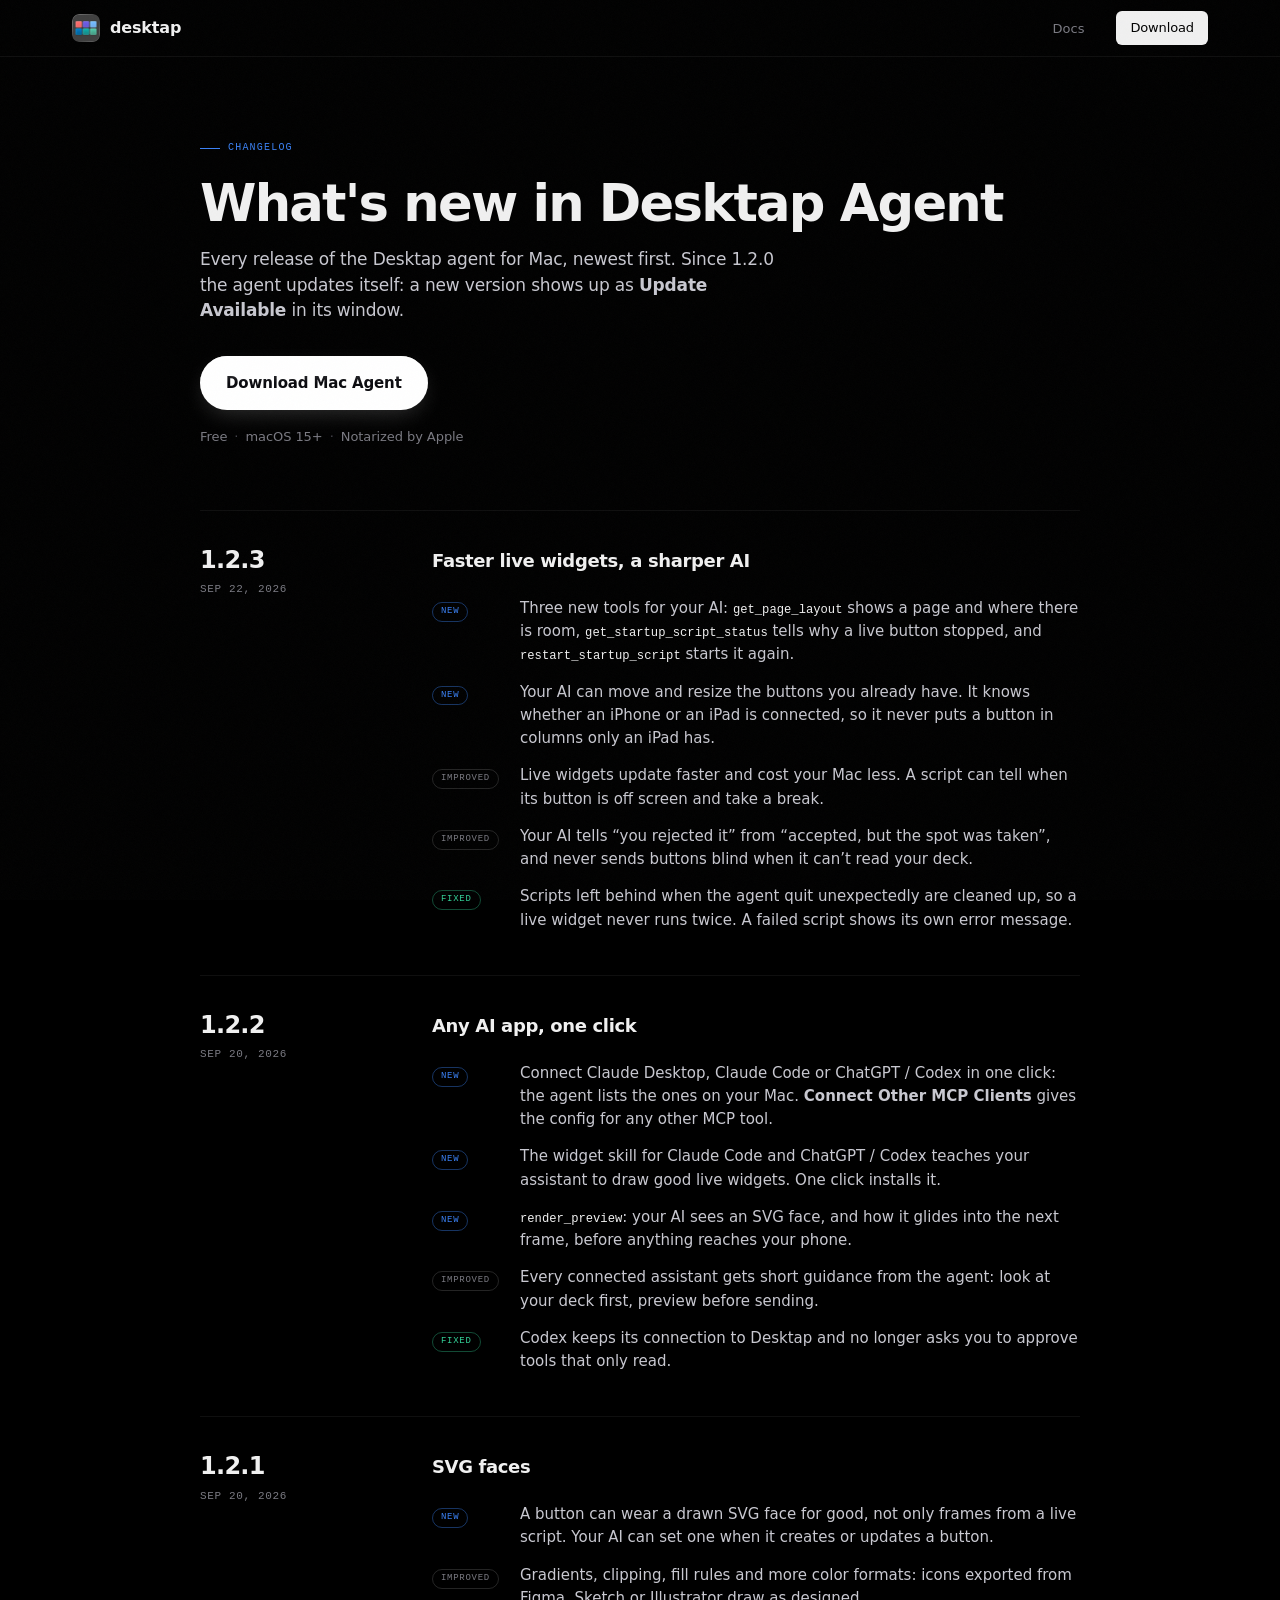
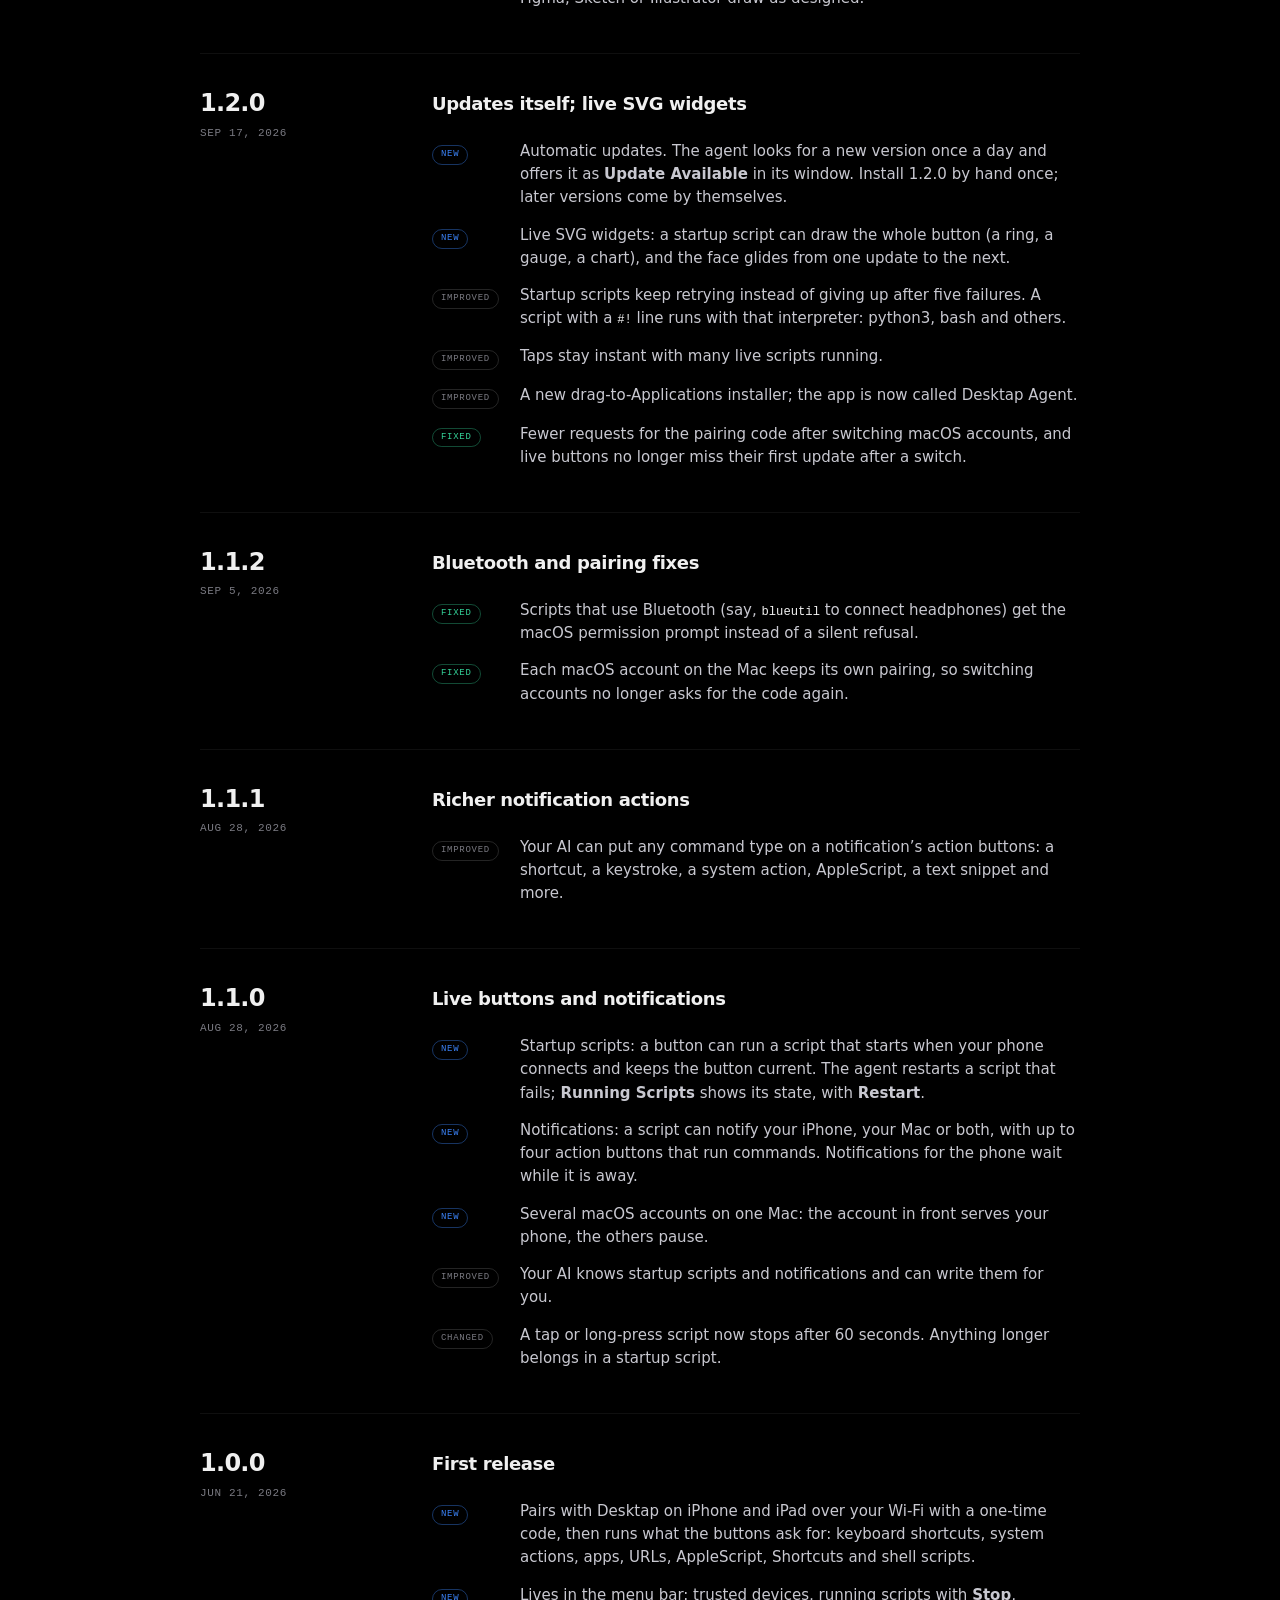
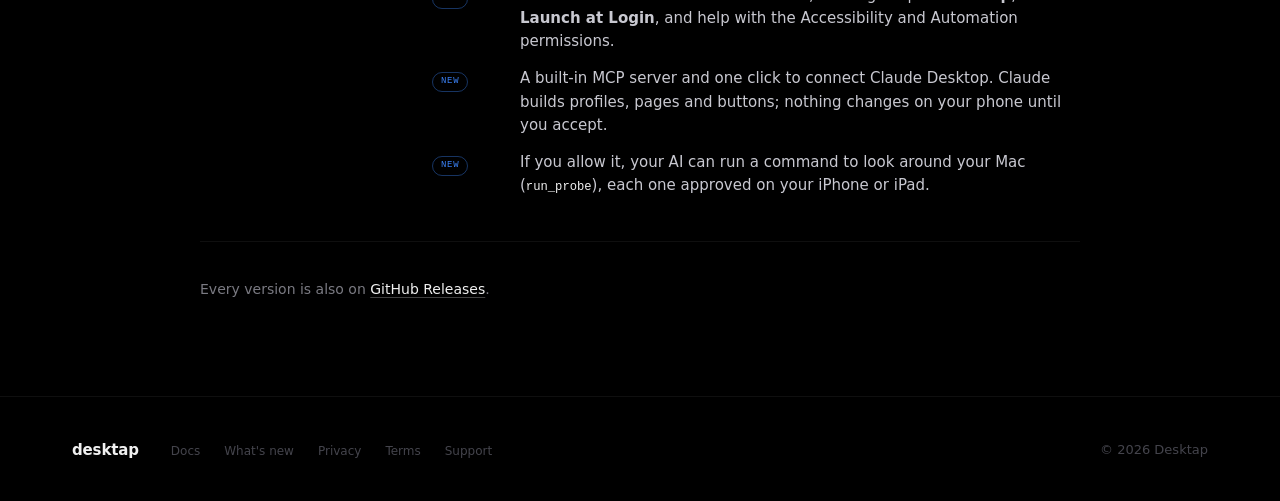
==== changelog/index.html @ 7a57d807 "Next landing: a trust line under the agent's download button (version and size from the latest relea" ====
<!DOCTYPE html>
<html lang="en">
<head>
  <meta charset="UTF-8">
  <meta name="viewport" content="width=device-width, initial-scale=1.0">
  <title>What's New in Desktap Agent for Mac — Desktap</title>
  <meta name="description" content="Every release of the Desktap agent for Mac, newest first: what each version adds, improves and fixes.">
  <meta name="robots" content="noindex">

  <!-- Open Graph -->
  <meta property="og:type" content="website">
  <meta property="og:site_name" content="Desktap">
  <meta property="og:url" content="https://desktap.app/changelog/">
  <meta property="og:title" content="What's New in Desktap Agent for Mac">
  <meta property="og:description" content="Every release of the Desktap agent for Mac, newest first: what each version adds, improves and fixes.">
  <meta property="og:image" content="https://desktap.app/assets/og-image.jpg">

  <!-- Twitter -->
  <meta name="twitter:card" content="summary_large_image">
  <meta name="twitter:title" content="What's New in Desktap Agent for Mac">
  <meta name="twitter:description" content="Every release of the Desktap agent for Mac, newest first: what each version adds, improves and fixes.">
  <meta name="twitter:image" content="https://desktap.app/assets/og-image.jpg">

  <link rel="icon" type="image/png" sizes="32x32" href="/assets/favicon-32.png">
  <link rel="icon" type="image/png" sizes="16x16" href="/assets/favicon-16.png">
  <link rel="apple-touch-icon" sizes="180x180" href="/assets/apple-touch-icon.png">
  <link rel="icon" href="/assets/favicon.ico" sizes="any">
  <meta name="theme-color" content="#000000">
  <link rel="manifest" href="/site.webmanifest">

  <link rel="stylesheet" href="/assets/style.css?v=20261006d">

  <!-- A phone or tablet can't run the Mac agent: before the first paint, so the download buttons show "Send link to Mac" at once -->
  <script>
    if (/iPhone|iPad|iPod|Android/.test(navigator.userAgent) || (navigator.platform === 'MacIntel' && navigator.maxTouchPoints > 1)) {
      document.documentElement.classList.add('handheld');
    }
  </script>
</head>
<body>

  <a class="skip-link" href="#main">Skip to content</a>

  <nav class="nav" role="navigation" aria-label="Main navigation">
    <div class="container">
      <a href="/" class="nav-logo" aria-label="Desktap home">
        <img src="/assets/icon.png" alt="" width="28" height="28">
        desktap
      </a>
      <ul class="nav-links nav-compact">
        <li><a href="/docs">Docs</a></li>
        <li>
          <a href="/download/" class="nav-cta" data-send-to-mac><span class="only-mac">Download</span><span class="only-handheld">Send to Mac</span></a>
        </li>
      </ul>
    </div>
  </nav>

  <main class="changelog container" id="main">
    <header class="changelog-head">
      <div class="label">Changelog</div>
      <h1>What's new in Desktap Agent</h1>
      <p class="changelog-lede">Every release of the Desktap agent for Mac, newest first. Since 1.2.0 the agent updates itself: a new version shows up as <b>Update Available</b> in its window.</p>
      <div class="changelog-actions">
        <a href="/download/" class="btn-primary" data-send-to-mac>
          <span class="only-mac">Download Mac Agent</span><span class="only-handheld">Send link to Mac</span>
        </a>
      </div>
      <!-- Trust line: version and size come from the latest GitHub release (assets/agent-download.js) -->
      <p class="trust-line">
        <span>Free</span>
        <span data-release-item hidden><a href="/changelog/" data-release="version" title="What's new in this version"></a></span>
        <span data-release-item data-release="size" hidden></span>
        <span>macOS 15+</span>
        <span title="Signed with a Developer ID and checked for malware by Apple">Notarized by Apple</span>
      </p>
    </header>

    <!-- One <li class="release"> per release, newest first. id and data-release-entry = the GitHub tag (v1.2.3):
         the trust line links to #<tag>, and the entry of the latest release gets the "Latest" tag.
         Kinds: <span class="change-kind is-new">New</span>, <span class="change-kind">Improved</span>, <span class="change-kind is-fixed">Fixed</span> -->
    <ol class="releases">
      <li class="release" id="v1.2.3" data-release-entry="v1.2.3">
        <div class="release-meta">
          <h2 class="release-version"><a href="#v1.2.3">1.2.3</a></h2>
          <time class="release-date" datetime="2026-09-22">Sep 22, 2026</time>
          <span class="release-latest">Latest</span>
        </div>
        <div class="release-body">
          <p class="release-title">Faster live widgets, a sharper AI</p>
          <ul class="release-changes">
            <li><span class="change-kind is-new">New</span><span>Three new tools for your AI: <code>get_page_layout</code> shows a page and where there is room, <code>get_startup_script_status</code> tells why a live button stopped, and <code>restart_startup_script</code> starts it again.</span></li>
            <li><span class="change-kind is-new">New</span><span>Your AI can move and resize the buttons you already have. It knows whether an iPhone or an iPad is connected, so it never puts a button in columns only an iPad has.</span></li>
            <li><span class="change-kind">Improved</span><span>Live widgets update faster and cost your Mac less. A script can tell when its button is off screen and take a break.</span></li>
            <li><span class="change-kind">Improved</span><span>Your AI tells “you rejected it” from “accepted, but the spot was taken”, and never sends buttons blind when it can’t read your deck.</span></li>
            <li><span class="change-kind is-fixed">Fixed</span><span>Scripts left behind when the agent quit unexpectedly are cleaned up, so a live widget never runs twice. A failed script shows its own error message.</span></li>
          </ul>
        </div>
      </li>
      <li class="release" id="v1.2.2" data-release-entry="v1.2.2">
        <div class="release-meta">
          <h2 class="release-version"><a href="#v1.2.2">1.2.2</a></h2>
          <time class="release-date" datetime="2026-09-20">Sep 20, 2026</time>
          <span class="release-latest">Latest</span>
        </div>
        <div class="release-body">
          <p class="release-title">Any AI app, one click</p>
          <ul class="release-changes">
            <li><span class="change-kind is-new">New</span><span>Connect Claude Desktop, Claude Code or ChatGPT / Codex in one click: the agent lists the ones on your Mac. <b>Connect Other MCP Clients</b> gives the config for any other MCP tool.</span></li>
            <li><span class="change-kind is-new">New</span><span>The widget skill for Claude Code and ChatGPT / Codex teaches your assistant to draw good live widgets. One click installs it.</span></li>
            <li><span class="change-kind is-new">New</span><span><code>render_preview</code>: your AI sees an SVG face, and how it glides into the next frame, before anything reaches your phone.</span></li>
            <li><span class="change-kind">Improved</span><span>Every connected assistant gets short guidance from the agent: look at your deck first, preview before sending.</span></li>
            <li><span class="change-kind is-fixed">Fixed</span><span>Codex keeps its connection to Desktap and no longer asks you to approve tools that only read.</span></li>
          </ul>
        </div>
      </li>
      <li class="release" id="v1.2.1" data-release-entry="v1.2.1">
        <div class="release-meta">
          <h2 class="release-version"><a href="#v1.2.1">1.2.1</a></h2>
          <time class="release-date" datetime="2026-09-20">Sep 20, 2026</time>
          <span class="release-latest">Latest</span>
        </div>
        <div class="release-body">
          <p class="release-title">SVG faces</p>
          <ul class="release-changes">
            <li><span class="change-kind is-new">New</span><span>A button can wear a drawn SVG face for good, not only frames from a live script. Your AI can set one when it creates or updates a button.</span></li>
            <li><span class="change-kind">Improved</span><span>Gradients, clipping, fill rules and more color formats: icons exported from Figma, Sketch or Illustrator draw as designed.</span></li>
          </ul>
        </div>
      </li>
      <li class="release" id="v1.2.0" data-release-entry="v1.2.0">
        <div class="release-meta">
          <h2 class="release-version"><a href="#v1.2.0">1.2.0</a></h2>
          <time class="release-date" datetime="2026-09-17">Sep 17, 2026</time>
          <span class="release-latest">Latest</span>
        </div>
        <div class="release-body">
          <p class="release-title">Updates itself; live SVG widgets</p>
          <ul class="release-changes">
            <li><span class="change-kind is-new">New</span><span>Automatic updates. The agent looks for a new version once a day and offers it as <b>Update Available</b> in its window. Install 1.2.0 by hand once; later versions come by themselves.</span></li>
            <li><span class="change-kind is-new">New</span><span>Live SVG widgets: a startup script can draw the whole button (a ring, a gauge, a chart), and the face glides from one update to the next.</span></li>
            <li><span class="change-kind">Improved</span><span>Startup scripts keep retrying instead of giving up after five failures. A script with a <code>#!</code> line runs with that interpreter: python3, bash and others.</span></li>
            <li><span class="change-kind">Improved</span><span>Taps stay instant with many live scripts running.</span></li>
            <li><span class="change-kind">Improved</span><span>A new drag-to-Applications installer; the app is now called Desktap Agent.</span></li>
            <li><span class="change-kind is-fixed">Fixed</span><span>Fewer requests for the pairing code after switching macOS accounts, and live buttons no longer miss their first update after a switch.</span></li>
          </ul>
        </div>
      </li>
      <li class="release" id="v1.1.2" data-release-entry="v1.1.2">
        <div class="release-meta">
          <h2 class="release-version"><a href="#v1.1.2">1.1.2</a></h2>
          <time class="release-date" datetime="2026-09-05">Sep 5, 2026</time>
          <span class="release-latest">Latest</span>
        </div>
        <div class="release-body">
          <p class="release-title">Bluetooth and pairing fixes</p>
          <ul class="release-changes">
            <li><span class="change-kind is-fixed">Fixed</span><span>Scripts that use Bluetooth (say, <code>blueutil</code> to connect headphones) get the macOS permission prompt instead of a silent refusal.</span></li>
            <li><span class="change-kind is-fixed">Fixed</span><span>Each macOS account on the Mac keeps its own pairing, so switching accounts no longer asks for the code again.</span></li>
          </ul>
        </div>
      </li>
      <li class="release" id="v1.1.1" data-release-entry="v1.1.1">
        <div class="release-meta">
          <h2 class="release-version"><a href="#v1.1.1">1.1.1</a></h2>
          <time class="release-date" datetime="2026-08-28">Aug 28, 2026</time>
          <span class="release-latest">Latest</span>
        </div>
        <div class="release-body">
          <p class="release-title">Richer notification actions</p>
          <ul class="release-changes">
            <li><span class="change-kind">Improved</span><span>Your AI can put any command type on a notification’s action buttons: a shortcut, a keystroke, a system action, AppleScript, a text snippet and more.</span></li>
          </ul>
        </div>
      </li>
      <li class="release" id="v1.1.0" data-release-entry="v1.1.0">
        <div class="release-meta">
          <h2 class="release-version"><a href="#v1.1.0">1.1.0</a></h2>
          <time class="release-date" datetime="2026-08-28">Aug 28, 2026</time>
          <span class="release-latest">Latest</span>
        </div>
        <div class="release-body">
          <p class="release-title">Live buttons and notifications</p>
          <ul class="release-changes">
            <li><span class="change-kind is-new">New</span><span>Startup scripts: a button can run a script that starts when your phone connects and keeps the button current. The agent restarts a script that fails; <b>Running Scripts</b> shows its state, with <b>Restart</b>.</span></li>
            <li><span class="change-kind is-new">New</span><span>Notifications: a script can notify your iPhone, your Mac or both, with up to four action buttons that run commands. Notifications for the phone wait while it is away.</span></li>
            <li><span class="change-kind is-new">New</span><span>Several macOS accounts on one Mac: the account in front serves your phone, the others pause.</span></li>
            <li><span class="change-kind">Improved</span><span>Your AI knows startup scripts and notifications and can write them for you.</span></li>
            <li><span class="change-kind">Changed</span><span>A tap or long-press script now stops after 60 seconds. Anything longer belongs in a startup script.</span></li>
          </ul>
        </div>
      </li>
      <li class="release" id="v1.0.0" data-release-entry="v1.0.0">
        <div class="release-meta">
          <h2 class="release-version"><a href="#v1.0.0">1.0.0</a></h2>
          <time class="release-date" datetime="2026-06-21">Jun 21, 2026</time>
          <span class="release-latest">Latest</span>
        </div>
        <div class="release-body">
          <p class="release-title">First release</p>
          <ul class="release-changes">
            <li><span class="change-kind is-new">New</span><span>Pairs with Desktap on iPhone and iPad over your Wi-Fi with a one-time code, then runs what the buttons ask for: keyboard shortcuts, system actions, apps, URLs, AppleScript, Shortcuts and shell scripts.</span></li>
            <li><span class="change-kind is-new">New</span><span>Lives in the menu bar: trusted devices, running scripts with <b>Stop</b>, <b>Launch at Login</b>, and help with the Accessibility and Automation permissions.</span></li>
            <li><span class="change-kind is-new">New</span><span>A built-in MCP server and one click to connect Claude Desktop. Claude builds profiles, pages and buttons; nothing changes on your phone until you accept.</span></li>
            <li><span class="change-kind is-new">New</span><span>If you allow it, your AI can run a command to look around your Mac (<code>run_probe</code>), each one approved on your iPhone or iPad.</span></li>
          </ul>
        </div>
      </li>
    </ol>

    <p class="changelog-foot">Every version is also on <a href="https://github.com/zhukovland/desktap-website/releases">GitHub Releases</a>.</p>
  </main>

  <footer class="footer">
    <div class="container">
      <div class="footer-left">
        <span class="footer-logo">desktap</span>
        <ul class="footer-links">
          <li><a href="/docs">Docs</a></li>
          <li><a href="/changelog/" aria-current="page">What's new</a></li>
          <li><a href="/privacy">Privacy</a></li>
          <li><a href="/terms">Terms</a></li>
          <li><a href="mailto:support@desktap.app">Support</a></li>
        </ul>
      </div>
      <div class="footer-right">&copy; 2026 Desktap</div>
    </div>
  </footer>

  <script src="/assets/agent-download.js?v=20261006" defer></script>
</body>
</html>
---- assets/style.css ----
/* ========================================
   Desktap — style.css
   Dark premium, asymmetric, code aesthetic
   ======================================== */

*, *::before, *::after {
  margin: 0;
  padding: 0;
  box-sizing: border-box;
}

:root {
  --bg: #000000;
  --bg-elevated: #0A0A10;
  --bg-card: #0E0E16;
  --border: rgba(255, 255, 255, 0.06);
  --border-hover: rgba(255, 255, 255, 0.12);
  --text-primary: #F0F0F0;
  --text-secondary: #7A7A82;
  --text-tertiary: #44444C;
  --accent: #3B82F6;
  --accent-dim: #2563EB;
  --accent-glow: rgba(59, 130, 246, 0.25);
  --accent-subtle: rgba(59, 130, 246, 0.07);
  --green: #34D399;
  --warn: #FBBF24;
  --phone-screen: #0D0D0D;
  --mono: 'SF Mono', ui-monospace, 'Menlo', 'Consolas', monospace;
  --sans: -apple-system, BlinkMacSystemFont, 'SF Pro Text', 'Helvetica Neue', 'Segoe UI', system-ui, sans-serif;
  --display: -apple-system, BlinkMacSystemFont, 'SF Pro Display', 'Helvetica Neue', 'Segoe UI', system-ui, sans-serif;
}

html {
  scroll-behavior: smooth;
  -webkit-font-smoothing: antialiased;
  overflow-x: hidden;
}

body {
  font-family: var(--sans);
  background: var(--bg);
  color: var(--text-primary);
  line-height: 1.6;
  /* `clip`, not `hidden`: with `hidden` (and html also non-visible) body becomes
     its own scroll container, which breaks position: sticky (docs TOC). */
  overflow-x: clip;
}

/* Grain overlay */
body::before {
  content: '';
  position: fixed;
  inset: 0;
  z-index: 9999;
  pointer-events: none;
  opacity: 0.025;
  background-image: url("data:image/svg+xml,%3Csvg viewBox='0 0 512 512' xmlns='http://www.w3.org/2000/svg'%3E%3Cfilter id='n'%3E%3CfeTurbulence type='fractalNoise' baseFrequency='0.8' numOctaves='4' stitchTiles='stitch'/%3E%3C/filter%3E%3Crect width='100%25' height='100%25' filter='url(%23n)'/%3E%3C/svg%3E");
  background-size: 256px;
}

a { color: inherit; text-decoration: none; }
img { display: block; max-width: 100%; }

.container {
  max-width: 1200px;
  margin: 0 auto;
  padding: 0 32px;
  position: relative;
  z-index: 1;
}

/* ---------- Utility ---------- */
.label {
  font-family: var(--mono);
  font-size: 0.625rem;
  letter-spacing: 0.12em;
  text-transform: uppercase;
  color: var(--accent);
  display: flex;
  align-items: center;
  gap: 8px;
  margin-bottom: 20px;
}

.label::before {
  content: '';
  width: 20px;
  height: 1px;
  background: var(--accent);
}

/* ---------- Nav ---------- */
.nav {
  position: fixed;
  top: 0;
  left: 0;
  right: 0;
  z-index: 100;
  padding: 0 0;
  background: rgba(0, 0, 0, 0.6);
  backdrop-filter: blur(24px);
  -webkit-backdrop-filter: blur(24px);
  border-bottom: 1px solid var(--border);
}

.nav .container {
  display: flex;
  align-items: center;
  justify-content: space-between;
  height: 56px;
}

.nav-logo {
  display: flex;
  align-items: center;
  gap: 10px;
  font-family: var(--display);
  font-weight: 600;
  font-size: 1rem;
  letter-spacing: -0.01em;
}

.nav-logo img {
  width: 28px;
  height: 28px;
  border-radius: 7px;
}

.nav-links {
  display: flex;
  align-items: center;
  gap: 32px;
  list-style: none;
}

.nav-links a {
  font-size: 0.8125rem;
  color: var(--text-secondary);
  transition: color 0.2s;
}

.nav-links a:hover { color: var(--text-primary); }

.nav-cta {
  display: inline-flex;
  align-items: center;
  gap: 6px;
  padding: 7px 14px;
  font-family: var(--sans);
  font-size: 0.8125rem;
  font-weight: 500;
  letter-spacing: -0.01em;
  background: var(--text-primary);
  color: var(--bg);
  border-radius: 6px;
  transition: opacity 0.2s;
}

.nav-cta:hover { opacity: 0.85; }
.nav-links .nav-cta,
.nav-links .nav-cta:hover { color: var(--bg); }

/* Download buttons: one label on a Mac, another on a phone or tablet (html.handheld, set before the first paint) */
html:not(.handheld) .only-handheld,
html.handheld .only-mac { display: none; }

/* ---------- Hero ---------- */
.hero {
  padding: 160px 0 60px;
  position: relative;
  min-height: 100vh;
  display: flex;
  align-items: center;
}

/* Animated background canvas — matches iOS Cosmos theme */
#cosmos-bg {
  position: fixed;
  inset: 0;
  z-index: 0;
  pointer-events: none;
  filter: blur(80px) saturate(1.15);
  will-change: filter;
}

.hero .container {
  display: grid;
  grid-template-columns: 1fr 1fr;
  gap: 64px;
  align-items: center;
  position: relative;
  z-index: 1;
}

.hero-content {
  max-width: 560px;
}

.hero h1 {
  font-family: var(--display);
  font-weight: 700;
  font-size: clamp(3rem, 6.4vw, 5.6rem);
  line-height: 1.02;
  letter-spacing: -0.045em;
  margin-bottom: 28px;
  background: linear-gradient(180deg, #ffffff 0%, #a8a8b4 100%);
  -webkit-background-clip: text;
  background-clip: text;
  -webkit-text-fill-color: transparent;
}

.hero h1 .accent {
  background: linear-gradient(135deg, #bf5af2 0%, #64d2ff 50%, #30d158 100%);
  -webkit-background-clip: text;
  background-clip: text;
  -webkit-text-fill-color: transparent;
  font-style: italic;
  font-weight: 700;
  padding-right: 0.04em;
}

/* A headline that says what the product is and what sets it apart (/next/): longer than a slogan, so smaller type */
.hero h1.hero-pitch {
  font-size: clamp(2rem, 4.6vw, 4.25rem);
  line-height: 1.04;
  letter-spacing: -0.04em;
  text-wrap: balance;
}

.hero-subtitle {
  font-family: var(--display);
  font-size: clamp(1.125rem, 1.5vw, 1.3125rem);
  color: #c8c8d0;
  max-width: 540px;
  line-height: 1.45;
  letter-spacing: -0.015em;
  font-weight: 400;
  margin-bottom: 44px;
}

.hero-actions {
  display: flex;
  gap: 12px;
  flex-wrap: wrap;
  align-items: center;
}

.btn-primary {
  display: inline-flex;
  align-items: center;
  gap: 10px;
  padding: 15px 26px;
  background: #ffffff;
  color: #0a0a0e;
  font-family: var(--display);
  font-weight: 600;
  font-size: 0.9375rem;
  letter-spacing: -0.01em;
  border-radius: 999px;
  border: none;
  cursor: pointer;
  transition: transform 0.25s, box-shadow 0.25s;
  position: relative;
  overflow: hidden;
  box-shadow:
    0 1px 0 rgba(255, 255, 255, 0.6) inset,
    0 8px 24px -6px rgba(255, 255, 255, 0.2);
}

.btn-primary::before {
  content: '';
  position: absolute;
  inset: 0;
  background: linear-gradient(180deg, rgba(255,255,255,0.4) 0%, transparent 50%);
  pointer-events: none;
}

.btn-primary:hover {
  transform: translateY(-2px);
  box-shadow:
    0 1px 0 rgba(255, 255, 255, 0.6) inset,
    0 16px 32px -8px rgba(255, 255, 255, 0.25);
}

.btn-primary svg { width: 18px; height: 18px; }

.btn-secondary {
  display: inline-flex;
  align-items: center;
  gap: 10px;
  padding: 14px 26px;
  background: rgba(255, 255, 255, 0.06);
  color: var(--text-primary);
  font-family: var(--display);
  font-weight: 500;
  font-size: 0.9375rem;
  letter-spacing: -0.01em;
  border-radius: 999px;
  border: 1px solid rgba(255, 255, 255, 0.12);
  cursor: pointer;
  transition: all 0.25s;
  backdrop-filter: blur(10px);
  -webkit-backdrop-filter: blur(10px);
}

.btn-secondary:hover {
  background: rgba(255, 255, 255, 0.1);
  border-color: rgba(255, 255, 255, 0.22);
  transform: translateY(-2px);
}

/* An app that is not out yet: a quiet note next to the buttons, not a button (no link, no badge look) */
.soon-note {
  display: inline-flex;
  align-items: center;
  justify-content: center;
  gap: 10px;
  padding: 14px 8px;
  color: var(--text-secondary);
  font-family: var(--display);
  font-weight: 500;
  font-size: 0.9375rem;
  letter-spacing: -0.01em;
}

.soon-tag {
  padding: 4px 10px;
  border: 1px solid rgba(255, 255, 255, 0.14);
  border-radius: 999px;
  color: var(--text-primary);
  font-family: var(--mono);
  font-size: 0.6875rem;
  font-weight: 500;
  letter-spacing: 0.06em;
  text-transform: uppercase;
}

/* Trust line under the agent's download button: Free · version · size · macOS · notarization.
   Version and size are hidden until assets/agent-download.js reads them from the latest release. */
.trust-line {
  display: flex;
  flex-wrap: wrap;
  align-items: center;
  row-gap: 4px;
  margin-top: 18px;
  color: var(--text-secondary);
  font-family: var(--sans);
  font-size: 0.8125rem;
  letter-spacing: -0.005em;
  line-height: 1.4;
}

.trust-line > span { white-space: nowrap; }

.trust-line > span + span::before {
  content: '·';
  margin: 0 7px;
  color: var(--text-tertiary);
}

.trust-line a {
  color: var(--text-primary);
  text-decoration: underline;
  text-decoration-color: rgba(255, 255, 255, 0.25);
  text-underline-offset: 3px;
  transition: text-decoration-color 0.2s;
}

.trust-line a:hover { text-decoration-color: currentColor; }

/* Inside .hero-actions / .cta-actions: a row of its own under the buttons; on a narrow screen, right under the button */
.hero-actions .trust-line,
.cta-actions .trust-line {
  width: 100%;
  margin-top: 2px;
}

.cta-section .trust-line {
  justify-content: center;
  margin-bottom: 0;
  font-size: 0.8125rem;
}

/* Hero phone visual */
.hero-visual {
  display: flex;
  justify-content: center;
  position: relative;
}

.phone-frame {
  position: relative;
  width: min(380px, 80vw);
  padding: 14px 14px;
  border-radius: 64px;
  background: linear-gradient(145deg, #2a2a30 0%, #0a0a0e 50%, #1c1c22 100%);
  box-shadow:
    inset 0 0 0 1.5px rgba(255,255,255,0.08),
    inset 0 1px 0 rgba(255,255,255,0.12),
    inset 0 -1px 0 rgba(0,0,0,0.6),
    0 0 0 1px rgba(0,0,0,0.8),
    0 32px 80px rgba(0,0,0,0.6),
    0 0 120px rgba(120, 50, 180, 0.2);
  transition: transform 0.4s cubic-bezier(0.16, 1, 0.3, 1);
}

.phone-frame::before {
  content: '';
  position: absolute;
  top: 22px;
  left: 50%;
  transform: translateX(-50%);
  width: 96px;
  height: 28px;
  background: #000;
  border-radius: 20px;
  z-index: 2;
  box-shadow: inset 0 0 0 1px rgba(255,255,255,0.04);
}

.phone-frame::after {
  content: '';
  position: absolute;
  left: -2px;
  top: 110px;
  width: 3px;
  height: 32px;
  background: linear-gradient(90deg, #1a1a1e, #3a3a40);
  border-radius: 2px 0 0 2px;
  box-shadow:
    0 50px 0 #1a1a1e,
    0 50px 0 0 #3a3a40,
    0 96px 0 #1a1a1e;
}

.phone-frame img {
  width: 100%;
  height: auto;
  display: block;
  border-radius: 50px;
  background: #000;
  image-rendering: -webkit-optimize-contrast;
  image-rendering: high-quality;
  filter: contrast(1.05) saturate(1.08) brightness(1.02);
  transform: translateZ(0);
  -webkit-transform: translateZ(0);
  backface-visibility: hidden;
  -webkit-backface-visibility: hidden;
}

.phone-frame:hover {
  transform: translateY(-8px) rotateX(2deg);
}

/* Floating capability badges around phone */
.float-tag {
  --tag-tint: 100, 210, 255;
  position: absolute;
  font-family: var(--display);
  font-size: 0.75rem;
  font-weight: 600;
  letter-spacing: -0.005em;
  padding: 7px 13px;
  border-radius: 999px;
  border: 1px solid rgba(var(--tag-tint), 0.45);
  background:
    linear-gradient(145deg, rgba(var(--tag-tint), 0.22) 0%, rgba(var(--tag-tint), 0.08) 100%),
    rgba(10, 10, 18, 0.72);
  color: rgb(var(--tag-tint));
  backdrop-filter: blur(14px);
  -webkit-backdrop-filter: blur(14px);
  white-space: nowrap;
  box-shadow:
    inset 0 1px 0 rgba(255, 255, 255, 0.12),
    0 8px 22px -6px rgba(var(--tag-tint), 0.5),
    0 0 0 1px rgba(0, 0, 0, 0.4);
  animation: floatTag 6s ease-in-out infinite;
  z-index: 3;
}

/* LEFT side — odd positions */
.float-tag:nth-child(2) {  /* ⌘ Hotkey */
  --tag-tint: 191, 90, 242;
  top: 6%; left: -54px; animation-delay: 0s;
}
.float-tag:nth-child(4) {  /* ⚙ System */
  --tag-tint: 88, 86, 214;
  top: 30%; left: -78px; animation-delay: 1.4s;
}
.float-tag:nth-child(6) {  /* ✦ AppleScript */
  --tag-tint: 255, 214, 10;
  top: 56%; left: -68px; animation-delay: 2.8s;
}
.float-tag:nth-child(8) {  /* → URL */
  --tag-tint: 48, 209, 88;
  bottom: 8%; left: -52px; animation-delay: 4.2s;
}

/* RIGHT side — even positions */
.float-tag:nth-child(3) {  /* ▶ Launch App */
  --tag-tint: 100, 210, 255;
  top: 12%; right: -56px; animation-delay: 0.7s;
}
.float-tag:nth-child(5) {  /* $ Shell */
  --tag-tint: 255, 159, 10;
  top: 38%; right: -64px; animation-delay: 2.1s;
}
.float-tag:nth-child(7) {  /* ◐ Shortcut */
  --tag-tint: 255, 55, 95;
  top: 64%; right: -68px; animation-delay: 3.5s;
}
.float-tag:nth-child(9) {  /* ¶ Snippet */
  --tag-tint: 255, 105, 97;
  bottom: 4%; right: -52px; animation-delay: 4.9s;
}

@keyframes floatTag {
  0%, 100% { transform: translateY(0); }
  50% { transform: translateY(-6px); }
}

/* ---------- Marquee ---------- */
.marquee {
  border-top: 1px solid var(--border);
  border-bottom: 1px solid var(--border);
  padding: 14px 0;
  overflow: hidden;
  position: relative;
}

.marquee-track {
  display: flex;
  gap: 48px;
  animation: scroll 30s linear infinite;
  width: max-content;
}

.marquee-item {
  font-family: var(--mono);
  font-size: 0.6875rem;
  letter-spacing: 0.05em;
  text-transform: uppercase;
  color: var(--text-tertiary);
  white-space: nowrap;
  display: flex;
  align-items: center;
  gap: 12px;
}

.marquee-item::before {
  content: '◆';
  font-size: 0.4rem;
  color: var(--accent);
  opacity: 0.5;
}

@keyframes scroll {
  from { transform: translateX(0); }
  to { transform: translateX(-50%); }
}

/* ---------- Features — Bento Grid ---------- */
.features {
  padding: 140px 0;
}

.features-header {
  display: grid;
  grid-template-columns: 1fr 1fr;
  gap: 40px;
  margin-bottom: 72px;
  align-items: end;
}

.features-header h2 {
  font-family: var(--display);
  font-weight: 700;
  font-size: clamp(2.4rem, 5vw, 4.4rem);
  line-height: 1.04;
  letter-spacing: -0.04em;
  background: linear-gradient(180deg, #ffffff 0%, #b8b8c2 100%);
  -webkit-background-clip: text;
  background-clip: text;
  -webkit-text-fill-color: transparent;
}

.features-header p {
  color: var(--text-secondary);
  font-size: 1rem;
  line-height: 1.7;
  max-width: 420px;
  justify-self: end;
}

.bento {
  display: grid;
  grid-template-columns: repeat(12, 1fr);
  grid-template-rows: auto;
  gap: 14px;
}

.bento-card {
  --card-tint: 59, 130, 246;
  background:
    radial-gradient(120% 80% at 0% 0%, rgba(var(--card-tint), 0.10) 0%, transparent 55%),
    linear-gradient(180deg, rgba(20, 20, 30, 0.85) 0%, rgba(10, 10, 18, 0.85) 100%);
  backdrop-filter: blur(16px);
  -webkit-backdrop-filter: blur(16px);
  border: 1px solid rgba(255, 255, 255, 0.07);
  border-radius: 22px;
  padding: 36px 32px;
  position: relative;
  overflow: hidden;
  transition: border-color 0.4s, transform 0.4s, box-shadow 0.4s;
}

.bento-card::before {
  content: '';
  position: absolute;
  inset: 0;
  border-radius: inherit;
  padding: 1px;
  background: linear-gradient(180deg, rgba(var(--card-tint), 0.35), rgba(255, 255, 255, 0.02) 60%);
  -webkit-mask: linear-gradient(#000 0 0) content-box, linear-gradient(#000 0 0);
  -webkit-mask-composite: xor;
          mask-composite: exclude;
  pointer-events: none;
  opacity: 0.6;
  transition: opacity 0.4s;
}

.bento-card:hover {
  transform: translateY(-3px);
  box-shadow: 0 24px 60px -20px rgba(var(--card-tint), 0.35);
}

.bento-card:hover::before {
  opacity: 1;
}

/* Card glow on hover */
.bento-card::after {
  content: '';
  position: absolute;
  inset: 0;
  opacity: 0;
  transition: opacity 0.5s;
  background: radial-gradient(500px circle at var(--mouse-x, 50%) var(--mouse-y, 50%), rgba(var(--card-tint), 0.18), transparent 45%);
  pointer-events: none;
}

.bento-card:hover::after {
  opacity: 1;
}

/* Per-card vibrant accents */
.bento-card:nth-child(1) { --card-tint: 88, 86, 214; }   /* indigo — 8 commands */
.bento-card:nth-child(2) { --card-tint: 48, 209, 88; }   /* green — Live widgets */
.bento-card:nth-child(3) { --card-tint: 255, 159, 10; }  /* orange — Pages */
.bento-card:nth-child(4) { --card-tint: 255, 55, 95; }   /* pink — Profiles */
.bento-card:nth-child(5) { --card-tint: 100, 210, 255; } /* cyan — Grid */
.bento-card:nth-child(6) { --card-tint: 191, 90, 242; }  /* purple — AI/MCP */
.bento-card:nth-child(7) { --card-tint: 255, 214, 10; }  /* yellow — Sync/Privacy */

.bento-card.span-8 { grid-column: span 8; }
.bento-card.span-4 { grid-column: span 4; }

.bento-icon {
  width: 52px;
  height: 52px;
  border-radius: 14px;
  background:
    linear-gradient(145deg, rgba(var(--card-tint), 0.35) 0%, rgba(var(--card-tint), 0.12) 100%);
  border: 1px solid rgba(var(--card-tint), 0.4);
  box-shadow:
    inset 0 1px 0 rgba(255, 255, 255, 0.15),
    0 8px 24px -8px rgba(var(--card-tint), 0.5);
  display: flex;
  align-items: center;
  justify-content: center;
  margin-bottom: 24px;
  color: rgb(var(--card-tint));
  position: relative;
  z-index: 1;
}

.bento-icon svg { width: 24px; height: 24px; }

.bento-card h3 {
  font-family: var(--display);
  font-size: 1.375rem;
  font-weight: 600;
  margin-bottom: 12px;
  letter-spacing: -0.025em;
  position: relative;
  z-index: 1;
  background: linear-gradient(180deg, #ffffff 0%, #d8d8e0 100%);
  -webkit-background-clip: text;
  background-clip: text;
  -webkit-text-fill-color: transparent;
}

.bento-card p {
  color: var(--text-secondary);
  font-size: 0.9375rem;
  line-height: 1.6;
  position: relative;
  z-index: 1;
}

.bento-card .card-number {
  position: absolute;
  top: 24px;
  right: 24px;
  font-family: var(--mono);
  font-size: 0.625rem;
  color: rgba(var(--card-tint), 0.7);
  letter-spacing: 0.05em;
  z-index: 1;
}

/* Big feature card — command types visual */
.bento-card.card-commands {
  padding-bottom: 24px;
}

.cmd-tags {
  display: flex;
  flex-wrap: wrap;
  gap: 6px;
  margin-top: 16px;
}

.cmd-tag {
  font-family: var(--mono);
  font-size: 0.6875rem;
  letter-spacing: 0.03em;
  padding: 6px 12px;
  border-radius: 999px;
  border: 1px solid rgba(255, 255, 255, 0.08);
  color: var(--text-secondary);
  background: rgba(255,255,255,0.03);
  transition: all 0.3s;
}

.cmd-tag.active {
  border-color: rgba(var(--card-tint), 0.5);
  color: rgb(var(--card-tint));
  background: rgba(var(--card-tint), 0.12);
  box-shadow: 0 0 20px -5px rgba(var(--card-tint), 0.5);
}

/* Profile chips visual */
.profile-chips {
  display: flex;
  gap: 6px;
  margin-top: 18px;
  flex-wrap: wrap;
}

.profile-chip {
  font-family: var(--display);
  font-size: 0.75rem;
  font-weight: 500;
  letter-spacing: -0.005em;
  padding: 6px 14px;
  border-radius: 999px;
  border: 1px solid rgba(255, 255, 255, 0.08);
  color: var(--text-secondary);
  background: rgba(255, 255, 255, 0.03);
  transition: all 0.3s;
}

.profile-chip.active {
  border-color: rgba(var(--card-tint), 0.5);
  color: rgb(var(--card-tint));
  background: rgba(var(--card-tint), 0.14);
  box-shadow: 0 0 20px -5px rgba(var(--card-tint), 0.5);
}

/* Mini grid visual */
.grid-mini {
  display: grid;
  grid-template-columns: repeat(4, 1fr);
  grid-auto-rows: 22px;
  gap: 5px;
  margin-top: 18px;
}

.g-cell {
  background: rgba(255, 255, 255, 0.05);
  border: 1px solid rgba(255, 255, 255, 0.04);
  border-radius: 5px;
  transition: all 0.3s;
}

.g-cell.active {
  background: linear-gradient(145deg, rgba(var(--card-tint), 0.4) 0%, rgba(var(--card-tint), 0.18) 100%);
  border-color: rgba(var(--card-tint), 0.5);
  box-shadow: 0 0 14px rgba(var(--card-tint), 0.4);
}

.g-cell.g-2x1 { grid-column: span 2; }

/* Live dashboard mini visual */
.live-bars {
  display: flex;
  align-items: flex-end;
  gap: 3px;
  height: 40px;
  margin-top: 16px;
}

.live-bar {
  width: 6px;
  border-radius: 3px;
  background: linear-gradient(180deg, rgb(var(--card-tint)) 0%, rgba(var(--card-tint), 0.4) 100%);
  opacity: 0.8;
  animation: barPulse 1.5s ease-in-out infinite;
  box-shadow: 0 0 12px rgba(var(--card-tint), 0.5);
}

.live-bar:nth-child(1) { height: 60%; animation-delay: 0s; }
.live-bar:nth-child(2) { height: 85%; animation-delay: 0.15s; }
.live-bar:nth-child(3) { height: 45%; animation-delay: 0.3s; }
.live-bar:nth-child(4) { height: 95%; animation-delay: 0.45s; }
.live-bar:nth-child(5) { height: 55%; animation-delay: 0.6s; }
.live-bar:nth-child(6) { height: 75%; animation-delay: 0.75s; }
.live-bar:nth-child(7) { height: 40%; animation-delay: 0.9s; }
.live-bar:nth-child(8) { height: 70%; animation-delay: 1.05s; }

@keyframes barPulse {
  0%, 100% { opacity: 0.4; transform: scaleY(1); }
  50% { opacity: 0.8; transform: scaleY(1.15); }
}

/* ---------- MCP / Terminal ---------- */
.mcp {
  padding: 120px 0;
}

.mcp-layout {
  display: grid;
  grid-template-columns: 1fr 1.2fr;
  gap: 64px;
  align-items: center;
}

.mcp-content h2 {
  font-family: var(--display);
  font-weight: 700;
  font-size: clamp(2.4rem, 5vw, 4.4rem);
  line-height: 1.04;
  letter-spacing: -0.04em;
  margin-bottom: 24px;
  background: linear-gradient(180deg, #ffffff 0%, #b8b8c2 100%);
  -webkit-background-clip: text;
  background-clip: text;
  -webkit-text-fill-color: transparent;
}

.mcp-content h2 .serif-accent {
  background: linear-gradient(135deg, #bf5af2 0%, #64d2ff 100%);
  -webkit-background-clip: text;
  background-clip: text;
  -webkit-text-fill-color: transparent;
}

.mcp-content p {
  color: var(--text-secondary);
  font-size: 0.9375rem;
  line-height: 1.7;
  margin-bottom: 16px;
  max-width: 400px;
}

.mcp-content .compat-list {
  display: flex;
  gap: 12px;
  margin-top: 24px;
}

.compat-item {
  font-family: var(--mono);
  font-size: 0.5625rem;
  letter-spacing: 0.04em;
  text-transform: uppercase;
  padding: 5px 12px;
  border-radius: 4px;
  border: 1px solid var(--border);
  color: var(--text-secondary);
}

/* MCP flow visual */
.mcp-flow {
  display: flex;
  flex-direction: column;
  gap: 8px;
  position: relative;
}

.flow-card {
  background:
    radial-gradient(120% 80% at 0% 0%, rgba(var(--flow-tint, 191, 90, 242), 0.10) 0%, transparent 55%),
    linear-gradient(180deg, rgba(20, 20, 30, 0.85) 0%, rgba(10, 10, 18, 0.85) 100%);
  backdrop-filter: blur(20px);
  -webkit-backdrop-filter: blur(20px);
  border: 1px solid rgba(var(--flow-tint, 191, 90, 242), 0.18);
  border-radius: 22px;
  padding: 22px;
  position: relative;
  overflow: hidden;
  box-shadow: 0 16px 48px -16px rgba(var(--flow-tint, 191, 90, 242), 0.35);
}

.flow-client { --flow-tint: 191, 90, 242; }
.flow-result { --flow-tint: 100, 210, 255; }

.flow-card-header {
  display: flex;
  align-items: center;
  gap: 12px;
  margin-bottom: 16px;
}

.flow-avatar {
  width: 38px;
  height: 38px;
  border-radius: 50%;
  display: flex;
  align-items: center;
  justify-content: center;
  color: white;
  flex-shrink: 0;
}

.flow-avatar-claude {
  background: #f0eee5;
  box-shadow: 0 4px 16px -4px rgba(217, 119, 87, 0.5);
  overflow: hidden;
}

.flow-avatar-claude img {
  width: 100%;
  height: 100%;
  object-fit: cover;
  border-radius: 50%;
}

.flow-avatar-app {
  background: linear-gradient(145deg, rgba(100, 210, 255, 0.3), rgba(100, 210, 255, 0.1));
  border: 1px solid rgba(100, 210, 255, 0.4);
  box-shadow: 0 4px 16px -4px rgba(100, 210, 255, 0.5);
}

.flow-avatar-app img { border-radius: 6px; }

.flow-card-title {
  font-family: var(--display);
  font-size: 0.9375rem;
  font-weight: 600;
  color: var(--text-primary);
  letter-spacing: -0.01em;
}

.flow-card-meta {
  font-family: var(--mono);
  font-size: 0.625rem;
  color: var(--text-tertiary);
  letter-spacing: 0.06em;
  text-transform: uppercase;
  margin-top: 2px;
}

.flow-bubble {
  background: linear-gradient(145deg, rgba(191, 90, 242, 0.18), rgba(191, 90, 242, 0.06));
  border: 1px solid rgba(191, 90, 242, 0.3);
  color: var(--text-primary);
  padding: 14px 18px;
  border-radius: 16px 16px 16px 4px;
  font-size: 0.9375rem;
  line-height: 1.45;
  font-weight: 400;
}

.flow-pipe {
  display: flex;
  align-items: center;
  justify-content: center;
  height: 44px;
  position: relative;
}

.flow-pipe::before {
  content: '';
  position: absolute;
  left: 50%;
  top: 0;
  bottom: 0;
  width: 2px;
  background: linear-gradient(180deg,
    rgba(191, 90, 242, 0.6) 0%,
    rgba(100, 210, 255, 0.6) 100%);
  transform: translateX(-50%);
  border-radius: 2px;
  box-shadow: 0 0 12px rgba(191, 90, 242, 0.4);
}

.flow-pipe::after {
  content: '';
  position: absolute;
  left: 50%;
  top: 0;
  width: 6px;
  height: 6px;
  background: rgba(100, 210, 255, 0.95);
  border-radius: 50%;
  transform: translateX(-50%);
  box-shadow: 0 0 12px rgba(100, 210, 255, 0.8);
  animation: flowDrop 2.4s ease-in-out infinite;
}

@keyframes flowDrop {
  0%   { top: 0;    opacity: 0; }
  20%  { opacity: 1; }
  80%  { opacity: 1; }
  100% { top: 100%; opacity: 0; }
}

.flow-pipe-label {
  position: relative;
  z-index: 1;
  font-family: var(--mono);
  font-size: 0.625rem;
  letter-spacing: 0.14em;
  text-transform: uppercase;
  color: var(--text-secondary);
  background: rgba(10, 10, 18, 0.95);
  padding: 5px 14px;
  border: 1px solid rgba(255, 255, 255, 0.1);
  border-radius: 999px;
  backdrop-filter: blur(10px);
}

.flow-buttons {
  display: grid;
  grid-template-columns: 1fr 1fr;
  gap: 10px;
}

.flow-btn {
  display: flex;
  align-items: center;
  gap: 12px;
  padding: 14px 16px;
  background: linear-gradient(180deg, rgba(255,255,255,0.06), rgba(255,255,255,0.02));
  border: 1px solid rgba(255,255,255,0.08);
  border-radius: 14px;
  color: var(--text-primary);
  font-size: 0.875rem;
  font-weight: 500;
  letter-spacing: -0.01em;
  opacity: 0;
  animation: flowBtnReveal 0.5s cubic-bezier(0.16, 1, 0.3, 1) forwards;
  transition: transform 0.25s, border-color 0.25s;
}

.flow-btn:hover {
  transform: translateY(-1px);
  border-color: rgba(100, 210, 255, 0.3);
}

.flow-btn:nth-child(1) { animation-delay: 0.5s; }
.flow-btn:nth-child(2) { animation-delay: 0.7s; }
.flow-btn:nth-child(3) { animation-delay: 0.9s; }
.flow-btn:nth-child(4) { animation-delay: 1.1s; }

.flow-btn-icon {
  font-size: 1.125rem;
  line-height: 1;
}

@keyframes flowBtnReveal {
  from { opacity: 0; transform: translateY(10px) scale(0.96); }
  to   { opacity: 1; transform: translateY(0) scale(1); }
}

/* ---------- How It Works — horizontal ---------- */
.how-it-works {
  padding: 140px 0;
  border-top: 1px solid var(--border);
  position: relative;
}

.how-header {
  text-align: center;
  margin-bottom: 80px;
}

.how-header h2 {
  font-family: var(--display);
  font-weight: 700;
  font-size: clamp(2.4rem, 5vw, 4.4rem);
  line-height: 1.04;
  letter-spacing: -0.04em;
  margin-bottom: 20px;
  background: linear-gradient(180deg, #ffffff 0%, #b8b8c2 100%);
  -webkit-background-clip: text;
  background-clip: text;
  -webkit-text-fill-color: transparent;
}

.how-header h2 span {
  background: linear-gradient(135deg, #bf5af2 0%, #64d2ff 100%);
  -webkit-background-clip: text;
  background-clip: text;
  -webkit-text-fill-color: transparent;
}

.how-subtitle {
  color: var(--text-secondary);
  font-size: 1rem;
  line-height: 1.6;
  max-width: 480px;
  margin: 0 auto;
}

.steps {
  display: grid;
  grid-template-columns: repeat(3, 1fr);
  gap: 14px;
  position: relative;
}

.step {
  --step-tint: 88, 86, 214;
  background:
    radial-gradient(120% 80% at 0% 0%, rgba(var(--step-tint), 0.10) 0%, transparent 55%),
    linear-gradient(180deg, rgba(20, 20, 30, 0.85) 0%, rgba(10, 10, 18, 0.85) 100%);
  backdrop-filter: blur(16px);
  -webkit-backdrop-filter: blur(16px);
  border: 1px solid rgba(255, 255, 255, 0.07);
  border-radius: 24px;
  padding: 44px 36px;
  position: relative;
  overflow: hidden;
  transition: transform 0.4s, box-shadow 0.4s;
}

.step::before {
  content: '';
  position: absolute;
  inset: 0;
  border-radius: inherit;
  padding: 1px;
  background: linear-gradient(180deg, rgba(var(--step-tint), 0.4), rgba(255, 255, 255, 0.02) 60%);
  -webkit-mask: linear-gradient(#000 0 0) content-box, linear-gradient(#000 0 0);
  -webkit-mask-composite: xor;
          mask-composite: exclude;
  pointer-events: none;
  opacity: 0.65;
  transition: opacity 0.4s;
}

.step:hover {
  transform: translateY(-3px);
  box-shadow: 0 24px 60px -20px rgba(var(--step-tint), 0.4);
}

.step:hover::before { opacity: 1; }

.step:nth-child(1) { --step-tint: 191, 90, 242; }   /* purple */
.step:nth-child(2) { --step-tint: 100, 210, 255; }  /* cyan */
.step:nth-child(3) { --step-tint: 48, 209, 88; }    /* green */

.step-icon {
  width: 64px;
  height: 64px;
  border-radius: 18px;
  background: linear-gradient(145deg, rgba(var(--step-tint), 0.35) 0%, rgba(var(--step-tint), 0.12) 100%);
  border: 1px solid rgba(var(--step-tint), 0.4);
  box-shadow:
    inset 0 1px 0 rgba(255, 255, 255, 0.15),
    0 12px 32px -8px rgba(var(--step-tint), 0.5);
  display: flex;
  align-items: center;
  justify-content: center;
  margin-bottom: 28px;
  color: rgb(var(--step-tint));
  position: relative;
  z-index: 1;
}

.step-icon svg { width: 30px; height: 30px; }

.step-number {
  position: absolute;
  top: 28px;
  right: 32px;
  font-family: var(--mono);
  font-size: 0.6875rem;
  letter-spacing: 0.08em;
  color: rgba(var(--step-tint), 0.7);
  z-index: 1;
}

.step h3 {
  font-family: var(--display);
  font-size: 1.375rem;
  font-weight: 600;
  margin-bottom: 12px;
  letter-spacing: -0.025em;
  position: relative;
  z-index: 1;
  background: linear-gradient(180deg, #ffffff 0%, #d8d8e0 100%);
  -webkit-background-clip: text;
  background-clip: text;
  -webkit-text-fill-color: transparent;
}

.step p {
  color: var(--text-secondary);
  font-size: 0.9375rem;
  line-height: 1.6;
  position: relative;
  z-index: 1;
}

/* ---------- CTA ---------- */
.cta-section {
  padding: 120px 0;
  text-align: center;
  position: relative;
}

.cta-section::before {
  content: '';
  position: absolute;
  top: 50%;
  left: 50%;
  transform: translate(-50%, -50%);
  width: 600px;
  height: 600px;
  background: radial-gradient(circle, rgba(120, 50, 180, 0.15), rgba(40, 100, 220, 0.08), transparent 70%);
  filter: blur(80px);
  pointer-events: none;
}

.cta-section h2 {
  font-family: var(--display);
  font-weight: 700;
  font-size: clamp(2.2rem, 4.5vw, 3.5rem);
  line-height: 1.08;
  letter-spacing: -0.035em;
  margin-bottom: 16px;
  position: relative;
}

.cta-section p {
  color: var(--text-secondary);
  font-size: 1rem;
  margin-bottom: 36px;
  position: relative;
}

.cta-actions {
  display: flex;
  justify-content: center;
  gap: 12px;
  flex-wrap: wrap;
  position: relative;
}

/* ---------- Footer ---------- */
.footer {
  border-top: 1px solid var(--border);
  padding: 40px 0;
}

.footer .container {
  display: flex;
  align-items: center;
  justify-content: space-between;
  flex-wrap: wrap;
  gap: 16px;
}

.footer-left {
  display: flex;
  align-items: center;
  gap: 32px;
}

.footer-logo {
  font-family: var(--display);
  font-weight: 600;
  font-size: 0.9375rem;
  letter-spacing: -0.01em;
}

.footer-links {
  display: flex;
  gap: 24px;
  list-style: none;
}

.footer-links a {
  font-size: 0.75rem;
  color: var(--text-tertiary);
  transition: color 0.2s;
}

.footer-links a:hover { color: var(--text-secondary); }

.footer-right {
  font-size: 0.8125rem;
  color: var(--text-tertiary);
}

/* ---------- Animations ---------- */
.reveal {
  opacity: 0;
  transform: translateY(20px);
  transition: opacity 0.8s cubic-bezier(0.16, 1, 0.3, 1),
              transform 0.8s cubic-bezier(0.16, 1, 0.3, 1);
}

/* Screenshot mode — force every reveal to its final state instantly */
.ss-mode .reveal {
  opacity: 1 !important;
  transform: none !important;
  transition: none !important;
}

.reveal.visible {
  opacity: 1;
  transform: translateY(0);
}

.stagger > .reveal:nth-child(1) { transition-delay: 0ms; }
.stagger > .reveal:nth-child(2) { transition-delay: 100ms; }
.stagger > .reveal:nth-child(3) { transition-delay: 200ms; }
.stagger > .reveal:nth-child(4) { transition-delay: 300ms; }
.stagger > .reveal:nth-child(5) { transition-delay: 400ms; }
.stagger > .reveal:nth-child(6) { transition-delay: 500ms; }

/* Hero stagger */
.hero h1      { animation: fadeUp 0.7s cubic-bezier(0.16,1,0.3,1) 0.25s both; }
.hero-subtitle{ animation: fadeUp 0.7s cubic-bezier(0.16,1,0.3,1) 0.4s both; }
.hero-actions { animation: fadeUp 0.7s cubic-bezier(0.16,1,0.3,1) 0.5s both; }
.hero-visual  { animation: fadeUp 1s cubic-bezier(0.16,1,0.3,1) 0.6s both; }

@keyframes fadeUp {
  from { opacity: 0; transform: translateY(32px); }
  to   { opacity: 1; transform: translateY(0); }
}

/* ---------- Legal ---------- */
.legal {
  padding: 140px 0 80px;
  max-width: 680px;
  margin: 0 auto;
}

.legal h1 {
  font-family: var(--display);
  font-weight: 700;
  font-size: 2.5rem;
  letter-spacing: -0.035em;
  margin-bottom: 8px;
}

.legal .legal-updated {
  font-family: var(--mono);
  font-size: 0.625rem;
  letter-spacing: 0.06em;
  text-transform: uppercase;
  color: var(--text-tertiary);
  margin-bottom: 48px;
  display: block;
}

.legal h2 {
  font-family: var(--display);
  font-size: 1.125rem;
  font-weight: 600;
  margin-top: 40px;
  margin-bottom: 12px;
}

.legal p, .legal li {
  color: var(--text-secondary);
  font-size: 0.875rem;
  line-height: 1.75;
  margin-bottom: 12px;
}

.legal ul { padding-left: 20px; margin-bottom: 16px; }

.legal a {
  color: var(--accent);
  text-decoration: underline;
  text-underline-offset: 2px;
}

/* ---------- Changelog (/changelog/) ---------- */
/* .changelog.container: beats the later `.container { padding }` of the narrow layouts */
.changelog.container {
  padding: 140px 32px 96px;
  max-width: 944px;
  margin: 0 auto;
}

.changelog-head { margin-bottom: 64px; }

.changelog-head h1 {
  font-family: var(--display);
  font-weight: 700;
  font-size: clamp(2.2rem, 4.5vw, 3.2rem);
  line-height: 1.08;
  letter-spacing: -0.035em;
  margin-bottom: 16px;
}

.changelog-lede {
  max-width: 580px;
  color: #c8c8d0;
  font-family: var(--display);
  font-size: 1.0625rem;
  line-height: 1.5;
  letter-spacing: -0.01em;
  margin-bottom: 32px;
}

.releases { list-style: none; }

/* One release: version and date on the left, what changed on the right */
.release {
  display: grid;
  grid-template-columns: 200px 1fr;
  gap: 32px;
  padding: 36px 0;
  border-top: 1px solid var(--border);
  scroll-margin-top: 80px;
}

.release-meta {
  display: flex;
  flex-direction: column;
  align-items: flex-start;
  gap: 8px;
}

.release-version {
  font-family: var(--display);
  font-weight: 700;
  font-size: 1.5rem;
  line-height: 1.1;
  letter-spacing: -0.03em;
}

.release-version a:hover { color: var(--accent); }

.release-date {
  color: var(--text-secondary);
  font-family: var(--mono);
  font-size: 0.6875rem;
  letter-spacing: 0.06em;
  text-transform: uppercase;
}

/* "Latest" appears on the entry of the newest GitHub release (assets/agent-download.js adds .is-latest) */
.release-latest {
  display: none;
  padding: 3px 9px;
  border: 1px solid rgba(52, 211, 153, 0.35);
  border-radius: 999px;
  color: var(--green);
  font-family: var(--mono);
  font-size: 0.625rem;
  font-weight: 500;
  letter-spacing: 0.08em;
  text-transform: uppercase;
}

.release.is-latest .release-latest { display: inline-block; }

.release-title {
  font-family: var(--display);
  font-weight: 600;
  font-size: 1.125rem;
  letter-spacing: -0.02em;
  margin-bottom: 14px;
}

.release-changes { list-style: none; }

.release-changes li {
  display: grid;
  grid-template-columns: 76px 1fr;
  gap: 12px;
  align-items: baseline;
  padding: 7px 0;
  color: #c8c8d0;
  font-size: 0.9375rem;
  line-height: 1.55;
}

.release-changes code {
  font-family: var(--mono);
  font-size: 0.8125em;
  color: var(--text-primary);
}

/* What kind of change: New (accent), Improved (neutral), Fixed (green) */
.change-kind {
  justify-self: start;
  padding: 2px 8px;
  border: 1px solid rgba(255, 255, 255, 0.14);
  border-radius: 999px;
  color: var(--text-secondary);
  font-family: var(--mono);
  font-size: 0.5625rem;
  font-weight: 500;
  letter-spacing: 0.08em;
  text-transform: uppercase;
  white-space: nowrap;
}

.change-kind.is-new { color: var(--accent); border-color: rgba(59, 130, 246, 0.4); }
.change-kind.is-fixed { color: var(--green); border-color: rgba(52, 211, 153, 0.35); }

.changelog-foot {
  padding-top: 36px;
  border-top: 1px solid var(--border);
  color: var(--text-secondary);
  font-size: 0.875rem;
}

.changelog-foot a {
  color: var(--text-primary);
  text-decoration: underline;
  text-decoration-color: rgba(255, 255, 255, 0.25);
  text-underline-offset: 3px;
}

@media (max-width: 768px) {
  .changelog.container { padding: 120px 20px 72px; }
  .changelog-head { margin-bottom: 40px; }
  .release { grid-template-columns: 1fr; gap: 16px; padding: 28px 0; }
  .release-meta { flex-direction: row; flex-wrap: wrap; align-items: baseline; gap: 6px 12px; }
}

@media (max-width: 480px) {
  .release-changes li { grid-template-columns: 1fr; gap: 6px; }
}

/* ---------- Docs ----------
   docs.html + assets/docs/docs.js. Markdown conventions: DESIGN.md › Docs.
   Columns: page list | content (≤ 760 px) | "On this page" rail (≥ 1200 px). */
.docs-body {
  padding-top: 56px;
}

.docs-body [hidden] { display: none !important; }

.sr-only {
  position: absolute;
  width: 1px;
  height: 1px;
  overflow: hidden;
  clip: rect(0 0 0 0);
  white-space: nowrap;
}

.docs-shell {
  display: grid;
  grid-template-columns: 232px minmax(0, 760px) 200px;
  justify-content: center;
  gap: 48px;
  max-width: 1400px;
  margin: 0 auto;
  padding: 48px 32px 96px;
  position: relative;
  z-index: 1;
}

.docs-main {
  min-width: 0;
  outline: none;
  transition: opacity 0.2s;
}

.docs-main.is-loading { opacity: 0.55; }

/* Page list (left) */
.docs-nav { min-width: 0; }

.docs-nav-inner {
  position: sticky;
  top: 88px;
  max-height: calc(100vh - 108px);
  overflow-y: auto;
  overscroll-behavior: contain;
  padding: 0 10px 24px 0;
}

.docs-nav-inner::-webkit-scrollbar,
.docs-rail-inner::-webkit-scrollbar { width: 6px; }
.docs-nav-inner::-webkit-scrollbar-thumb,
.docs-rail-inner::-webkit-scrollbar-thumb {
  background: rgba(255, 255, 255, 0.08);
  border-radius: 3px;
}

.docs-nav-head { display: none; }

.docs-nav-group + .docs-nav-group { margin-top: 24px; }

.docs-nav-group-label {
  font-family: var(--mono);
  font-size: 0.625rem;
  letter-spacing: 0.14em;
  text-transform: uppercase;
  color: #6A6A72;
  margin: 0 0 8px 10px;
}

.docs-nav-group ul { list-style: none; }

.docs-nav-page {
  display: block;
  padding: 6px 10px;
  border-radius: 6px;
  font-size: 0.875rem;
  line-height: 1.4;
  color: var(--text-secondary);
  transition: color 0.15s, background 0.15s;
}

.docs-nav-page:hover {
  color: var(--text-primary);
  background: rgba(255, 255, 255, 0.035);
}

.docs-nav-page[aria-current="page"] {
  color: var(--text-primary);
  font-weight: 500;
  background: var(--accent-subtle);
  box-shadow: inset 2px 0 0 var(--accent);
}

.docs-nav-group .docs-toc-list { margin: 6px 0 10px 10px; }
.docs-nav-group .docs-toc-list ul { display: none; }

.docs-nav-close {
  display: inline-flex;
  align-items: center;
  justify-content: center;
  width: 36px;
  height: 36px;
  border-radius: 8px;
  border: 1px solid var(--border);
  background: rgba(255, 255, 255, 0.04);
  color: var(--text-primary);
  cursor: pointer;
}

/* "On this page" (rail, dropdown and the mobile panel share these) */
.docs-toc-label {
  font-family: var(--mono);
  font-size: 0.625rem;
  letter-spacing: 0.12em;
  text-transform: uppercase;
  color: var(--accent);
  margin-bottom: 16px;
  display: flex;
  align-items: center;
  gap: 8px;
}

.docs-toc-label::before {
  content: '';
  width: 20px;
  height: 1px;
  background: var(--accent);
}

.docs-toc-list,
.docs-toc-list ul {
  list-style: none;
  padding: 0;
  margin: 0;
}

.docs-toc-list > li { margin-bottom: 2px; }

.docs-toc-list a {
  display: block;
  padding: 5px 0 5px 14px;
  font-size: 0.8125rem;
  line-height: 1.4;
  color: var(--text-secondary);
  border-left: 1px solid var(--border);
  transition: color 0.15s, border-color 0.15s, background 0.15s;
}

.docs-toc-list a:hover {
  color: var(--text-primary);
  border-left-color: var(--border-hover);
}

.docs-toc-list a.active {
  color: var(--text-primary);
  border-left-color: var(--accent);
  background: linear-gradient(90deg, var(--accent-subtle), transparent 60%);
}

.docs-toc-list ul { margin: 2px 0 6px; }

.docs-toc-list ul a {
  padding-left: 26px;
  font-size: 0.75rem;
  color: #6A6A72;
}

.docs-toc-list ul a:hover { color: var(--text-secondary); }
.docs-toc-list ul a.active { color: var(--text-primary); }

.docs-rail { min-width: 0; }

.docs-rail-inner {
  position: sticky;
  top: 88px;
  max-height: calc(100vh - 108px);
  overflow-y: auto;
  overscroll-behavior: contain;
  padding-right: 4px;
}

.docs-otp-dropdown {
  display: none;
  margin: 0 0 32px;
  border: 1px solid var(--border);
  border-radius: 10px;
  background: rgba(14, 14, 22, 0.6);
}

.docs-otp-dropdown summary {
  display: flex;
  align-items: center;
  justify-content: space-between;
  padding: 11px 14px;
  font-family: var(--mono);
  font-size: 0.6875rem;
  letter-spacing: 0.1em;
  text-transform: uppercase;
  color: var(--text-secondary);
  cursor: pointer;
  list-style: none;
}

.docs-otp-dropdown summary::-webkit-details-marker { display: none; }
.docs-otp-dropdown summary::after { content: '▾'; transition: transform 0.2s; }
.docs-otp-dropdown[open] summary::after { transform: rotate(180deg); }
.docs-otp-dropdown[open] summary { color: var(--text-primary); }

.docs-otp-dropdown .docs-toc-list {
  max-height: 50vh;
  overflow-y: auto;
  padding: 0 14px 12px;
}

/* Page header */
.docs-page-head { margin-bottom: 32px; }

.docs-eyebrow {
  font-family: var(--mono);
  font-size: 0.625rem;
  letter-spacing: 0.14em;
  text-transform: uppercase;
  color: var(--accent);
  margin-bottom: 16px;
  display: flex;
  align-items: center;
  gap: 8px;
}

.docs-eyebrow::before {
  content: '';
  width: 24px;
  height: 1px;
  background: var(--accent);
}

.docs-page-head h1 {
  color: var(--text-primary);
  font-family: var(--display);
  font-weight: 700;
  font-size: clamp(2rem, 4vw, 2.75rem);
  letter-spacing: -0.035em;
  line-height: 1.08;
  margin: 0 0 18px;
  scroll-margin-top: 88px;
  outline: none;
}

.docs-meta {
  display: flex;
  flex-wrap: wrap;
  align-items: center;
  gap: 10px;
}

.docs-meta-info {
  display: inline-flex;
  align-items: center;
  gap: 8px;
  padding: 5px 10px;
  font-family: var(--mono);
  font-size: 0.6875rem;
  letter-spacing: 0.05em;
  color: #6A6A72;
  background: rgba(255, 255, 255, 0.03);
  border: 1px solid var(--border);
  border-radius: 4px;
}

/* Content typography */
.docs-content {
  max-width: 760px;
  font-size: 0.9375rem;
  line-height: 1.72;
  color: var(--text-secondary);
  overflow-wrap: break-word;
}

.docs-content h2,
.docs-content h3,
.docs-content h4 {
  color: var(--text-primary);
  font-family: var(--display);
  scroll-margin-top: 88px;
}

.docs-content h2 {
  font-weight: 700;
  font-size: 1.625rem;
  letter-spacing: -0.025em;
  line-height: 1.25;
  margin: 64px 0 16px;
  padding-bottom: 12px;
  border-bottom: 1px solid var(--border);
}

.docs-content > h2:first-child { margin-top: 0; }

.docs-content h3 {
  font-weight: 600;
  font-size: 1.125rem;
  letter-spacing: -0.015em;
  line-height: 1.35;
  margin: 36px 0 12px;
}

.docs-content h4 {
  font-weight: 600;
  font-size: 1rem;
  margin: 24px 0 10px;
}

.docs-content .docs-anchor {
  margin-left: 0.35em;
  color: var(--text-tertiary);
  font-weight: 500;
  text-decoration: none;
  opacity: 0;
  transition: opacity 0.15s, color 0.15s;
}

.docs-content h2:hover .docs-anchor,
.docs-content h3:hover .docs-anchor,
.docs-content .docs-anchor:focus-visible { opacity: 1; }
.docs-content .docs-anchor:hover { color: var(--accent); }

@media (hover: none) {
  .docs-content .docs-anchor { display: none; }
}

.docs-content p { margin: 0 0 16px; }

.docs-content strong {
  color: var(--text-primary);
  font-weight: 600;
}

.docs-content em { font-style: italic; }

.docs-content a {
  color: var(--accent);
  text-decoration: underline;
  text-underline-offset: 3px;
  text-decoration-thickness: 1px;
  text-decoration-color: rgba(59, 130, 246, 0.35);
  transition: text-decoration-color 0.15s, color 0.15s;
}

.docs-content a:hover {
  text-decoration-color: var(--accent);
  color: #60A5FA;
}

.docs-content ul,
.docs-content ol {
  margin: 0 0 18px;
  padding-left: 22px;
}

.docs-content li { margin-bottom: 8px; }
.docs-content li > ul,
.docs-content li > ol { margin: 8px 0 0; }

.docs-content code {
  font-family: var(--mono);
  font-size: 0.8125em;
  background: rgba(255, 255, 255, 0.06);
  border: 1px solid var(--border);
  border-radius: 4px;
  padding: 1px 5px;
  color: #C9D1D9;
  overflow-wrap: anywhere;
  -webkit-box-decoration-break: clone;
          box-decoration-break: clone;
}

.docs-content code.is-short { white-space: nowrap; }

.docs-content pre {
  margin: 18px 0 26px;
  padding: 14px 18px 16px;
  overflow-x: auto;
  font-size: 0.8125rem;
  line-height: 1.6;
  background: rgba(14, 14, 22, 0.85);
  border: 1px solid var(--border);
  border-radius: 10px;
}

.docs-content pre code {
  background: transparent;
  border: none;
  padding: 0;
  font-size: 1em;
  color: #D1D5DB;
  white-space: pre;
  overflow-wrap: normal;
  display: block;
}

.docs-content pre::-webkit-scrollbar { height: 8px; }
.docs-content pre::-webkit-scrollbar-thumb {
  background: rgba(255, 255, 255, 0.08);
  border-radius: 4px;
}

.docs-content img {
  height: auto;
  border-radius: 10px;
}

.docs-content p > img { display: inline-block; vertical-align: middle; margin: 4px 12px 4px 0; }

/* A picture on its own line (an HTML block, not inside a paragraph) */
.docs-content > img { margin: 6px 0 20px; }

/* Two screens side by side; they wrap under each other when the column is narrow */
.shot-pair {
  display: flex;
  flex-wrap: wrap;
  align-items: flex-start;
  gap: 16px 20px;
  margin: 6px 0 20px;
}
.shot-pair img { margin: 0; }

/* A ring drawn over one spot of a screenshot: <picture class="shot-ring" style="--x:..;--y:..;--d:..">.
   --x, --y: the center, --d: the diameter. --x and --d are shares of the picture's width, --y is a share of its height. */
.shot-ring { position: relative; display: block; width: fit-content; max-width: 100%; }
.shot-ring::after {
  content: '';
  position: absolute;
  left: var(--x);
  top: var(--y);
  width: var(--d);
  aspect-ratio: 1;
  transform: translate(-50%, -50%);
  border: 2px solid var(--accent);
  border-radius: 50%;
  box-shadow: 0 0 0 4px var(--accent-glow);
  pointer-events: none;
}

.docs-content blockquote {
  margin: 20px 0 24px;
  padding: 14px 18px;
  border-left: 3px solid var(--border-hover);
  background: rgba(255, 255, 255, 0.025);
  border-radius: 0 8px 8px 0;
  color: var(--text-secondary);
  font-size: 0.9rem;
}

.docs-content blockquote p:last-child { margin-bottom: 0; }

.docs-content hr {
  border: none;
  border-top: 1px solid var(--border);
  margin: 40px 0;
}

/* <details>: collapsed scripts and "Why?" boxes */
.docs-content details {
  margin: 18px 0 24px;
  padding: 0 16px;
  border: 1px solid var(--border);
  border-radius: 10px;
  background: rgba(14, 14, 22, 0.5);
}

.docs-content details > summary {
  display: flex;
  align-items: center;
  gap: 8px;
  padding: 12px 0;
  color: var(--text-primary);
  font-size: 0.875rem;
  font-weight: 500;
  cursor: pointer;
  list-style: none;
}

.docs-content details > summary::-webkit-details-marker { display: none; }

.docs-content details > summary::before {
  content: '▸';
  display: inline-block;
  color: var(--accent);
  transition: transform 0.2s;
}

.docs-content details[open] > summary::before { transform: rotate(90deg); }
.docs-content details[open] { padding-bottom: 6px; }
.docs-content details .code-block:last-child { margin-bottom: 12px; }

/* Tables: scroll sideways inside their frame, with a fade while more is hidden */
.table-wrap {
  margin: 18px 0 26px;
  overflow-x: auto;
  border: 1px solid var(--border);
  border-radius: 10px;
}

.docs-content table {
  width: 100%;
  border-collapse: collapse;
  font-size: 0.875rem;
}

.docs-content thead { background: rgba(255, 255, 255, 0.03); }

.docs-content th {
  text-align: left;
  font-family: var(--mono);
  font-size: 0.6875rem;
  font-weight: 600;
  letter-spacing: 0.05em;
  text-transform: uppercase;
  color: var(--text-primary);
  padding: 11px 14px;
  border-bottom: 1px solid var(--border);
  white-space: nowrap;
}

.docs-content td {
  padding: 12px 14px;
  border-bottom: 1px solid var(--border);
  vertical-align: top;
  color: var(--text-secondary);
}

.docs-content tr:last-child td { border-bottom: none; }

.table-wrap.is-scrollable:not(.is-end),
.code-block pre.is-scrollable:not(.is-end) {
  -webkit-mask-image: linear-gradient(to right, #000 calc(100% - 48px), transparent);
          mask-image: linear-gradient(to right, #000 calc(100% - 48px), transparent);
}

/* Callouts: > [!NOTE] / [!TIP] / [!WARNING] / [!SEE] / [!STEP] */
.callout {
  --c-ink: var(--text-secondary);
  --c-rule: rgba(255, 255, 255, 0.2);
  --c-bg: rgba(255, 255, 255, 0.025);
  margin: 22px 0 26px;
  padding: 14px 18px 14px 16px;
  border: 1px solid var(--border);
  border-left: 3px solid var(--c-rule);
  border-radius: 4px 10px 10px 4px;
  background: var(--c-bg);
  font-size: 0.9rem;
  line-height: 1.65;
}

.callout-tip { --c-ink: var(--accent); --c-rule: var(--accent); --c-bg: rgba(59, 130, 246, 0.06); }
.callout-warning { --c-ink: var(--warn); --c-rule: var(--warn); --c-bg: rgba(251, 191, 36, 0.06); }
.callout-see { --c-ink: var(--green); --c-rule: var(--green); --c-bg: rgba(52, 211, 153, 0.05); }

.callout-body { min-width: 0; }
.callout-body p { margin: 0 0 10px; }
.callout-body > :last-child { margin-bottom: 0; }
.callout-body .code-block,
.callout-body .table-wrap { margin: 12px 0; }

.callout-label {
  display: flex;
  align-items: center;
  gap: 7px;
  margin-bottom: 6px;
  font-family: var(--mono);
  font-size: 0.625rem;
  font-weight: 600;
  letter-spacing: 0.14em;
  text-transform: uppercase;
  color: var(--c-ink);
}

.callout-title {
  margin-bottom: 4px;
  color: var(--text-primary);
  font-weight: 600;
}

.callout.has-media {
  display: grid;
  grid-template-columns: minmax(0, 1fr) auto;
  gap: 20px;
  align-items: start;
}

.callout-media {
  display: flex;
  flex-direction: column;
  align-items: center;
  gap: 10px;
}

.callout-media img {
  max-width: 240px;
  border-radius: 12px;
}

.callout-see.has-media { grid-template-columns: auto minmax(0, 1fr); align-items: center; }
.callout-see .callout-media { order: -1; }

.callout-see .callout-media img {
  max-width: 220px;
  background: var(--phone-screen);
  border-radius: 14px;
}

.callout.media-inline .callout-body img { margin: 6px 0; }
.callout-see.media-inline .callout-body img { background: var(--phone-screen); border-radius: 14px; }

.callout-body .see-help {
  font-size: 0.8125rem;
  color: #8A8A94;
}

/* Step cards */
.callout-step {
  position: relative;
  display: grid;
  grid-template-columns: 40px minmax(0, 1fr);
  gap: 16px;
  padding: 18px 20px;
  border: 1px solid rgba(255, 255, 255, 0.07);
  border-radius: 14px;
  background:
    radial-gradient(120% 80% at 0% 0%, rgba(59, 130, 246, 0.07), transparent 55%),
    linear-gradient(180deg, rgba(20, 20, 30, 0.8), rgba(10, 10, 18, 0.8));
}

.callout-step.has-media { grid-template-columns: 40px minmax(0, 1fr) auto; }
.callout-step + .callout-step { margin-top: 14px; }

.callout-step:has(+ .callout-step)::after {
  content: '';
  position: absolute;
  left: 39px;
  top: 58px;
  bottom: -32px;
  width: 1px;
  background: linear-gradient(rgba(59, 130, 246, 0.5), rgba(59, 130, 246, 0.1));
}

.step-num {
  position: relative;
  z-index: 1;
  display: flex;
  align-items: center;
  justify-content: center;
  width: 40px;
  height: 40px;
  border-radius: 50%;
  border: 1px solid rgba(59, 130, 246, 0.45);
  background: #0B1220;
  color: #93C5FD;
  font-family: var(--display);
  font-weight: 700;
  font-size: 1.0625rem;
}

.step-title {
  margin: 8px 0 8px;
  color: var(--text-primary);
  font-family: var(--display);
  font-weight: 600;
  font-size: 1.0625rem;
  letter-spacing: -0.01em;
  line-height: 1.35;
}

.callout-body .step-done {
  position: relative;
  padding-left: 1.5em;
  color: var(--text-primary);
  font-size: 0.875rem;
}

.callout-body .step-done::before {
  content: '✓';
  position: absolute;
  left: 0;
  color: var(--green);
  font-weight: 700;
}

/* Code blocks: a header tab from the fence's title="…", Copy, folding */
.code-block {
  position: relative;
  margin: 18px 0 26px;
  border: 1px solid var(--border);
  border-radius: 10px;
  background: rgba(14, 14, 22, 0.85);
  overflow: hidden;
}

.code-block.is-primary {
  border-color: rgba(59, 130, 246, 0.3);
  background:
    radial-gradient(120% 60% at 0% 0%, rgba(59, 130, 246, 0.12), transparent 60%),
    rgba(14, 14, 22, 0.92);
  box-shadow: 0 18px 56px rgba(59, 130, 246, 0.12);
}

.code-head {
  display: flex;
  align-items: center;
  gap: 10px;
  min-height: 38px;
  padding: 4px 6px 4px 14px;
  border-bottom: 1px solid var(--border);
  background: rgba(255, 255, 255, 0.025);
}

.code-tab {
  display: inline-flex;
  align-items: center;
  gap: 7px;
  font-family: var(--mono);
  font-size: 0.625rem;
  font-weight: 600;
  letter-spacing: 0.12em;
  text-transform: uppercase;
  color: var(--text-primary);
  white-space: nowrap;
}

.code-tab svg { flex: none; color: var(--accent); }

.code-hint {
  min-width: 0;
  overflow: hidden;
  text-overflow: ellipsis;
  white-space: nowrap;
  font-size: 0.75rem;
  color: #6A6A72;
}

.code-lang {
  font-family: var(--mono);
  font-size: 0.625rem;
  letter-spacing: 0.12em;
  text-transform: uppercase;
  color: #6A6A72;
}

/* A block with no title and no language (text output): Copy floats over its top right corner */
.code-block.no-head .code-head {
  position: absolute;
  top: 6px;
  right: 6px;
  z-index: 1;
  min-height: 0;
  padding: 0;
  border: 0;
  background: none;
}

.code-block.no-head pre { padding-right: 84px; }
.code-block.no-head .code-copy { opacity: 0; transition: opacity 0.2s, color 0.2s, background 0.2s, border-color 0.2s; }
.code-block.no-head:hover .code-copy,
.code-block.no-head .code-copy:focus-visible,
.code-block.no-head .code-copy.is-copied { opacity: 1; }

@media (hover: none) {
  .code-block.no-head .code-copy { opacity: 1; }
}

.code-copy {
  flex: none;
  margin-left: auto;
  display: inline-flex;
  align-items: center;
  gap: 6px;
  padding: 5px 9px;
  font-family: var(--mono);
  font-size: 0.625rem;
  letter-spacing: 0.1em;
  text-transform: uppercase;
  color: var(--text-secondary);
  background: rgba(20, 20, 28, 0.92);
  border: 1px solid var(--border);
  border-radius: 4px;
  cursor: pointer;
  white-space: nowrap;
  transition: color 0.2s, background 0.2s, border-color 0.2s;
}

.code-copy:hover {
  color: var(--text-primary);
  background: rgba(40, 40, 56, 0.95);
  border-color: var(--border-hover);
}

.code-copy:active { transform: scale(0.97); }

.code-copy.is-copied,
.code-copy.is-copied:hover {
  color: var(--green);
  background: rgba(52, 211, 153, 0.1);
  border-color: rgba(52, 211, 153, 0.4);
}

.code-copy-icon { display: inline-flex; line-height: 1; }
.code-copy-icon svg { display: block; }

.code-block pre {
  margin: 0;
  border: 0;
  border-radius: 0;
  background: transparent;
}

.code-block.is-folded pre {
  max-height: calc(1.6em * 20 + 14px);
  overflow-y: hidden;
}

.code-more {
  position: relative;
  display: block;
  width: 100%;
  padding: 10px 14px;
  border: 0;
  border-top: 1px solid var(--border);
  background: rgba(255, 255, 255, 0.025);
  color: var(--accent);
  font-family: var(--mono);
  font-size: 0.6875rem;
  letter-spacing: 0.08em;
  text-transform: uppercase;
  cursor: pointer;
}

.code-more:hover { color: #fff; background: var(--accent-subtle); }

.code-block.is-folded .code-more::before {
  content: '';
  position: absolute;
  left: 0;
  right: 0;
  bottom: 100%;
  height: 72px;
  background: linear-gradient(rgba(12, 12, 19, 0), rgba(12, 12, 19, 0.96));
  pointer-events: none;
}

/* The helpers block folds to its first marker line */
.code-fold {
  display: inline;
  margin: 0;
  padding: 0;
  border: 0;
  border-radius: 3px;
  background: none;
  color: inherit;
  font: inherit;
  white-space: pre;
  text-align: left;
  cursor: pointer;
}

.code-fold:hover .t-com { color: var(--text-primary); }

.code-fold-note {
  margin-left: 10px;
  padding: 1px 8px;
  border: 1px solid rgba(59, 130, 246, 0.35);
  border-radius: 999px;
  background: var(--accent-subtle);
  color: #93C5FD;
  font-size: 0.6875rem;
  -webkit-user-select: none;
          user-select: none;
}

.code-fold-note::after { content: attr(data-more); }
.code-fold[aria-expanded="true"] .code-fold-note::after { content: 'hide'; }
.code-fold-body { display: none; }
.code-fold[aria-expanded="true"] + .code-fold-body { display: inline; }

/* Light highlighting */
.t-com { color: #7C7C86; }
.t-str { color: #A7D9BC; }
.t-var,
.t-num,
.t-tag { color: #93C5FD; }
.t-kw { color: #F0F0F0; font-weight: 600; }
.t-key { color: #E4E4E7; }
.t-attr { color: #A0A0A8; }

/* Chips: {{CELL_ID}}, {{DESKTAP_TOKEN}}, $DESKTAP_TOKEN, $DESKTAP_STORAGE */
.docs-content .chip {
  cursor: help;
  border-radius: 3px;
  background: rgba(59, 130, 246, 0.14);
  box-shadow: inset 0 -1px 0 rgba(147, 197, 253, 0.6);
  color: #BFDBFE;
}

.docs-content code.chip { border-color: rgba(59, 130, 246, 0.35); }
.docs-content .chip:focus-visible { outline: 2px solid var(--accent); outline-offset: 1px; }

.docs-tip {
  position: fixed;
  z-index: 300;
  max-width: min(300px, calc(100vw - 32px));
  padding: 8px 11px;
  font-family: var(--sans);
  font-size: 0.75rem;
  line-height: 1.5;
  color: var(--text-primary);
  background: #15151E;
  border: 1px solid var(--border-hover);
  border-radius: 8px;
  box-shadow: 0 12px 32px rgba(0, 0, 0, 0.5);
  pointer-events: none;
}

/* Recipe cards (from pages.json "recipes") and link cards (<div class="link-cards"> around a list) */
.recipe-cards {
  display: grid;
  grid-template-columns: repeat(auto-fill, minmax(min(100%, 300px), 1fr));
  gap: 14px;
  margin: 22px 0 32px;
}

.recipe-cards:empty { display: none; }

.docs-content .recipe-card {
  display: flex;
  flex-direction: column;
  overflow: hidden;
  border: 1px solid var(--border);
  border-radius: 14px;
  background: rgba(14, 14, 22, 0.75);
  color: inherit;
  text-decoration: none;
  transition: border-color 0.2s, transform 0.2s;
}

.docs-content .recipe-card:hover {
  color: inherit;
  border-color: var(--border-hover);
  transform: translateY(-2px);
}

.recipe-thumb {
  display: flex;
  align-items: center;
  justify-content: center;
  height: 132px;
  background: var(--phone-screen);
  border-bottom: 1px solid var(--border);
}

.docs-content .recipe-thumb img {
  width: auto;
  height: auto;
  max-width: 90%;
  max-height: 100px;
  border-radius: 18px;
}

.recipe-thumb.is-text span {
  padding: 10px 14px;
  font-family: var(--mono);
  font-size: 0.8125rem;
  color: var(--text-primary);
  white-space: nowrap;
  border: 1px solid var(--border-hover);
  border-radius: 8px;
  background: rgba(255, 255, 255, 0.03);
}

.recipe-body {
  display: flex;
  flex: 1;
  flex-direction: column;
  gap: 6px;
  padding: 14px 16px 16px;
}

.recipe-title {
  font-family: var(--display);
  font-weight: 600;
  font-size: 0.9375rem;
  letter-spacing: -0.01em;
  color: var(--text-primary);
}

.recipe-summary {
  font-size: 0.8125rem;
  line-height: 1.55;
  color: var(--text-secondary);
}

.recipe-tags {
  display: flex;
  flex-wrap: wrap;
  gap: 6px;
  margin-top: auto;
  padding-top: 6px;
}

.recipe-tags span {
  padding: 3px 7px;
  font-family: var(--mono);
  font-size: 0.5625rem;
  letter-spacing: 0.08em;
  text-transform: uppercase;
  color: var(--text-secondary);
  border: 1px solid var(--border-hover);
  border-radius: 4px;
}

.recipe-where { font-size: 0.75rem; color: var(--accent); }

.docs-content .link-cards ul {
  display: grid;
  grid-template-columns: repeat(auto-fill, minmax(min(100%, 230px), 1fr));
  gap: 12px;
  margin: 18px 0 28px;
  padding: 0;
  list-style: none;
}

.docs-content .link-cards li {
  position: relative;
  margin: 0;
  padding: 14px 16px;
  border: 1px solid var(--border);
  border-radius: 12px;
  background: rgba(14, 14, 22, 0.6);
  font-size: 0.8125rem;
  line-height: 1.55;
  transition: border-color 0.2s;
}

.docs-content .link-cards li:hover { border-color: var(--border-hover); }

.docs-content .link-cards li > a:first-child {
  display: block;
  margin-bottom: 4px;
  font-family: var(--display);
  font-weight: 600;
  font-size: 0.9375rem;
  color: var(--text-primary);
  text-decoration: none;
}

.docs-content .link-cards li > a:first-child::after {
  content: '';
  position: absolute;
  inset: 0;
  border-radius: inherit;
}

.docs-content .link-cards li > a:first-child:focus-visible { outline: none; }
.docs-content .link-cards li:has(> a:first-child:focus-visible) { outline: 2px solid var(--accent); outline-offset: 2px; }

/* Diagram mounts: the sentence shows until the module draws its figure.dt-diagram */
.dt-mount { margin: 28px 0 32px; }

.dt-mount:not(.is-mounted) {
  display: flex;
  align-items: center;
  justify-content: center;
  min-height: 320px;
  padding: 24px;
  border: 1px dashed var(--border-hover);
  border-radius: 14px;
  background: rgba(14, 14, 22, 0.5);
  color: var(--text-secondary);
  font-size: 0.875rem;
  text-align: center;
}

.dt-mount.is-failed { min-height: 0; }

/* Previous / next */
.docs-pager {
  display: grid;
  grid-template-columns: 1fr 1fr;
  gap: 14px;
  max-width: 760px;
  margin-top: 64px;
  padding-top: 28px;
  border-top: 1px solid var(--border);
}

.docs-pager:empty { display: none; }

.docs-pager-link {
  display: flex;
  flex-direction: column;
  gap: 4px;
  padding: 16px 18px;
  border: 1px solid var(--border);
  border-radius: 12px;
  background: rgba(14, 14, 22, 0.6);
  transition: border-color 0.2s, background 0.2s;
}

.docs-pager-link:hover {
  border-color: var(--border-hover);
  background: rgba(255, 255, 255, 0.03);
}

.docs-pager-link.is-next { grid-column: 2; text-align: right; }

.docs-pager-dir {
  font-family: var(--mono);
  font-size: 0.625rem;
  letter-spacing: 0.12em;
  text-transform: uppercase;
  color: var(--accent);
}

.docs-pager-title {
  font-family: var(--display);
  font-weight: 600;
  font-size: 1rem;
  color: var(--text-primary);
}

.docs-loading,
.docs-error {
  color: #6A6A72;
  font-family: var(--mono);
  font-size: 0.75rem;
  text-transform: uppercase;
  letter-spacing: 0.08em;
  padding: 60px 0;
}

.docs-content .docs-error { color: #FF6B6B; text-transform: none; letter-spacing: 0; }

/* Sub-bar and slide-in panel (phones and narrow windows) */
.docs-subbar { display: none; }

.docs-subbar-toggle {
  display: flex;
  flex: 1;
  align-items: center;
  gap: 8px;
  min-width: 0;
  height: 44px;
  padding: 0;
  border: 0;
  background: none;
  color: var(--text-primary);
  font: inherit;
  font-size: 0.875rem;
  text-align: left;
  cursor: pointer;
}

.docs-subbar-label {
  font-family: var(--mono);
  font-size: 0.6875rem;
  letter-spacing: 0.08em;
  text-transform: uppercase;
  color: var(--text-secondary);
}

.docs-subbar-sep { color: #6A6A72; }

.docs-subbar-title {
  min-width: 0;
  overflow: hidden;
  text-overflow: ellipsis;
  white-space: nowrap;
  font-weight: 500;
}

.docs-subbar-step {
  display: inline-flex;
  flex: none;
  align-items: center;
  justify-content: center;
  width: 40px;
  height: 40px;
  border-radius: 8px;
  color: var(--text-secondary);
}

.docs-subbar-step:hover { color: var(--text-primary); background: rgba(255, 255, 255, 0.05); }

.docs-backdrop {
  position: fixed;
  inset: 0;
  z-index: 205;
  background: rgba(0, 0, 0, 0.55);
}

html.docs-panel-open,
html.docs-panel-open body { overflow: hidden; }

@media (max-width: 1199px) {
  .docs-shell { grid-template-columns: 232px minmax(0, 760px); }
  .docs-rail { display: none; }
  .docs-otp-dropdown { display: block; }
}

@media (max-width: 899px) {
  .docs-shell {
    grid-template-columns: minmax(0, 1fr);
    gap: 0;
    padding: 32px 24px 80px;
    z-index: auto;            /* lets the fixed page panel rise above the site nav and the backdrop */
  }

  .docs-otp-dropdown { display: none; }

  .docs-subbar {
    position: sticky;
    top: 56px;
    z-index: 90;
    display: flex;
    align-items: center;
    gap: 2px;
    height: 44px;
    padding: 0 6px 0 16px;
    background: rgba(0, 0, 0, 0.72);
    backdrop-filter: blur(20px);
    -webkit-backdrop-filter: blur(20px);
    border-bottom: 1px solid var(--border);
  }

  .docs-nav {
    position: fixed;
    top: 0;
    left: 0;
    bottom: 0;
    z-index: 210;
    width: min(340px, 88vw);
    background: rgba(8, 8, 12, 0.97);
    backdrop-filter: blur(24px);
    -webkit-backdrop-filter: blur(24px);
    border-right: 1px solid var(--border);
    box-shadow: 16px 0 48px rgba(0, 0, 0, 0.5);
    transform: translateX(-100%);
    visibility: hidden;
    transition: transform 0.3s cubic-bezier(0.16, 1, 0.3, 1), visibility 0s linear 0.3s;
  }

  .docs-nav.open {
    transform: none;
    visibility: visible;
    transition: transform 0.3s cubic-bezier(0.16, 1, 0.3, 1);
  }

  .docs-nav-inner {
    position: static;
    height: 100%;
    max-height: none;
    padding: 0 20px 40px;
  }

  .docs-nav-head {
    position: sticky;
    top: 0;
    z-index: 1;
    display: flex;
    align-items: center;
    justify-content: space-between;
    margin: 0 -20px 18px;
    padding: 14px 20px 10px;
    background: #08080C;
  }

  .docs-nav-head .docs-toc-label { margin: 0; }

  .docs-nav-group .docs-toc-list ul { display: block; }

  .docs-page-head h1,
  .docs-content h2,
  .docs-content h3,
  .docs-content h4 { scroll-margin-top: 112px; }

  .docs-content h2 { font-size: 1.375rem; margin-top: 48px; }
}

@media (max-width: 640px) {
  .docs-shell { padding: 24px 16px 64px; }
  .docs-page-head h1 { font-size: 1.875rem; }
  .docs-content pre { padding: 12px 14px 14px; font-size: 0.75rem; }
  /* the hint stays (it says where the block goes) and shortens with an ellipsis */
  .code-head { gap: 8px; }
  /* the helpers' "show N lines" chip wraps under its marker line instead of past the screen's edge */
  .code-fold { display: inline-flex; flex-wrap: wrap; align-items: baseline; row-gap: 4px; max-width: 100%; }
  .code-fold-note { margin-left: 0; }
  .docs-content td { min-width: 6.5rem; }

  .callout.has-media,
  .callout-see.has-media { grid-template-columns: minmax(0, 1fr); gap: 12px; }
  .callout-see .callout-media { align-items: flex-start; }
  .callout-step,
  .callout-step.has-media { grid-template-columns: 32px minmax(0, 1fr); gap: 12px; padding: 16px; }
  .callout-step .callout-media { grid-column: 2; align-items: flex-start; }
  .callout-step:has(+ .callout-step)::after { left: 31px; top: 48px; }
  .step-num { width: 32px; height: 32px; font-size: 0.9375rem; }
  .step-title { margin-top: 4px; }
}

@media (max-width: 480px) {
  .docs-pager { grid-template-columns: 1fr; }
  .docs-pager-link.is-next { grid-column: 1; }
  .docs-pager > span { display: none; }

  /* <div class="stack-table"> around a table: each row becomes a card */
  .stack-table .table-wrap { overflow: visible; border: 0; }
  .stack-table table,
  .stack-table tbody,
  .stack-table tr,
  .stack-table td { display: block; width: 100%; min-width: 0; }
  .stack-table thead { position: absolute; width: 1px; height: 1px; overflow: hidden; clip: rect(0 0 0 0); }
  .stack-table tr {
    margin-bottom: 10px;
    padding: 8px 12px;
    border: 1px solid var(--border);
    border-radius: 10px;
    background: rgba(14, 14, 22, 0.6);
  }
  .docs-content .stack-table td,
  .docs-content .stack-table tr:last-child td { padding: 4px 0; border: 0; }
  .stack-table td::before {
    content: attr(data-label);
    display: block;
    margin-bottom: 2px;
    font-family: var(--mono);
    font-size: 0.625rem;
    letter-spacing: 0.08em;
    text-transform: uppercase;
    color: #6A6A72;
  }
  .stack-table td:first-child { color: var(--text-primary); font-weight: 600; }

  /* Recipe cards: the face on the left, so a set of nine stays short on a phone */
  .docs-content .recipe-card { flex-direction: row; }
  .recipe-thumb {
    flex: none;
    width: 104px;
    height: auto;
    min-height: 104px;
    border-bottom: 0;
    border-right: 1px solid var(--border);
  }
  .docs-content .recipe-thumb img { max-width: 84px; max-height: 84px; border-radius: 14px; }
  .recipe-thumb.is-text span { max-width: 84px; padding: 6px; font-size: 0.5625rem; white-space: normal; text-align: center; }
  .recipe-body { padding: 12px 14px 14px; }
}

/* ---------- Responsive ---------- */
@media (max-width: 1024px) {
  .hero .container {
    grid-template-columns: 1fr;
    text-align: center;
    gap: 56px;
  }
  .hero-content { max-width: 100%; }
  .hero-subtitle { margin: 0 auto 40px; }
  .hero-actions { justify-content: center; }
  .hero .trust-line { justify-content: center; }
  .mcp-layout { grid-template-columns: 1fr; gap: 48px; }
  .mcp-content p { max-width: 100%; }
  .features-header { grid-template-columns: 1fr; }
  .features-header p { justify-self: start; }
}

@media (max-width: 768px) {
  .container { padding: 0 20px; }

  .bento {
    grid-template-columns: 1fr;
  }

  .bento-card.span-8,
  .bento-card.span-4 {
    grid-column: span 1;
  }

  .steps {
    grid-template-columns: 1fr;
  }

  .nav-links { display: none; }
  .nav-links.nav-compact { display: flex; gap: 20px; }
  .nav-compact .nav-section { display: none; }

  .float-tag { display: none; }

  .footer .container {
    flex-direction: column;
    text-align: center;
  }

  .footer-left {
    flex-direction: column;
    gap: 16px;
  }

  .hero { min-height: auto; padding: 130px 0 60px; }

  .mcp-content .compat-list {
    flex-wrap: wrap;
  }

  .cta-actions {
    flex-direction: column;
    align-items: center;
  }
  .cta-actions .trust-line { order: 1; margin-top: 0; }
  .cta-actions .soon-note { order: 2; }
}

@media (max-width: 480px) {
  .hero h1 { font-size: 2rem; }
  .hero-actions { flex-direction: column; align-items: stretch; }
  .hero-actions .trust-line { order: 1; margin-top: 0; }
  .hero-actions .soon-note { order: 2; }
  .trust-line { font-size: 0.75rem; }
  .cta-section .trust-line { font-size: 0.75rem; }
  .trust-line > span + span::before { margin: 0 5px; }
  .btn-primary, .btn-secondary { justify-content: center; }
  .legal { padding: 120px 20px 60px; }
}

/* ---------- For whom — three typographic glass cards ---------- */
.for-whom {
  padding: 130px 0 50px;
  position: relative;
}

.for-whom .container {
  max-width: 1240px;
}

.for-grid {
  display: grid;
  grid-template-columns: repeat(3, 1fr);
  gap: 16px;
}

.for-card {
  --card-tint: 59, 130, 246;
  padding: 44px 38px 40px;
  background:
    radial-gradient(120% 70% at 50% 0%, rgba(var(--card-tint), 0.12) 0%, transparent 60%),
    linear-gradient(180deg, rgba(20, 20, 30, 0.82) 0%, rgba(10, 10, 18, 0.9) 100%);
  backdrop-filter: blur(16px);
  -webkit-backdrop-filter: blur(16px);
  border: 1px solid var(--border);
  border-radius: 18px;
  position: relative;
  overflow: hidden;
  display: flex;
  flex-direction: column;
  transition: border-color 0.4s, transform 0.4s;
}

.for-card::before {
  content: '';
  position: absolute;
  top: 0;
  left: 0;
  width: 72px;
  height: 1px;
  background: rgb(var(--card-tint));
  opacity: 0.9;
}

.for-card::after {
  content: '';
  position: absolute;
  top: -1px;
  right: -1px;
  width: 220px;
  height: 220px;
  background: radial-gradient(circle at top right, rgba(var(--card-tint), 0.18) 0%, transparent 60%);
  pointer-events: none;
}

.for-card:hover {
  border-color: var(--border-hover);
  transform: translateY(-3px);
}

.for-engineers { --card-tint: 48, 209, 88; }
.for-designers { --card-tint: 255, 55, 95; }
.for-power     { --card-tint: 100, 210, 255; }

.for-meta {
  display: flex;
  align-items: baseline;
  gap: 18px;
  margin-bottom: 28px;
}

.for-num {
  font-family: var(--display);
  font-size: 3.6rem;
  font-weight: 600;
  line-height: 0.9;
  letter-spacing: -0.04em;
  color: rgb(var(--card-tint));
  text-shadow: 0 0 32px rgba(var(--card-tint), 0.35);
}

.for-label {
  font-family: var(--mono);
  font-size: 0.6875rem;
  letter-spacing: 0.22em;
  text-transform: uppercase;
  color: var(--text-secondary);
}

.for-headline {
  font-family: var(--display);
  font-weight: 600;
  font-size: 1.5rem;
  line-height: 1.2;
  letter-spacing: -0.03em;
  color: var(--text-tertiary);
  margin: 0 0 22px;
  text-wrap: balance;
}

.for-headline em {
  font-family: 'New York', 'Iowan Old Style', 'Hoefler Text', Georgia, serif;
  font-style: italic;
  font-weight: 500;
  color: rgb(var(--card-tint));
}

.for-rule {
  display: block;
  width: 32px;
  height: 1px;
  background: rgba(var(--card-tint), 0.55);
  margin-bottom: 22px;
}

.for-list {
  list-style: none;
  padding: 0;
  margin: 0;
  display: flex;
  flex-direction: column;
  gap: 14px;
}

.for-list li {
  display: flex;
  align-items: baseline;
  gap: 14px;
  font-family: var(--display);
  font-size: 0.9375rem;
  line-height: 1.45;
  color: var(--text-secondary);
}

.for-list li::before {
  content: '→';
  font-family: var(--mono);
  font-size: 0.75rem;
  color: rgb(var(--card-tint));
  flex-shrink: 0;
  position: relative;
  top: 1px;
}

/* Tighten the visual link to "Built different" */
.for-whom + .features {
  padding-top: 80px;
}

@media (max-width: 1024px) {
  .for-grid {
    grid-template-columns: 1fr;
    max-width: 520px;
    margin: 0 auto;
    gap: 14px;
  }
  .for-whom { padding: 90px 0 30px; }
  .for-whom + .features { padding-top: 50px; }
}

@media (max-width: 540px) {
  .for-card { padding: 34px 28px 32px; }
  .for-num { font-size: 2.8rem; }
  .for-headline { font-size: 1.3rem; }
  .for-list li { font-size: 0.875rem; }
}

/* ---------- Live widgets — what info can sit on a button ---------- */
.widgets {
  padding: 120px 0 100px;
  position: relative;
}

.widgets .container {
  max-width: 1100px;
}

.ww-head {
  text-align: center;
  margin-bottom: 56px;
  max-width: 640px;
  margin-left: auto;
  margin-right: auto;
}

.ww-head .label {
  justify-content: center;
}

.ww-head h2 {
  font-family: var(--display);
  font-weight: 700;
  font-size: clamp(2rem, 4vw, 3.2rem);
  line-height: 1.06;
  letter-spacing: -0.04em;
  margin: 0 0 18px;
  background: linear-gradient(180deg, #ffffff 0%, #b8b8c2 100%);
  -webkit-background-clip: text;
  background-clip: text;
  -webkit-text-fill-color: transparent;
}

.ww-head h2 em {
  font-family: 'New York', 'Iowan Old Style', 'Hoefler Text', Georgia, serif;
  font-style: italic;
  font-weight: 500;
  background: linear-gradient(135deg, #bf5af2 0%, #64d2ff 100%);
  -webkit-background-clip: text;
  background-clip: text;
  -webkit-text-fill-color: transparent;
}

.ww-sub {
  color: var(--text-secondary);
  font-size: 1rem;
  line-height: 1.6;
  margin: 0;
}

.ww-wall {
  display: flex;
  flex-wrap: wrap;
  justify-content: center;
  gap: 10px;
  max-width: 980px;
  margin: 0 auto;
}

.ww-pill {
  display: inline-flex;
  align-items: center;
  gap: 10px;
  padding: 11px 16px;
  background:
    linear-gradient(180deg, rgba(255, 255, 255, 0.055), rgba(255, 255, 255, 0.015)),
    rgba(14, 14, 22, 0.55);
  backdrop-filter: blur(14px);
  -webkit-backdrop-filter: blur(14px);
  border: 1px solid var(--border);
  border-radius: 999px;
  transition: border-color 0.3s, transform 0.3s, background 0.3s;
}

.ww-pill:hover {
  border-color: var(--border-hover);
  transform: translateY(-1px);
}

.ww-icon {
  font-family: var(--mono);
  font-size: 0.9375rem;
  color: var(--accent);
  font-weight: 600;
  line-height: 1;
  min-width: 12px;
  text-align: center;
}

.ww-key {
  font-family: var(--display);
  font-size: 0.8125rem;
  font-weight: 500;
  color: var(--text-secondary);
  letter-spacing: -0.005em;
}

.ww-val {
  font-family: var(--mono);
  font-size: 0.75rem;
  letter-spacing: 0.02em;
  color: var(--text-primary);
  font-weight: 600;
  white-space: nowrap;
}

.ww-up   { color: #34d399; }
.ww-down { color: #ff5f57; }
.ww-warn { color: #fbbf24; }
.ww-ok   { color: #34d399; }

.ww-dot {
  width: 8px;
  height: 8px;
  border-radius: 50%;
  background: var(--accent);
  box-shadow: 0 0 10px rgba(59, 130, 246, 0.7);
  animation: wwPulse 1.7s ease-in-out infinite;
  flex-shrink: 0;
}

.ww-dot-ok {
  background: #34d399;
  box-shadow: 0 0 10px rgba(52, 211, 153, 0.7);
}

@keyframes wwPulse {
  0%, 100% { opacity: 1; transform: scale(1); }
  50%      { opacity: 0.45; transform: scale(0.85); }
}

.ww-foot {
  text-align: center;
  margin: 56px auto 0;
  font-family: var(--display);
  font-size: 0.9375rem;
  color: var(--text-tertiary);
  font-style: italic;
  max-width: 620px;
  line-height: 1.5;
}

@media (max-width: 640px) {
  .widgets { padding: 80px 0 60px; }
  .ww-wall { gap: 8px; }
  .ww-pill { padding: 9px 13px; gap: 8px; }
  .ww-key { font-size: 0.75rem; }
  .ww-val { font-size: 0.6875rem; }
}

/* Respect users who ask the system to reduce motion */
@media (prefers-reduced-motion: reduce) {
  *, *::before, *::after {
    animation-duration: 0.001ms !important;
    animation-iteration-count: 1 !important;
    transition-duration: 0.001ms !important;
    scroll-behavior: auto !important;
  }
  #cosmos-bg { display: none; }
  .marquee-track { animation: none !important; }
  .reveal { opacity: 1 !important; transform: none !important; }
}

/* Keyboard skip link + visible focus */
.skip-link {
  position: absolute;
  left: 12px;
  top: -64px;
  z-index: 1000;
  padding: 10px 16px;
  border-radius: 10px;
  background: var(--accent);
  color: #fff;
  font-family: var(--sans);
  font-size: 0.9rem;
  text-decoration: none;
  transition: top 0.18s ease;
}
.skip-link:focus {
  top: 12px;
  outline: 2px solid #fff;
  outline-offset: 2px;
}
:focus-visible {
  outline: 2px solid var(--accent);
  outline-offset: 3px;
}
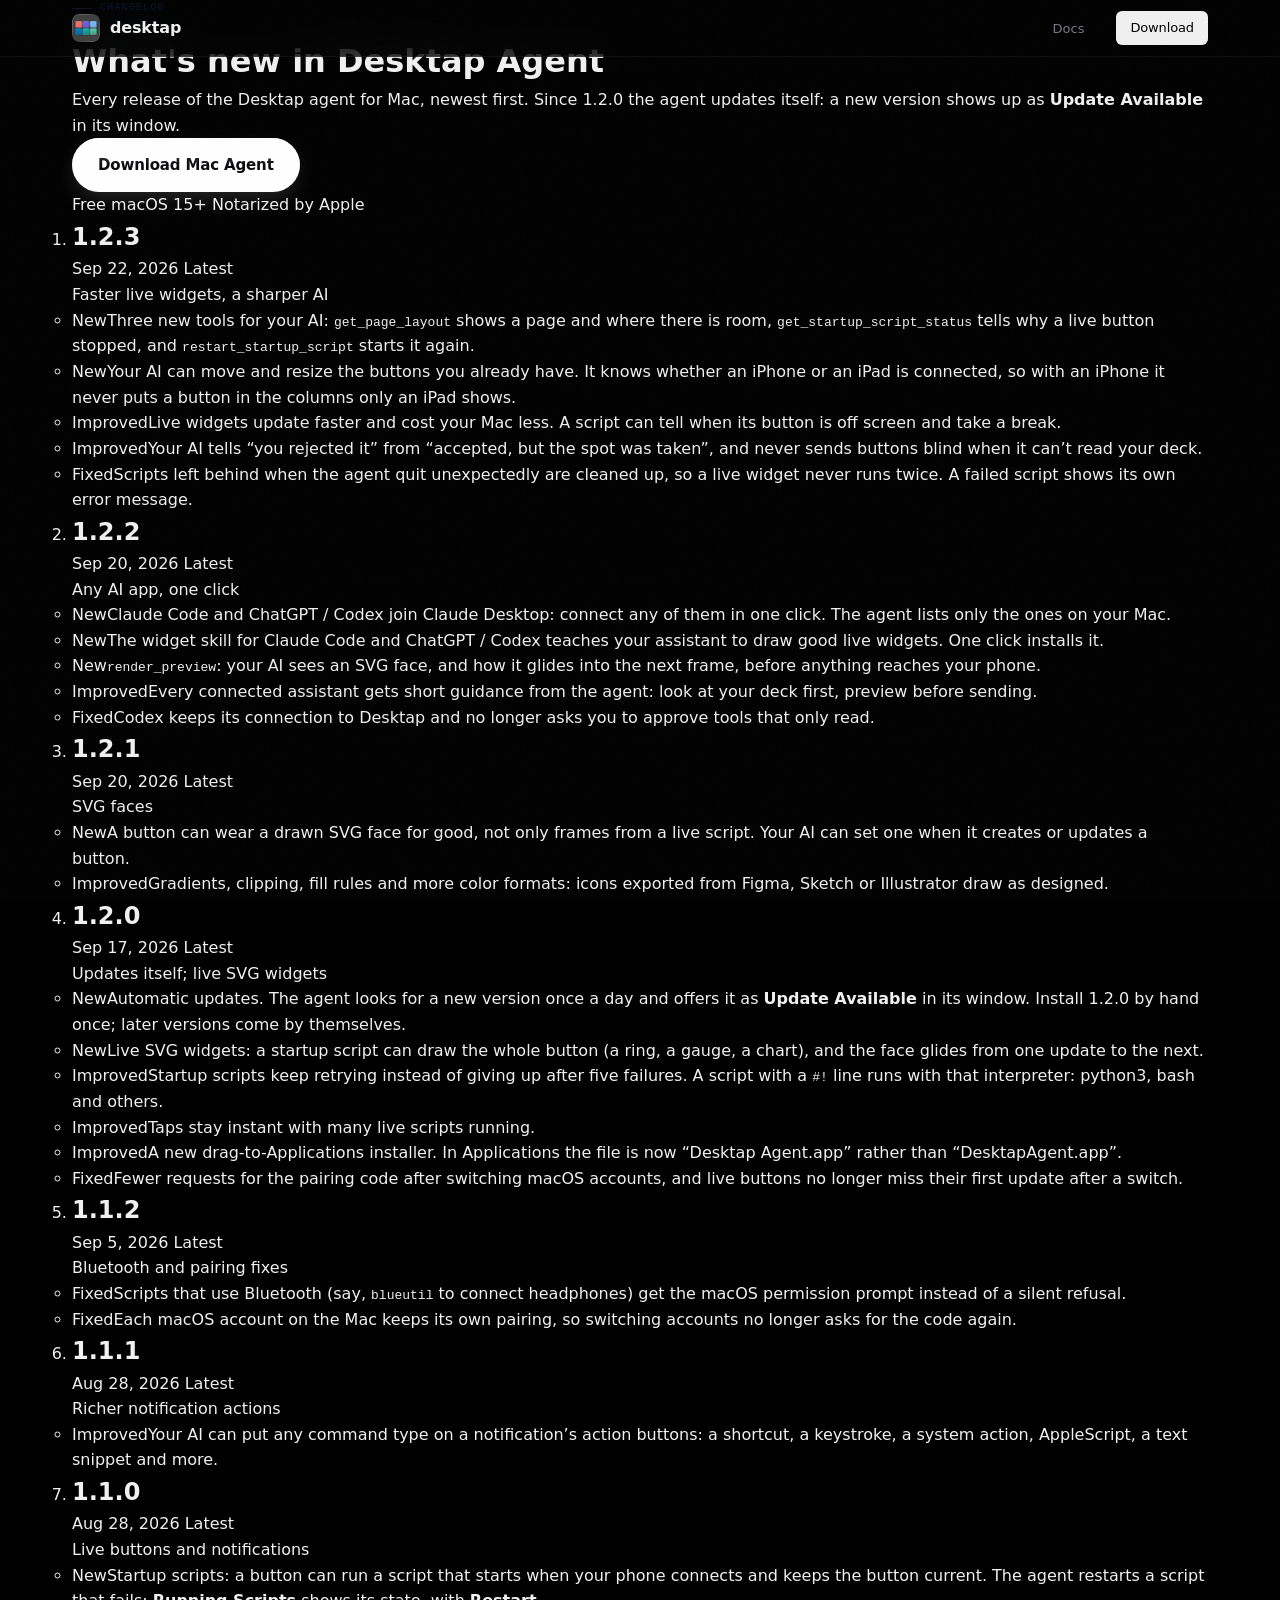
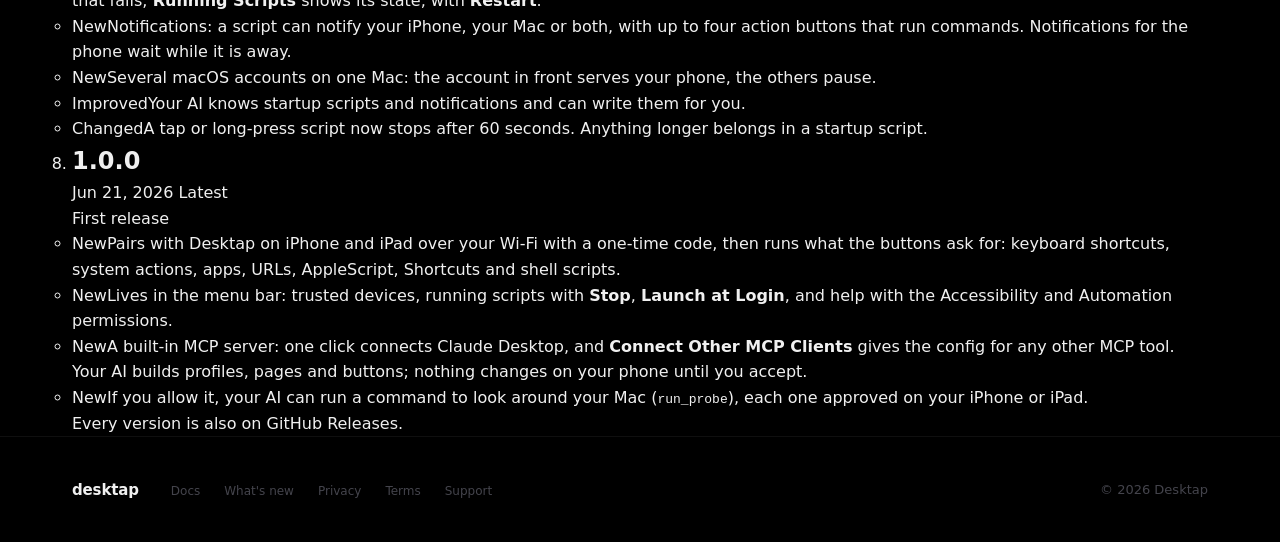
==== commit 0cfbf252: "What's new: review fixes (1.2.2 adds Claude Code and ChatGPT / Codex, other MCP clients date from 1." ====
--- a/changelog/index.html
+++ b/changelog/index.html
@@ -90,7 +90,7 @@
           <p class="release-title">Faster live widgets, a sharper AI</p>
           <ul class="release-changes">
             <li><span class="change-kind is-new">New</span><span>Three new tools for your AI: <code>get_page_layout</code> shows a page and where there is room, <code>get_startup_script_status</code> tells why a live button stopped, and <code>restart_startup_script</code> starts it again.</span></li>
-            <li><span class="change-kind is-new">New</span><span>Your AI can move and resize the buttons you already have. It knows whether an iPhone or an iPad is connected, so it never puts a button in columns only an iPad has.</span></li>
+            <li><span class="change-kind is-new">New</span><span>Your AI can move and resize the buttons you already have. It knows whether an iPhone or an iPad is connected, so with an iPhone it never puts a button in the columns only an iPad shows.</span></li>
             <li><span class="change-kind">Improved</span><span>Live widgets update faster and cost your Mac less. A script can tell when its button is off screen and take a break.</span></li>
             <li><span class="change-kind">Improved</span><span>Your AI tells “you rejected it” from “accepted, but the spot was taken”, and never sends buttons blind when it can’t read your deck.</span></li>
             <li><span class="change-kind is-fixed">Fixed</span><span>Scripts left behind when the agent quit unexpectedly are cleaned up, so a live widget never runs twice. A failed script shows its own error message.</span></li>
@@ -106,7 +106,7 @@
         <div class="release-body">
           <p class="release-title">Any AI app, one click</p>
           <ul class="release-changes">
-            <li><span class="change-kind is-new">New</span><span>Connect Claude Desktop, Claude Code or ChatGPT / Codex in one click: the agent lists the ones on your Mac. <b>Connect Other MCP Clients</b> gives the config for any other MCP tool.</span></li>
+            <li><span class="change-kind is-new">New</span><span>Claude Code and ChatGPT / Codex join Claude Desktop: connect any of them in one click. The agent lists only the ones on your Mac.</span></li>
             <li><span class="change-kind is-new">New</span><span>The widget skill for Claude Code and ChatGPT / Codex teaches your assistant to draw good live widgets. One click installs it.</span></li>
             <li><span class="change-kind is-new">New</span><span><code>render_preview</code>: your AI sees an SVG face, and how it glides into the next frame, before anything reaches your phone.</span></li>
             <li><span class="change-kind">Improved</span><span>Every connected assistant gets short guidance from the agent: look at your deck first, preview before sending.</span></li>
@@ -141,7 +141,7 @@
             <li><span class="change-kind is-new">New</span><span>Live SVG widgets: a startup script can draw the whole button (a ring, a gauge, a chart), and the face glides from one update to the next.</span></li>
             <li><span class="change-kind">Improved</span><span>Startup scripts keep retrying instead of giving up after five failures. A script with a <code>#!</code> line runs with that interpreter: python3, bash and others.</span></li>
             <li><span class="change-kind">Improved</span><span>Taps stay instant with many live scripts running.</span></li>
-            <li><span class="change-kind">Improved</span><span>A new drag-to-Applications installer; the app is now called Desktap Agent.</span></li>
+            <li><span class="change-kind">Improved</span><span>A new drag-to-Applications installer. In Applications the file is now “Desktap Agent.app” rather than “DesktapAgent.app”.</span></li>
             <li><span class="change-kind is-fixed">Fixed</span><span>Fewer requests for the pairing code after switching macOS accounts, and live buttons no longer miss their first update after a switch.</span></li>
           </ul>
         </div>
@@ -201,7 +201,7 @@
           <ul class="release-changes">
             <li><span class="change-kind is-new">New</span><span>Pairs with Desktap on iPhone and iPad over your Wi-Fi with a one-time code, then runs what the buttons ask for: keyboard shortcuts, system actions, apps, URLs, AppleScript, Shortcuts and shell scripts.</span></li>
             <li><span class="change-kind is-new">New</span><span>Lives in the menu bar: trusted devices, running scripts with <b>Stop</b>, <b>Launch at Login</b>, and help with the Accessibility and Automation permissions.</span></li>
-            <li><span class="change-kind is-new">New</span><span>A built-in MCP server and one click to connect Claude Desktop. Claude builds profiles, pages and buttons; nothing changes on your phone until you accept.</span></li>
+            <li><span class="change-kind is-new">New</span><span>A built-in MCP server: one click connects Claude Desktop, and <b>Connect Other MCP Clients</b> gives the config for any other MCP tool. Your AI builds profiles, pages and buttons; nothing changes on your phone until you accept.</span></li>
             <li><span class="change-kind is-new">New</span><span>If you allow it, your AI can run a command to look around your Mac (<code>run_probe</code>), each one approved on your iPhone or iPad.</span></li>
           </ul>
         </div>
--- a/assets/style.css
+++ b/assets/style.css
@@ -333,52 +333,6 @@
   font-weight: 500;
   letter-spacing: 0.06em;
   text-transform: uppercase;
-}
-
-/* Trust line under the agent's download button: Free · version · size · macOS · notarization.
-   Version and size are hidden until assets/agent-download.js reads them from the latest release. */
-.trust-line {
-  display: flex;
-  flex-wrap: wrap;
-  align-items: center;
-  row-gap: 4px;
-  margin-top: 18px;
-  color: var(--text-secondary);
-  font-family: var(--sans);
-  font-size: 0.8125rem;
-  letter-spacing: -0.005em;
-  line-height: 1.4;
-}
-
-.trust-line > span { white-space: nowrap; }
-
-.trust-line > span + span::before {
-  content: '·';
-  margin: 0 7px;
-  color: var(--text-tertiary);
-}
-
-.trust-line a {
-  color: var(--text-primary);
-  text-decoration: underline;
-  text-decoration-color: rgba(255, 255, 255, 0.25);
-  text-underline-offset: 3px;
-  transition: text-decoration-color 0.2s;
-}
-
-.trust-line a:hover { text-decoration-color: currentColor; }
-
-/* Inside .hero-actions / .cta-actions: a row of its own under the buttons; on a narrow screen, right under the button */
-.hero-actions .trust-line,
-.cta-actions .trust-line {
-  width: 100%;
-  margin-top: 2px;
-}
-
-.cta-section .trust-line {
-  justify-content: center;
-  margin-bottom: 0;
-  font-size: 0.8125rem;
 }
 
 /* Hero phone visual */
@@ -1226,6 +1180,123 @@
   z-index: 1;
 }
 
+/* ---------- FAQ (/next/) — heading on the left, the questions as <details> on the right ---------- */
+.faq {
+  padding: 140px 0;
+  border-top: 1px solid var(--border);
+  position: relative;
+}
+
+.faq-layout {
+  display: grid;
+  grid-template-columns: minmax(0, 5fr) minmax(0, 7fr);
+  gap: 72px;
+  align-items: start;
+}
+
+/* The heading stays in view while the answers scroll past */
+.faq-head {
+  position: sticky;
+  top: 104px;
+}
+
+.faq-head h2 {
+  font-family: var(--display);
+  font-weight: 700;
+  font-size: clamp(2rem, 4vw, 3.2rem);
+  line-height: 1.08;
+  letter-spacing: -0.035em;
+  margin-bottom: 20px;
+}
+
+.faq-head h2 span { display: block; color: var(--text-tertiary); }
+
+.faq-head p {
+  color: var(--text-secondary);
+  font-size: 1rem;
+  line-height: 1.6;
+  max-width: 360px;
+}
+
+.faq-head p a {
+  color: var(--text-primary);
+  border-bottom: 1px solid var(--border-hover);
+  transition: border-color 0.2s;
+}
+
+.faq-head p a:hover { border-color: var(--text-primary); }
+
+.faq-list { border-top: 1px solid var(--border); }
+
+.faq-item { border-bottom: 1px solid var(--border); }
+
+.faq-item summary {
+  list-style: none;
+  display: flex;
+  align-items: center;
+  justify-content: space-between;
+  gap: 24px;
+  padding: 24px 0;
+  cursor: pointer;
+  font-family: var(--display);
+  font-size: 1.125rem;
+  font-weight: 600;
+  letter-spacing: -0.02em;
+  line-height: 1.35;
+  color: var(--text-primary);
+}
+
+.faq-item summary::-webkit-details-marker { display: none; }
+
+/* A plus that turns into a cross when the answer is open */
+.faq-item summary::after {
+  content: '';
+  flex: none;
+  width: 14px;
+  height: 14px;
+  background:
+    linear-gradient(currentColor, currentColor) center / 100% 1.5px no-repeat,
+    linear-gradient(currentColor, currentColor) center / 1.5px 100% no-repeat;
+  color: var(--text-secondary);
+  transition: transform 0.3s cubic-bezier(0.16, 1, 0.3, 1), color 0.2s;
+}
+
+.faq-item summary:hover::after { color: var(--text-primary); }
+.faq-item[open] summary::after { transform: rotate(45deg); color: var(--accent); }
+
+.faq-answer {
+  padding: 0 48px 28px 0;
+  color: var(--text-secondary);
+  font-size: 0.9375rem;
+  line-height: 1.7;
+}
+
+.faq-answer p + p { margin-top: 12px; }
+.faq-answer b { color: var(--text-primary); font-weight: 500; }
+
+.faq-more {
+  display: inline-flex;
+  align-items: center;
+  gap: 6px;
+  margin: 16px 20px 0 0;
+  font-size: 0.875rem;
+  color: var(--accent);
+}
+
+.faq-more::after { content: '→'; transition: transform 0.2s; }
+.faq-more:hover::after { transform: translateX(3px); }
+
+@media (max-width: 1024px) {
+  .faq-layout { grid-template-columns: 1fr; gap: 40px; }
+  .faq-head { position: static; }
+}
+
+@media (max-width: 768px) {
+  .faq { padding: 100px 0; }
+  .faq-item summary { font-size: 1rem; padding: 20px 0; }
+  .faq-answer { padding-right: 0; }
+}
+
 /* ---------- CTA ---------- */
 .cta-section {
   padding: 120px 0;
@@ -1386,6 +1457,7 @@
   font-weight: 600;
   margin-top: 40px;
   margin-bottom: 12px;
+  scroll-margin-top: 88px;   /* a link to a section (/terms#subscriptions) lands below the fixed nav */
 }
 
 .legal p, .legal li {
@@ -1401,158 +1473,6 @@
   color: var(--accent);
   text-decoration: underline;
   text-underline-offset: 2px;
-}
-
-/* ---------- Changelog (/changelog/) ---------- */
-/* .changelog.container: beats the later `.container { padding }` of the narrow layouts */
-.changelog.container {
-  padding: 140px 32px 96px;
-  max-width: 944px;
-  margin: 0 auto;
-}
-
-.changelog-head { margin-bottom: 64px; }
-
-.changelog-head h1 {
-  font-family: var(--display);
-  font-weight: 700;
-  font-size: clamp(2.2rem, 4.5vw, 3.2rem);
-  line-height: 1.08;
-  letter-spacing: -0.035em;
-  margin-bottom: 16px;
-}
-
-.changelog-lede {
-  max-width: 580px;
-  color: #c8c8d0;
-  font-family: var(--display);
-  font-size: 1.0625rem;
-  line-height: 1.5;
-  letter-spacing: -0.01em;
-  margin-bottom: 32px;
-}
-
-.releases { list-style: none; }
-
-/* One release: version and date on the left, what changed on the right */
-.release {
-  display: grid;
-  grid-template-columns: 200px 1fr;
-  gap: 32px;
-  padding: 36px 0;
-  border-top: 1px solid var(--border);
-  scroll-margin-top: 80px;
-}
-
-.release-meta {
-  display: flex;
-  flex-direction: column;
-  align-items: flex-start;
-  gap: 8px;
-}
-
-.release-version {
-  font-family: var(--display);
-  font-weight: 700;
-  font-size: 1.5rem;
-  line-height: 1.1;
-  letter-spacing: -0.03em;
-}
-
-.release-version a:hover { color: var(--accent); }
-
-.release-date {
-  color: var(--text-secondary);
-  font-family: var(--mono);
-  font-size: 0.6875rem;
-  letter-spacing: 0.06em;
-  text-transform: uppercase;
-}
-
-/* "Latest" appears on the entry of the newest GitHub release (assets/agent-download.js adds .is-latest) */
-.release-latest {
-  display: none;
-  padding: 3px 9px;
-  border: 1px solid rgba(52, 211, 153, 0.35);
-  border-radius: 999px;
-  color: var(--green);
-  font-family: var(--mono);
-  font-size: 0.625rem;
-  font-weight: 500;
-  letter-spacing: 0.08em;
-  text-transform: uppercase;
-}
-
-.release.is-latest .release-latest { display: inline-block; }
-
-.release-title {
-  font-family: var(--display);
-  font-weight: 600;
-  font-size: 1.125rem;
-  letter-spacing: -0.02em;
-  margin-bottom: 14px;
-}
-
-.release-changes { list-style: none; }
-
-.release-changes li {
-  display: grid;
-  grid-template-columns: 76px 1fr;
-  gap: 12px;
-  align-items: baseline;
-  padding: 7px 0;
-  color: #c8c8d0;
-  font-size: 0.9375rem;
-  line-height: 1.55;
-}
-
-.release-changes code {
-  font-family: var(--mono);
-  font-size: 0.8125em;
-  color: var(--text-primary);
-}
-
-/* What kind of change: New (accent), Improved (neutral), Fixed (green) */
-.change-kind {
-  justify-self: start;
-  padding: 2px 8px;
-  border: 1px solid rgba(255, 255, 255, 0.14);
-  border-radius: 999px;
-  color: var(--text-secondary);
-  font-family: var(--mono);
-  font-size: 0.5625rem;
-  font-weight: 500;
-  letter-spacing: 0.08em;
-  text-transform: uppercase;
-  white-space: nowrap;
-}
-
-.change-kind.is-new { color: var(--accent); border-color: rgba(59, 130, 246, 0.4); }
-.change-kind.is-fixed { color: var(--green); border-color: rgba(52, 211, 153, 0.35); }
-
-.changelog-foot {
-  padding-top: 36px;
-  border-top: 1px solid var(--border);
-  color: var(--text-secondary);
-  font-size: 0.875rem;
-}
-
-.changelog-foot a {
-  color: var(--text-primary);
-  text-decoration: underline;
-  text-decoration-color: rgba(255, 255, 255, 0.25);
-  text-underline-offset: 3px;
-}
-
-@media (max-width: 768px) {
-  .changelog.container { padding: 120px 20px 72px; }
-  .changelog-head { margin-bottom: 40px; }
-  .release { grid-template-columns: 1fr; gap: 16px; padding: 28px 0; }
-  .release-meta { flex-direction: row; flex-wrap: wrap; align-items: baseline; gap: 6px 12px; }
-}
-
-@media (max-width: 480px) {
-  .release-changes li { grid-template-columns: 1fr; gap: 6px; }
 }
 
 /* ---------- Docs ----------
@@ -2923,7 +2843,6 @@
   .hero-content { max-width: 100%; }
   .hero-subtitle { margin: 0 auto 40px; }
   .hero-actions { justify-content: center; }
-  .hero .trust-line { justify-content: center; }
   .mcp-layout { grid-template-columns: 1fr; gap: 48px; }
   .mcp-content p { max-width: 100%; }
   .features-header { grid-template-columns: 1fr; }
@@ -2972,18 +2891,11 @@
     flex-direction: column;
     align-items: center;
   }
-  .cta-actions .trust-line { order: 1; margin-top: 0; }
-  .cta-actions .soon-note { order: 2; }
 }
 
 @media (max-width: 480px) {
   .hero h1 { font-size: 2rem; }
   .hero-actions { flex-direction: column; align-items: stretch; }
-  .hero-actions .trust-line { order: 1; margin-top: 0; }
-  .hero-actions .soon-note { order: 2; }
-  .trust-line { font-size: 0.75rem; }
-  .cta-section .trust-line { font-size: 0.75rem; }
-  .trust-line > span + span::before { margin: 0 5px; }
   .btn-primary, .btn-secondary { justify-content: center; }
   .legal { padding: 120px 20px 60px; }
 }
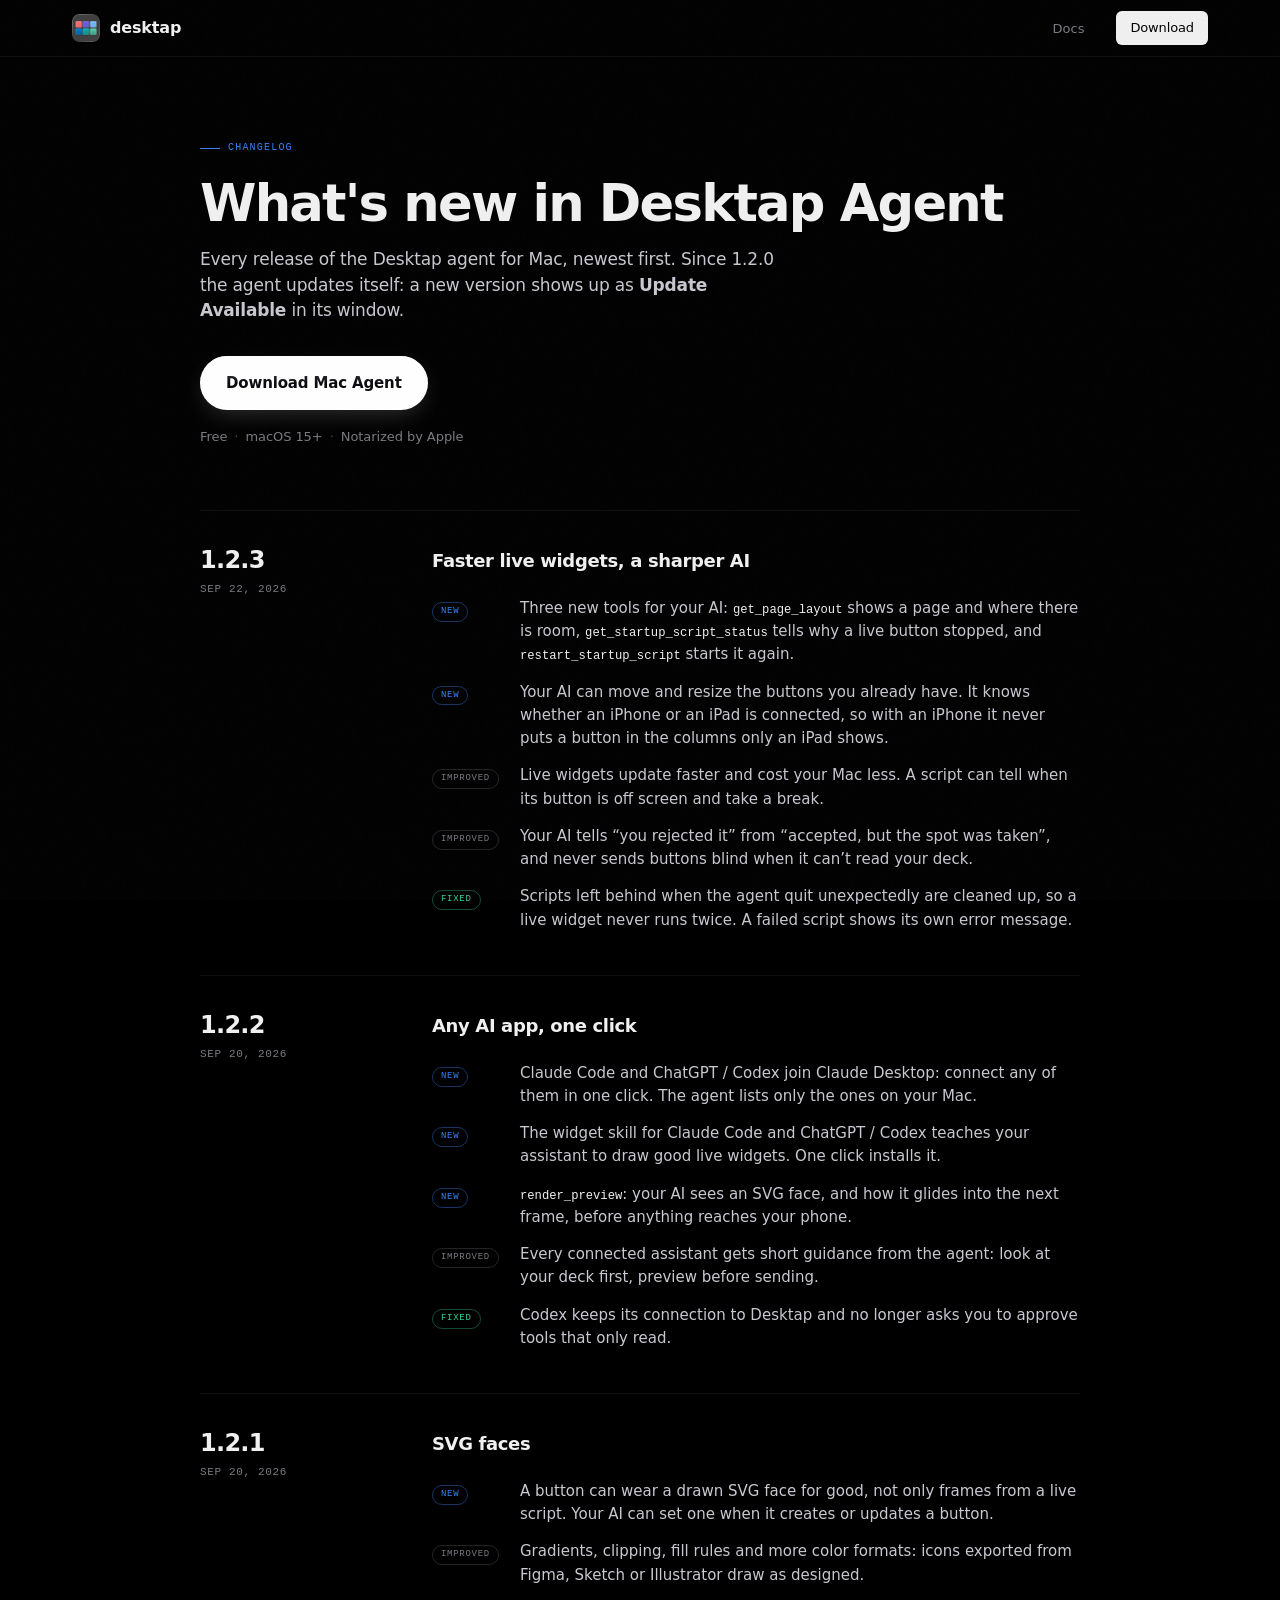
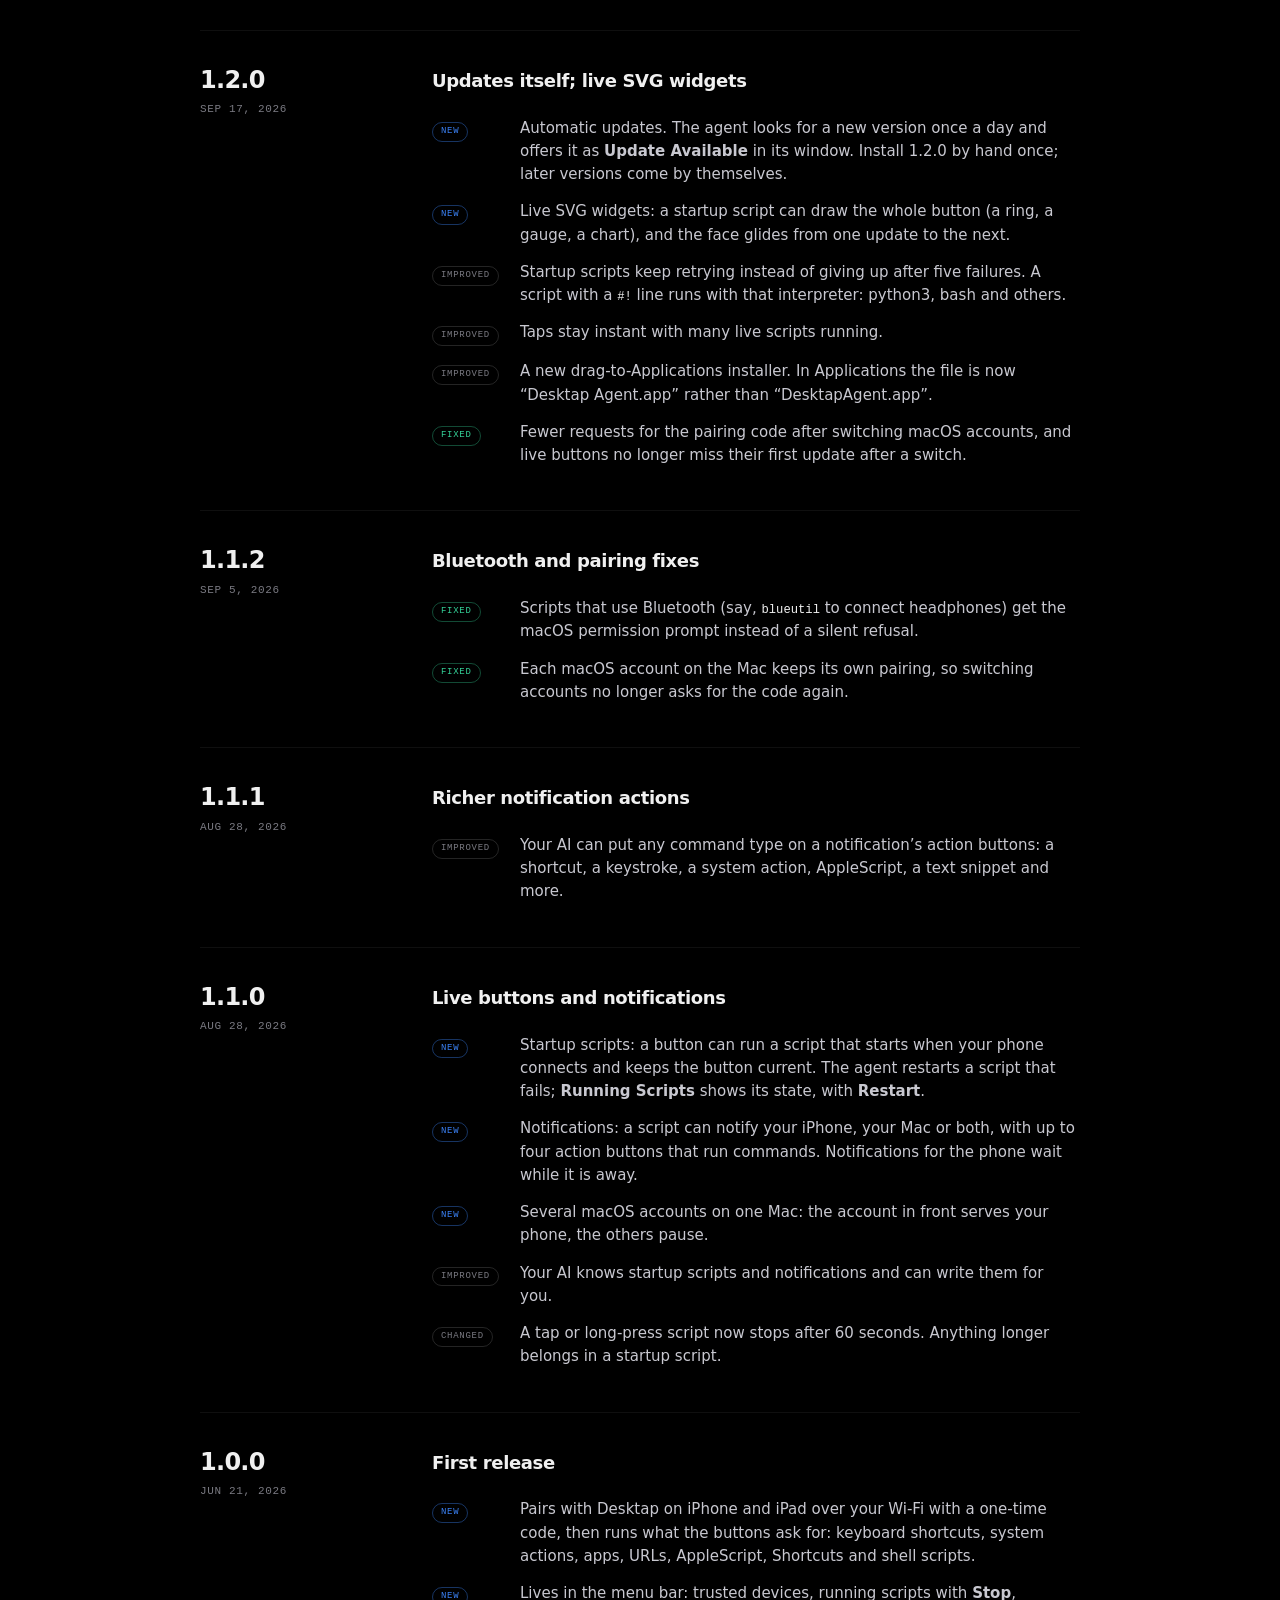
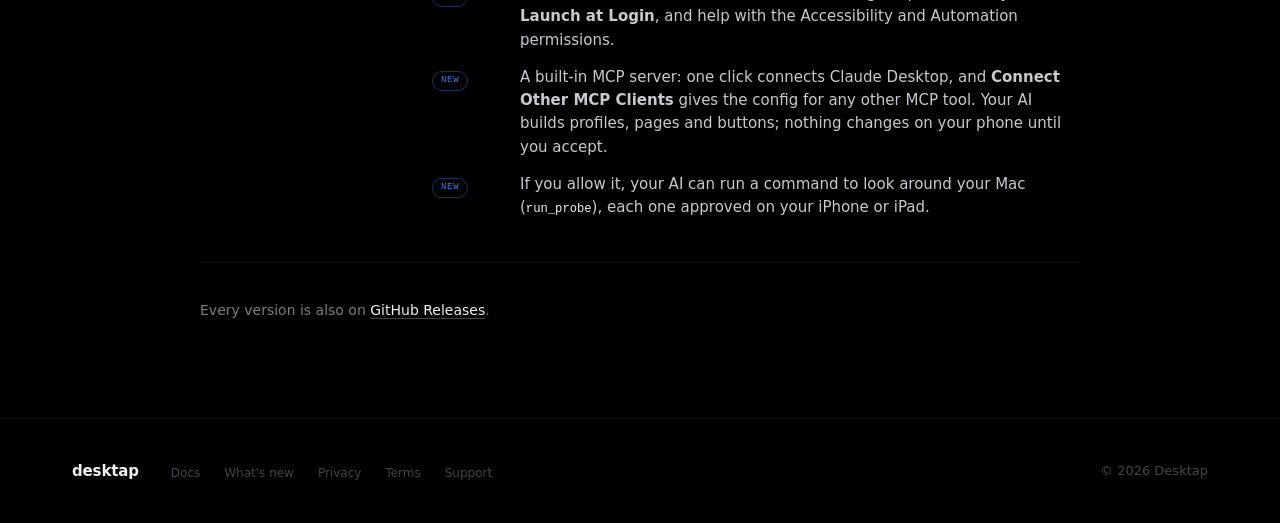
==== commit 1b0b9812: "Merge remote-tracking branch 'origin/main' into feature/mik-193 # Conflicts: #	DESIGN.md" ====
--- a/changelog/index.html
+++ b/changelog/index.html
@@ -28,7 +28,7 @@
   <meta name="theme-color" content="#000000">
   <link rel="manifest" href="/site.webmanifest">
 
-  <link rel="stylesheet" href="/assets/style.css?v=20261006d">
+  <link rel="stylesheet" href="/assets/style.css?v=20261006e">
 
   <!-- A phone or tablet can't run the Mac agent: before the first paint, so the download buttons show "Send link to Mac" at once -->
   <script>
--- a/assets/style.css
+++ b/assets/style.css
@@ -335,6 +335,52 @@
   text-transform: uppercase;
 }
 
+/* Trust line under the agent's download button: Free · version · size · macOS · notarization.
+   Version and size are hidden until assets/agent-download.js reads them from the latest release. */
+.trust-line {
+  display: flex;
+  flex-wrap: wrap;
+  align-items: center;
+  row-gap: 4px;
+  margin-top: 18px;
+  color: var(--text-secondary);
+  font-family: var(--sans);
+  font-size: 0.8125rem;
+  letter-spacing: -0.005em;
+  line-height: 1.4;
+}
+
+.trust-line > span { white-space: nowrap; }
+
+.trust-line > span + span::before {
+  content: '·';
+  margin: 0 7px;
+  color: var(--text-tertiary);
+}
+
+.trust-line a {
+  color: var(--text-primary);
+  text-decoration: underline;
+  text-decoration-color: rgba(255, 255, 255, 0.25);
+  text-underline-offset: 3px;
+  transition: text-decoration-color 0.2s;
+}
+
+.trust-line a:hover { text-decoration-color: currentColor; }
+
+/* Inside .hero-actions / .cta-actions: a row of its own under the buttons; on a narrow screen, right under the button */
+.hero-actions .trust-line,
+.cta-actions .trust-line {
+  width: 100%;
+  margin-top: 2px;
+}
+
+.cta-section .trust-line {
+  justify-content: center;
+  margin-bottom: 0;
+  font-size: 0.8125rem;
+}
+
 /* Hero phone visual */
 .hero-visual {
   display: flex;
@@ -1473,6 +1519,158 @@
   color: var(--accent);
   text-decoration: underline;
   text-underline-offset: 2px;
+}
+
+/* ---------- Changelog (/changelog/) ---------- */
+/* .changelog.container: beats the later `.container { padding }` of the narrow layouts */
+.changelog.container {
+  padding: 140px 32px 96px;
+  max-width: 944px;
+  margin: 0 auto;
+}
+
+.changelog-head { margin-bottom: 64px; }
+
+.changelog-head h1 {
+  font-family: var(--display);
+  font-weight: 700;
+  font-size: clamp(2.2rem, 4.5vw, 3.2rem);
+  line-height: 1.08;
+  letter-spacing: -0.035em;
+  margin-bottom: 16px;
+}
+
+.changelog-lede {
+  max-width: 580px;
+  color: #c8c8d0;
+  font-family: var(--display);
+  font-size: 1.0625rem;
+  line-height: 1.5;
+  letter-spacing: -0.01em;
+  margin-bottom: 32px;
+}
+
+.releases { list-style: none; }
+
+/* One release: version and date on the left, what changed on the right */
+.release {
+  display: grid;
+  grid-template-columns: 200px 1fr;
+  gap: 32px;
+  padding: 36px 0;
+  border-top: 1px solid var(--border);
+  scroll-margin-top: 80px;
+}
+
+.release-meta {
+  display: flex;
+  flex-direction: column;
+  align-items: flex-start;
+  gap: 8px;
+}
+
+.release-version {
+  font-family: var(--display);
+  font-weight: 700;
+  font-size: 1.5rem;
+  line-height: 1.1;
+  letter-spacing: -0.03em;
+}
+
+.release-version a:hover { color: var(--accent); }
+
+.release-date {
+  color: var(--text-secondary);
+  font-family: var(--mono);
+  font-size: 0.6875rem;
+  letter-spacing: 0.06em;
+  text-transform: uppercase;
+}
+
+/* "Latest" appears on the entry of the newest GitHub release (assets/agent-download.js adds .is-latest) */
+.release-latest {
+  display: none;
+  padding: 3px 9px;
+  border: 1px solid rgba(52, 211, 153, 0.35);
+  border-radius: 999px;
+  color: var(--green);
+  font-family: var(--mono);
+  font-size: 0.625rem;
+  font-weight: 500;
+  letter-spacing: 0.08em;
+  text-transform: uppercase;
+}
+
+.release.is-latest .release-latest { display: inline-block; }
+
+.release-title {
+  font-family: var(--display);
+  font-weight: 600;
+  font-size: 1.125rem;
+  letter-spacing: -0.02em;
+  margin-bottom: 14px;
+}
+
+.release-changes { list-style: none; }
+
+.release-changes li {
+  display: grid;
+  grid-template-columns: 76px 1fr;
+  gap: 12px;
+  align-items: baseline;
+  padding: 7px 0;
+  color: #c8c8d0;
+  font-size: 0.9375rem;
+  line-height: 1.55;
+}
+
+.release-changes code {
+  font-family: var(--mono);
+  font-size: 0.8125em;
+  color: var(--text-primary);
+}
+
+/* What kind of change: New (accent), Improved (neutral), Fixed (green) */
+.change-kind {
+  justify-self: start;
+  padding: 2px 8px;
+  border: 1px solid rgba(255, 255, 255, 0.14);
+  border-radius: 999px;
+  color: var(--text-secondary);
+  font-family: var(--mono);
+  font-size: 0.5625rem;
+  font-weight: 500;
+  letter-spacing: 0.08em;
+  text-transform: uppercase;
+  white-space: nowrap;
+}
+
+.change-kind.is-new { color: var(--accent); border-color: rgba(59, 130, 246, 0.4); }
+.change-kind.is-fixed { color: var(--green); border-color: rgba(52, 211, 153, 0.35); }
+
+.changelog-foot {
+  padding-top: 36px;
+  border-top: 1px solid var(--border);
+  color: var(--text-secondary);
+  font-size: 0.875rem;
+}
+
+.changelog-foot a {
+  color: var(--text-primary);
+  text-decoration: underline;
+  text-decoration-color: rgba(255, 255, 255, 0.25);
+  text-underline-offset: 3px;
+}
+
+@media (max-width: 768px) {
+  .changelog.container { padding: 120px 20px 72px; }
+  .changelog-head { margin-bottom: 40px; }
+  .release { grid-template-columns: 1fr; gap: 16px; padding: 28px 0; }
+  .release-meta { flex-direction: row; flex-wrap: wrap; align-items: baseline; gap: 6px 12px; }
+}
+
+@media (max-width: 480px) {
+  .release-changes li { grid-template-columns: 1fr; gap: 6px; }
 }
 
 /* ---------- Docs ----------
@@ -2843,6 +3041,7 @@
   .hero-content { max-width: 100%; }
   .hero-subtitle { margin: 0 auto 40px; }
   .hero-actions { justify-content: center; }
+  .hero .trust-line { justify-content: center; }
   .mcp-layout { grid-template-columns: 1fr; gap: 48px; }
   .mcp-content p { max-width: 100%; }
   .features-header { grid-template-columns: 1fr; }
@@ -2891,11 +3090,18 @@
     flex-direction: column;
     align-items: center;
   }
+  .cta-actions .trust-line { order: 1; margin-top: 0; }
+  .cta-actions .soon-note { order: 2; }
 }
 
 @media (max-width: 480px) {
   .hero h1 { font-size: 2rem; }
   .hero-actions { flex-direction: column; align-items: stretch; }
+  .hero-actions .trust-line { order: 1; margin-top: 0; }
+  .hero-actions .soon-note { order: 2; }
+  .trust-line { font-size: 0.75rem; }
+  .cta-section .trust-line { font-size: 0.75rem; }
+  .trust-line > span + span::before { margin: 0 5px; }
   .btn-primary, .btn-secondary { justify-content: center; }
   .legal { padding: 120px 20px 60px; }
 }
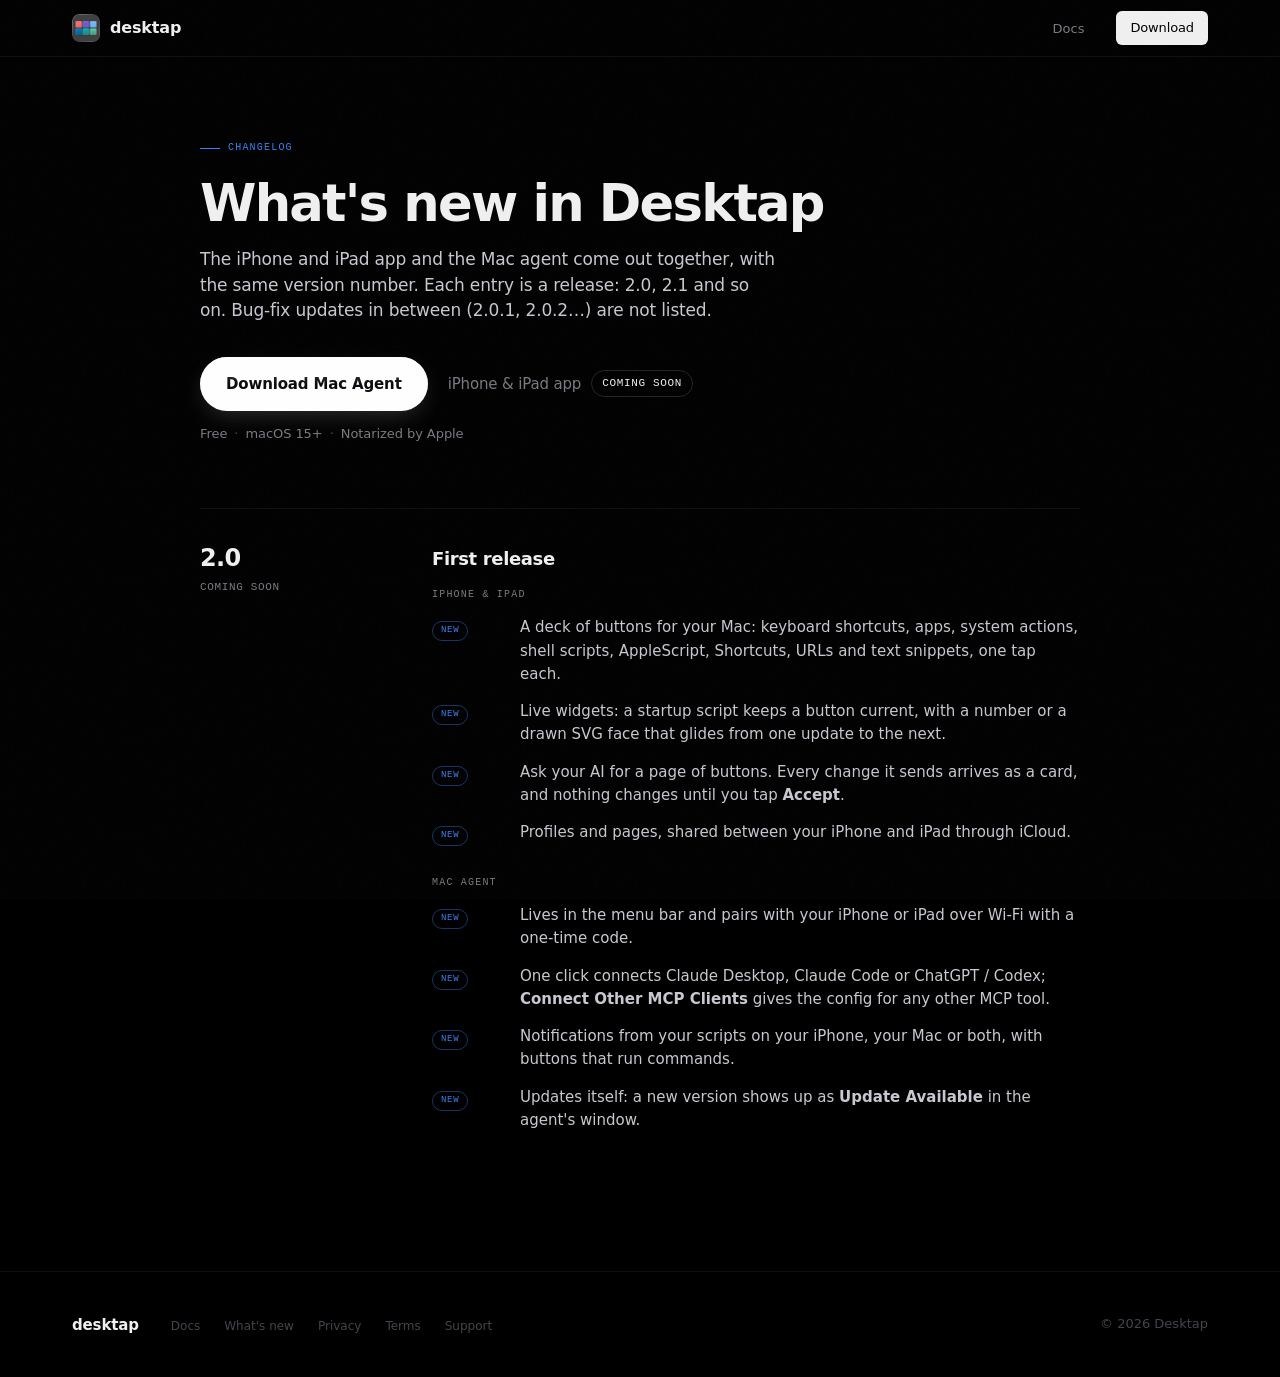
==== commit 527044ca: "What's new: one page for the iPhone and iPad app and the Mac agent, which share one version; only ma" ====
--- a/changelog/index.html
+++ b/changelog/index.html
@@ -3,22 +3,22 @@
 <head>
   <meta charset="UTF-8">
   <meta name="viewport" content="width=device-width, initial-scale=1.0">
-  <title>What's New in Desktap Agent for Mac — Desktap</title>
-  <meta name="description" content="Every release of the Desktap agent for Mac, newest first: what each version adds, improves and fixes.">
+  <title>What's New in Desktap — Desktap</title>
+  <meta name="description" content="What's new in Desktap for iPhone, iPad and Mac, release by release: what each version adds, improves and fixes.">
   <meta name="robots" content="noindex">
 
   <!-- Open Graph -->
   <meta property="og:type" content="website">
   <meta property="og:site_name" content="Desktap">
   <meta property="og:url" content="https://desktap.app/changelog/">
-  <meta property="og:title" content="What's New in Desktap Agent for Mac">
-  <meta property="og:description" content="Every release of the Desktap agent for Mac, newest first: what each version adds, improves and fixes.">
+  <meta property="og:title" content="What's New in Desktap">
+  <meta property="og:description" content="What's new in Desktap for iPhone, iPad and Mac, release by release: what each version adds, improves and fixes.">
   <meta property="og:image" content="https://desktap.app/assets/og-image.jpg">
 
   <!-- Twitter -->
   <meta name="twitter:card" content="summary_large_image">
-  <meta name="twitter:title" content="What's New in Desktap Agent for Mac">
-  <meta name="twitter:description" content="Every release of the Desktap agent for Mac, newest first: what each version adds, improves and fixes.">
+  <meta name="twitter:title" content="What's New in Desktap">
+  <meta name="twitter:description" content="What's new in Desktap for iPhone, iPad and Mac, release by release: what each version adds, improves and fixes.">
   <meta name="twitter:image" content="https://desktap.app/assets/og-image.jpg">
 
   <link rel="icon" type="image/png" sizes="32x32" href="/assets/favicon-32.png">
@@ -28,7 +28,7 @@
   <meta name="theme-color" content="#000000">
   <link rel="manifest" href="/site.webmanifest">
 
-  <link rel="stylesheet" href="/assets/style.css?v=20261006e">
+  <link rel="stylesheet" href="/assets/style.css?v=20261007b">
 
   <!-- A phone or tablet can't run the Mac agent: before the first paint, so the download buttons show "Send link to Mac" at once -->
   <script>
@@ -59,156 +59,55 @@
   <main class="changelog container" id="main">
     <header class="changelog-head">
       <div class="label">Changelog</div>
-      <h1>What's new in Desktap Agent</h1>
-      <p class="changelog-lede">Every release of the Desktap agent for Mac, newest first. Since 1.2.0 the agent updates itself: a new version shows up as <b>Update Available</b> in its window.</p>
+      <h1>What's new in Desktap</h1>
+      <p class="changelog-lede">The iPhone and iPad app and the Mac agent come out together, with the same version number. Each entry is a release: 2.0, 2.1 and so on. Bug-fix updates in between (2.0.1, 2.0.2…) are not listed.</p>
       <div class="changelog-actions">
         <a href="/download/" class="btn-primary" data-send-to-mac>
           <span class="only-mac">Download Mac Agent</span><span class="only-handheld">Send link to Mac</span>
         </a>
+        <span class="soon-note">iPhone &amp; iPad app <span class="soon-tag">Coming soon</span></span>
+        <!-- Trust line: version and size come from the latest GitHub release (assets/agent-download.js) -->
+        <p class="trust-line">
+          <span>Free</span>
+          <span data-release-item hidden><a href="/changelog/" data-release="version" title="What's new in this version"></a></span>
+          <span data-release-item data-release="size" hidden></span>
+          <span>macOS 15+</span>
+          <span title="Signed with a Developer ID and checked for malware by Apple">Notarized by Apple</span>
+        </p>
       </div>
-      <!-- Trust line: version and size come from the latest GitHub release (assets/agent-download.js) -->
-      <p class="trust-line">
-        <span>Free</span>
-        <span data-release-item hidden><a href="/changelog/" data-release="version" title="What's new in this version"></a></span>
-        <span data-release-item data-release="size" hidden></span>
-        <span>macOS 15+</span>
-        <span title="Signed with a Developer ID and checked for malware by Apple">Notarized by Apple</span>
-      </p>
     </header>
 
-    <!-- One <li class="release"> per release, newest first. id and data-release-entry = the GitHub tag (v1.2.3):
-         the trust line links to #<tag>, and the entry of the latest release gets the "Latest" tag.
-         Kinds: <span class="change-kind is-new">New</span>, <span class="change-kind">Improved</span>, <span class="change-kind is-fixed">Fixed</span> -->
+    <!-- One <li class="release"> per release, newest first: major and minor versions only (2.0, 2.1…), bug-fix updates are not listed.
+         id and data-release-entry = "v" + major.minor (v2.0). assets/agent-download.js reads the GitHub releases: it writes the date of
+         the first release of that version into <time data-release-date> ("Coming soon" until then), tags the entry of the latest
+         release "Latest", and the trust line links to it. Two groups per release: the iPhone & iPad app, the Mac agent.
+         Kinds: <span class="change-kind is-new">New</span>, <span class="change-kind">Improved</span>, <span class="change-kind">Changed</span>, <span class="change-kind is-fixed">Fixed</span> -->
     <ol class="releases">
-      <li class="release" id="v1.2.3" data-release-entry="v1.2.3">
+      <li class="release" id="v2.0" data-release-entry="v2.0">
         <div class="release-meta">
-          <h2 class="release-version"><a href="#v1.2.3">1.2.3</a></h2>
-          <time class="release-date" datetime="2026-09-22">Sep 22, 2026</time>
-          <span class="release-latest">Latest</span>
-        </div>
-        <div class="release-body">
-          <p class="release-title">Faster live widgets, a sharper AI</p>
-          <ul class="release-changes">
-            <li><span class="change-kind is-new">New</span><span>Three new tools for your AI: <code>get_page_layout</code> shows a page and where there is room, <code>get_startup_script_status</code> tells why a live button stopped, and <code>restart_startup_script</code> starts it again.</span></li>
-            <li><span class="change-kind is-new">New</span><span>Your AI can move and resize the buttons you already have. It knows whether an iPhone or an iPad is connected, so with an iPhone it never puts a button in the columns only an iPad shows.</span></li>
-            <li><span class="change-kind">Improved</span><span>Live widgets update faster and cost your Mac less. A script can tell when its button is off screen and take a break.</span></li>
-            <li><span class="change-kind">Improved</span><span>Your AI tells “you rejected it” from “accepted, but the spot was taken”, and never sends buttons blind when it can’t read your deck.</span></li>
-            <li><span class="change-kind is-fixed">Fixed</span><span>Scripts left behind when the agent quit unexpectedly are cleaned up, so a live widget never runs twice. A failed script shows its own error message.</span></li>
-          </ul>
-        </div>
-      </li>
-      <li class="release" id="v1.2.2" data-release-entry="v1.2.2">
-        <div class="release-meta">
-          <h2 class="release-version"><a href="#v1.2.2">1.2.2</a></h2>
-          <time class="release-date" datetime="2026-09-20">Sep 20, 2026</time>
-          <span class="release-latest">Latest</span>
-        </div>
-        <div class="release-body">
-          <p class="release-title">Any AI app, one click</p>
-          <ul class="release-changes">
-            <li><span class="change-kind is-new">New</span><span>Claude Code and ChatGPT / Codex join Claude Desktop: connect any of them in one click. The agent lists only the ones on your Mac.</span></li>
-            <li><span class="change-kind is-new">New</span><span>The widget skill for Claude Code and ChatGPT / Codex teaches your assistant to draw good live widgets. One click installs it.</span></li>
-            <li><span class="change-kind is-new">New</span><span><code>render_preview</code>: your AI sees an SVG face, and how it glides into the next frame, before anything reaches your phone.</span></li>
-            <li><span class="change-kind">Improved</span><span>Every connected assistant gets short guidance from the agent: look at your deck first, preview before sending.</span></li>
-            <li><span class="change-kind is-fixed">Fixed</span><span>Codex keeps its connection to Desktap and no longer asks you to approve tools that only read.</span></li>
-          </ul>
-        </div>
-      </li>
-      <li class="release" id="v1.2.1" data-release-entry="v1.2.1">
-        <div class="release-meta">
-          <h2 class="release-version"><a href="#v1.2.1">1.2.1</a></h2>
-          <time class="release-date" datetime="2026-09-20">Sep 20, 2026</time>
-          <span class="release-latest">Latest</span>
-        </div>
-        <div class="release-body">
-          <p class="release-title">SVG faces</p>
-          <ul class="release-changes">
-            <li><span class="change-kind is-new">New</span><span>A button can wear a drawn SVG face for good, not only frames from a live script. Your AI can set one when it creates or updates a button.</span></li>
-            <li><span class="change-kind">Improved</span><span>Gradients, clipping, fill rules and more color formats: icons exported from Figma, Sketch or Illustrator draw as designed.</span></li>
-          </ul>
-        </div>
-      </li>
-      <li class="release" id="v1.2.0" data-release-entry="v1.2.0">
-        <div class="release-meta">
-          <h2 class="release-version"><a href="#v1.2.0">1.2.0</a></h2>
-          <time class="release-date" datetime="2026-09-17">Sep 17, 2026</time>
-          <span class="release-latest">Latest</span>
-        </div>
-        <div class="release-body">
-          <p class="release-title">Updates itself; live SVG widgets</p>
-          <ul class="release-changes">
-            <li><span class="change-kind is-new">New</span><span>Automatic updates. The agent looks for a new version once a day and offers it as <b>Update Available</b> in its window. Install 1.2.0 by hand once; later versions come by themselves.</span></li>
-            <li><span class="change-kind is-new">New</span><span>Live SVG widgets: a startup script can draw the whole button (a ring, a gauge, a chart), and the face glides from one update to the next.</span></li>
-            <li><span class="change-kind">Improved</span><span>Startup scripts keep retrying instead of giving up after five failures. A script with a <code>#!</code> line runs with that interpreter: python3, bash and others.</span></li>
-            <li><span class="change-kind">Improved</span><span>Taps stay instant with many live scripts running.</span></li>
-            <li><span class="change-kind">Improved</span><span>A new drag-to-Applications installer. In Applications the file is now “Desktap Agent.app” rather than “DesktapAgent.app”.</span></li>
-            <li><span class="change-kind is-fixed">Fixed</span><span>Fewer requests for the pairing code after switching macOS accounts, and live buttons no longer miss their first update after a switch.</span></li>
-          </ul>
-        </div>
-      </li>
-      <li class="release" id="v1.1.2" data-release-entry="v1.1.2">
-        <div class="release-meta">
-          <h2 class="release-version"><a href="#v1.1.2">1.1.2</a></h2>
-          <time class="release-date" datetime="2026-09-05">Sep 5, 2026</time>
-          <span class="release-latest">Latest</span>
-        </div>
-        <div class="release-body">
-          <p class="release-title">Bluetooth and pairing fixes</p>
-          <ul class="release-changes">
-            <li><span class="change-kind is-fixed">Fixed</span><span>Scripts that use Bluetooth (say, <code>blueutil</code> to connect headphones) get the macOS permission prompt instead of a silent refusal.</span></li>
-            <li><span class="change-kind is-fixed">Fixed</span><span>Each macOS account on the Mac keeps its own pairing, so switching accounts no longer asks for the code again.</span></li>
-          </ul>
-        </div>
-      </li>
-      <li class="release" id="v1.1.1" data-release-entry="v1.1.1">
-        <div class="release-meta">
-          <h2 class="release-version"><a href="#v1.1.1">1.1.1</a></h2>
-          <time class="release-date" datetime="2026-08-28">Aug 28, 2026</time>
-          <span class="release-latest">Latest</span>
-        </div>
-        <div class="release-body">
-          <p class="release-title">Richer notification actions</p>
-          <ul class="release-changes">
-            <li><span class="change-kind">Improved</span><span>Your AI can put any command type on a notification’s action buttons: a shortcut, a keystroke, a system action, AppleScript, a text snippet and more.</span></li>
-          </ul>
-        </div>
-      </li>
-      <li class="release" id="v1.1.0" data-release-entry="v1.1.0">
-        <div class="release-meta">
-          <h2 class="release-version"><a href="#v1.1.0">1.1.0</a></h2>
-          <time class="release-date" datetime="2026-08-28">Aug 28, 2026</time>
-          <span class="release-latest">Latest</span>
-        </div>
-        <div class="release-body">
-          <p class="release-title">Live buttons and notifications</p>
-          <ul class="release-changes">
-            <li><span class="change-kind is-new">New</span><span>Startup scripts: a button can run a script that starts when your phone connects and keeps the button current. The agent restarts a script that fails; <b>Running Scripts</b> shows its state, with <b>Restart</b>.</span></li>
-            <li><span class="change-kind is-new">New</span><span>Notifications: a script can notify your iPhone, your Mac or both, with up to four action buttons that run commands. Notifications for the phone wait while it is away.</span></li>
-            <li><span class="change-kind is-new">New</span><span>Several macOS accounts on one Mac: the account in front serves your phone, the others pause.</span></li>
-            <li><span class="change-kind">Improved</span><span>Your AI knows startup scripts and notifications and can write them for you.</span></li>
-            <li><span class="change-kind">Changed</span><span>A tap or long-press script now stops after 60 seconds. Anything longer belongs in a startup script.</span></li>
-          </ul>
-        </div>
-      </li>
-      <li class="release" id="v1.0.0" data-release-entry="v1.0.0">
-        <div class="release-meta">
-          <h2 class="release-version"><a href="#v1.0.0">1.0.0</a></h2>
-          <time class="release-date" datetime="2026-06-21">Jun 21, 2026</time>
+          <h2 class="release-version"><a href="#v2.0">2.0</a></h2>
+          <time class="release-date" data-release-date>Coming soon</time>
           <span class="release-latest">Latest</span>
         </div>
         <div class="release-body">
           <p class="release-title">First release</p>
+          <h3 class="release-group">iPhone &amp; iPad</h3>
           <ul class="release-changes">
-            <li><span class="change-kind is-new">New</span><span>Pairs with Desktap on iPhone and iPad over your Wi-Fi with a one-time code, then runs what the buttons ask for: keyboard shortcuts, system actions, apps, URLs, AppleScript, Shortcuts and shell scripts.</span></li>
-            <li><span class="change-kind is-new">New</span><span>Lives in the menu bar: trusted devices, running scripts with <b>Stop</b>, <b>Launch at Login</b>, and help with the Accessibility and Automation permissions.</span></li>
-            <li><span class="change-kind is-new">New</span><span>A built-in MCP server: one click connects Claude Desktop, and <b>Connect Other MCP Clients</b> gives the config for any other MCP tool. Your AI builds profiles, pages and buttons; nothing changes on your phone until you accept.</span></li>
-            <li><span class="change-kind is-new">New</span><span>If you allow it, your AI can run a command to look around your Mac (<code>run_probe</code>), each one approved on your iPhone or iPad.</span></li>
+            <li><span class="change-kind is-new">New</span><span>A deck of buttons for your Mac: keyboard shortcuts, apps, system actions, shell scripts, AppleScript, Shortcuts, URLs and text snippets, one tap each.</span></li>
+            <li><span class="change-kind is-new">New</span><span>Live widgets: a startup script keeps a button current, with a number or a drawn SVG face that glides from one update to the next.</span></li>
+            <li><span class="change-kind is-new">New</span><span>Ask your AI for a page of buttons. Every change it sends arrives as a card, and nothing changes until you tap <b>Accept</b>.</span></li>
+            <li><span class="change-kind is-new">New</span><span>Profiles and pages, shared between your iPhone and iPad through iCloud.</span></li>
+          </ul>
+          <h3 class="release-group">Mac agent</h3>
+          <ul class="release-changes">
+            <li><span class="change-kind is-new">New</span><span>Lives in the menu bar and pairs with your iPhone or iPad over Wi-Fi with a one-time code.</span></li>
+            <li><span class="change-kind is-new">New</span><span>One click connects Claude Desktop, Claude Code or ChatGPT / Codex; <b>Connect Other MCP Clients</b> gives the config for any other MCP tool.</span></li>
+            <li><span class="change-kind is-new">New</span><span>Notifications from your scripts on your iPhone, your Mac or both, with buttons that run commands.</span></li>
+            <li><span class="change-kind is-new">New</span><span>Updates itself: a new version shows up as <b>Update Available</b> in the agent's window.</span></li>
           </ul>
         </div>
       </li>
     </ol>
-
-    <p class="changelog-foot">Every version is also on <a href="https://github.com/zhukovland/desktap-website/releases">GitHub Releases</a>.</p>
   </main>
 
   <footer class="footer">
@@ -227,6 +126,6 @@
     </div>
   </footer>
 
-  <script src="/assets/agent-download.js?v=20261006" defer></script>
+  <script src="/assets/agent-download.js?v=20261007" defer></script>
 </body>
 </html>
--- a/assets/style.css
+++ b/assets/style.css
@@ -370,7 +370,8 @@
 
 /* Inside .hero-actions / .cta-actions: a row of its own under the buttons; on a narrow screen, right under the button */
 .hero-actions .trust-line,
-.cta-actions .trust-line {
+.cta-actions .trust-line,
+.changelog-actions .trust-line {
   width: 100%;
   margin-top: 2px;
 }
@@ -1531,6 +1532,13 @@
 
 .changelog-head { margin-bottom: 64px; }
 
+.changelog-actions {
+  display: flex;
+  flex-wrap: wrap;
+  align-items: center;
+  gap: 12px;
+}
+
 .changelog-head h1 {
   font-family: var(--display);
   font-weight: 700;
@@ -1610,6 +1618,22 @@
   letter-spacing: -0.02em;
   margin-bottom: 14px;
 }
+
+/* Who the changes are for: the iPhone & iPad app, the Mac agent (they share one version) */
+.release-group {
+  display: flex;
+  align-items: center;
+  gap: 8px;
+  margin: 22px 0 6px;
+  color: var(--text-secondary);
+  font-family: var(--mono);
+  font-size: 0.625rem;
+  font-weight: 500;
+  letter-spacing: 0.12em;
+  text-transform: uppercase;
+}
+
+.release-title + .release-group { margin-top: 0; }
 
 .release-changes { list-style: none; }
 
@@ -1647,20 +1671,6 @@
 
 .change-kind.is-new { color: var(--accent); border-color: rgba(59, 130, 246, 0.4); }
 .change-kind.is-fixed { color: var(--green); border-color: rgba(52, 211, 153, 0.35); }
-
-.changelog-foot {
-  padding-top: 36px;
-  border-top: 1px solid var(--border);
-  color: var(--text-secondary);
-  font-size: 0.875rem;
-}
-
-.changelog-foot a {
-  color: var(--text-primary);
-  text-decoration: underline;
-  text-decoration-color: rgba(255, 255, 255, 0.25);
-  text-underline-offset: 3px;
-}
 
 @media (max-width: 768px) {
   .changelog.container { padding: 120px 20px 72px; }
@@ -3097,8 +3107,8 @@
 @media (max-width: 480px) {
   .hero h1 { font-size: 2rem; }
   .hero-actions { flex-direction: column; align-items: stretch; }
-  .hero-actions .trust-line { order: 1; margin-top: 0; }
-  .hero-actions .soon-note { order: 2; }
+  .hero-actions .trust-line, .changelog-actions .trust-line { order: 1; margin-top: 0; }
+  .hero-actions .soon-note, .changelog-actions .soon-note { order: 2; }
   .trust-line { font-size: 0.75rem; }
   .cta-section .trust-line { font-size: 0.75rem; }
   .trust-line > span + span::before { margin: 0 5px; }
@@ -3325,90 +3335,48 @@
   margin: 0;
 }
 
-.ww-wall {
-  display: flex;
-  flex-wrap: wrap;
-  justify-content: center;
-  gap: 10px;
-  max-width: 980px;
+/* A page of live buttons on a patch of phone screen (faces drawn by assets/js/live-widgets.js).
+   Four columns with a gap of a tenth of a column, as on the phone: 4.3 columns' worth of width. */
+.ww-deck {
+  container-type: inline-size;   /* cqw below: the deck's content box, the grid's width */
+  max-width: 620px;
   margin: 0 auto;
-}
-
-.ww-pill {
-  display: inline-flex;
-  align-items: center;
-  gap: 10px;
-  padding: 11px 16px;
-  background:
-    linear-gradient(180deg, rgba(255, 255, 255, 0.055), rgba(255, 255, 255, 0.015)),
-    rgba(14, 14, 22, 0.55);
-  backdrop-filter: blur(14px);
-  -webkit-backdrop-filter: blur(14px);
+  padding: clamp(14px, 3.4vw, 26px);
+  background: var(--phone-screen);
   border: 1px solid var(--border);
-  border-radius: 999px;
-  transition: border-color 0.3s, transform 0.3s, background 0.3s;
-}
-
-.ww-pill:hover {
-  border-color: var(--border-hover);
-  transform: translateY(-1px);
-}
-
-.ww-icon {
-  font-family: var(--mono);
-  font-size: 0.9375rem;
-  color: var(--accent);
-  font-weight: 600;
-  line-height: 1;
-  min-width: 12px;
-  text-align: center;
-}
-
-.ww-key {
-  font-family: var(--display);
-  font-size: 0.8125rem;
-  font-weight: 500;
-  color: var(--text-secondary);
-  letter-spacing: -0.005em;
-}
-
-.ww-val {
-  font-family: var(--mono);
-  font-size: 0.75rem;
-  letter-spacing: 0.02em;
-  color: var(--text-primary);
-  font-weight: 600;
-  white-space: nowrap;
-}
-
-.ww-up   { color: #34d399; }
-.ww-down { color: #ff5f57; }
-.ww-warn { color: #fbbf24; }
-.ww-ok   { color: #34d399; }
-
-.ww-dot {
-  width: 8px;
-  height: 8px;
-  border-radius: 50%;
-  background: var(--accent);
-  box-shadow: 0 0 10px rgba(59, 130, 246, 0.7);
-  animation: wwPulse 1.7s ease-in-out infinite;
-  flex-shrink: 0;
-}
-
-.ww-dot-ok {
-  background: #34d399;
-  box-shadow: 0 0 10px rgba(52, 211, 153, 0.7);
-}
-
-@keyframes wwPulse {
-  0%, 100% { opacity: 1; transform: scale(1); }
-  50%      { opacity: 0.45; transform: scale(0.85); }
+  border-radius: clamp(24px, 5vw, 38px);
+  box-shadow: 0 30px 80px -30px rgba(59, 130, 246, 0.25), 0 0 0 1px rgba(0, 0, 0, 0.6);
+}
+
+.ww-grid {
+  display: grid;
+  grid-template-columns: repeat(4, minmax(0, 1fr));
+  gap: calc(100cqw / 43);
+}
+
+.ww-slot { position: relative; aspect-ratio: 1; }
+.ww-slot:empty { border-radius: 22.37%; background: rgba(255, 255, 255, 0.08); }
+.ww-now-playing { grid-column: 1 / 3; grid-row: 1 / 3; }
+.ww-claude { grid-column: 3; grid-row: 1; }
+.ww-build { grid-column: 4; grid-row: 1; }
+.ww-price { grid-column: 3 / 5; grid-row: 2; aspect-ratio: 2.1; }
+.ww-now-playing:empty { border-radius: 10.65%; }
+.ww-price:empty { border-radius: 10.65% / 22.37%; }
+.ww-weather { grid-column: 1; grid-row: 3; }
+.ww-cpu { grid-column: 2; grid-row: 3; }
+.ww-pomodoro { grid-column: 3; grid-row: 3; }
+.ww-stars { grid-column: 4; grid-row: 3; }
+
+.ww-slot > .dt-cell { position: absolute; display: block; overflow: visible; }
+.ww-slot .dt-screen { display: none; }
+.ww-slot .dt-cell text {
+  font-family: -apple-system, BlinkMacSystemFont, 'SF Pro Text', system-ui, sans-serif;
+  font-variant-numeric: tabular-nums;
 }
 
 .ww-foot {
   text-align: center;
-  margin: 56px auto 0;
+  margin: 48px auto 0;
   font-family: var(--display);
   font-size: 0.9375rem;
   color: var(--text-tertiary);
@@ -3417,12 +3385,22 @@
   line-height: 1.5;
 }
 
+.ww-more {
+  text-align: center;
+  margin: 18px 0 0;
+}
+
+.ww-more a {
+  color: var(--accent);
+  font-size: 0.9375rem;
+  font-weight: 500;
+  text-decoration: none;
+}
+
+.ww-more a:hover { text-decoration: underline; text-underline-offset: 3px; }
+
 @media (max-width: 640px) {
   .widgets { padding: 80px 0 60px; }
-  .ww-wall { gap: 8px; }
-  .ww-pill { padding: 9px 13px; gap: 8px; }
-  .ww-key { font-size: 0.75rem; }
-  .ww-val { font-size: 0.6875rem; }
 }
 
 /* Respect users who ask the system to reduce motion */
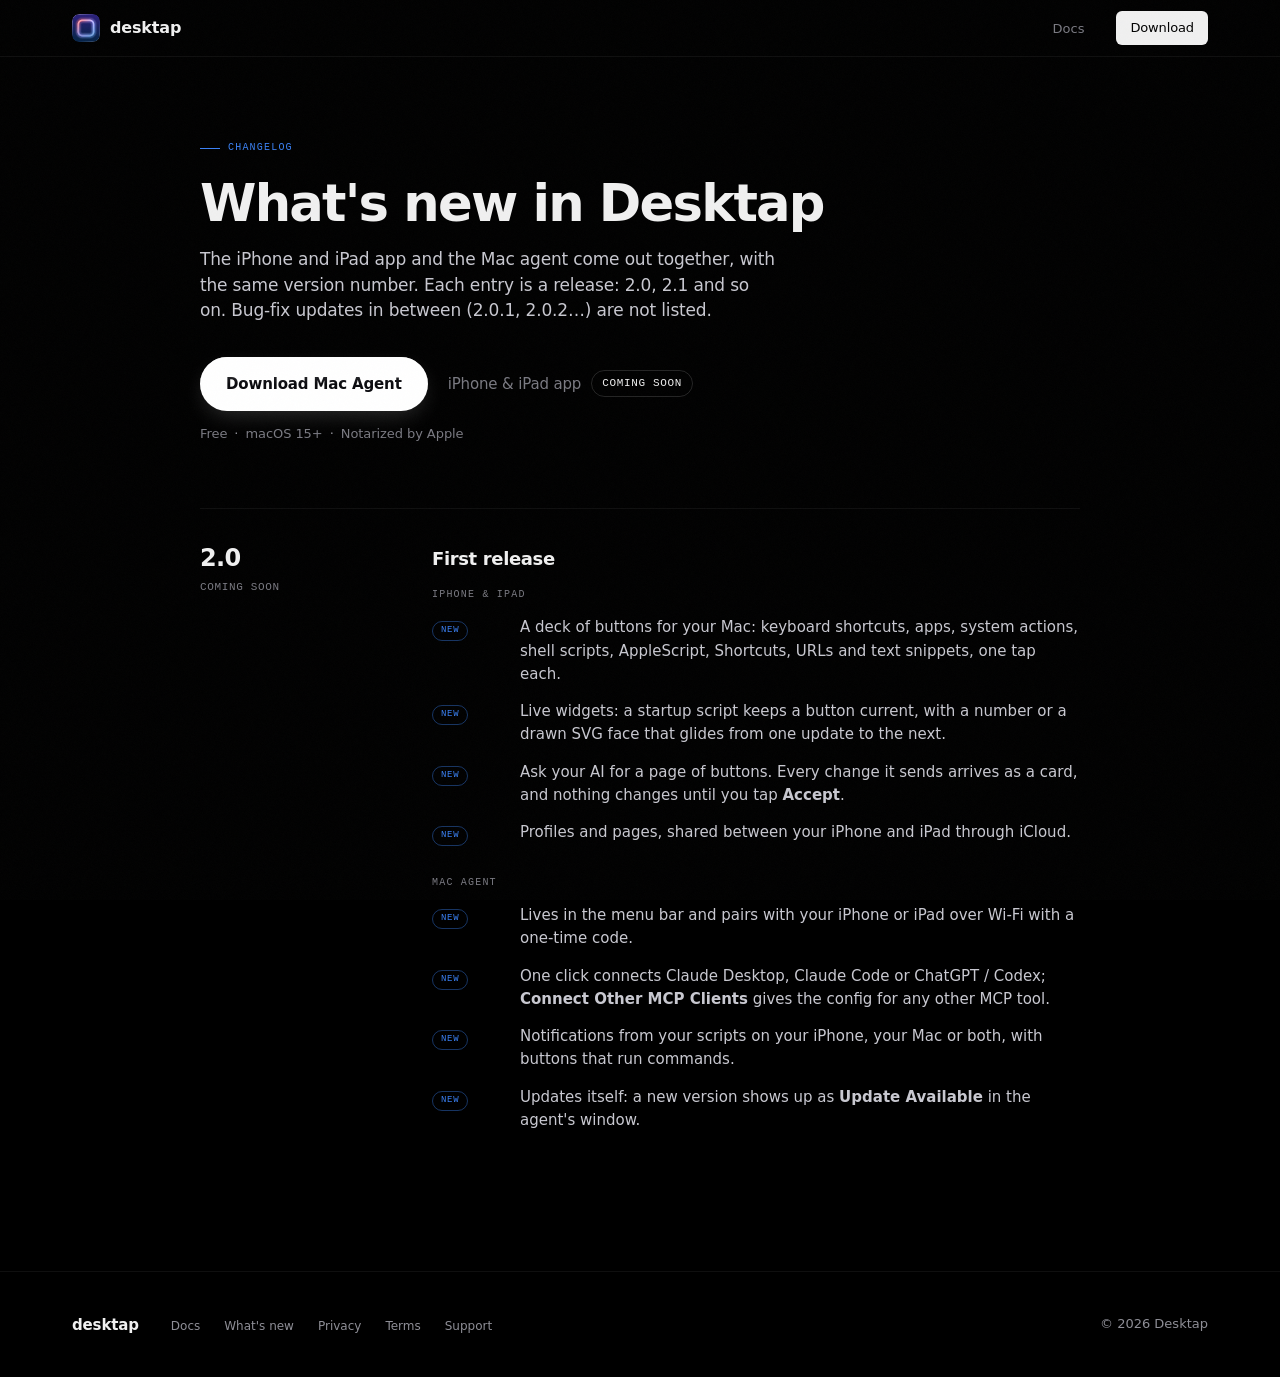
==== commit f89287fa: "New app icon "Neon" across the site: favicons, touch icon, header logo (a light 96 px copy), the pre" ====
--- a/changelog/index.html
+++ b/changelog/index.html
@@ -28,7 +28,7 @@
   <meta name="theme-color" content="#000000">
   <link rel="manifest" href="/site.webmanifest">
 
-  <link rel="stylesheet" href="/assets/style.css?v=20261007b">
+  <link rel="stylesheet" href="/assets/style.css?v=20261007c">
 
   <!-- A phone or tablet can't run the Mac agent: before the first paint, so the download buttons show "Send link to Mac" at once -->
   <script>
@@ -44,7 +44,7 @@
   <nav class="nav" role="navigation" aria-label="Main navigation">
     <div class="container">
       <a href="/" class="nav-logo" aria-label="Desktap home">
-        <img src="/assets/icon.png" alt="" width="28" height="28">
+        <img src="/assets/icon-96.png" alt="" width="28" height="28">
         desktap
       </a>
       <ul class="nav-links nav-compact">
--- a/assets/style.css
+++ b/assets/style.css
@@ -17,7 +17,8 @@
   --border-hover: rgba(255, 255, 255, 0.12);
   --text-primary: #F0F0F0;
   --text-secondary: #7A7A82;
-  --text-tertiary: #44444C;
+  /* Small quiet labels (footer, marquee, captions): 6.4:1 on black. The animated glow behind the page lightens the background up to about rgb(12, 49, 62), where this gray falls to 4.2:1: small text that can sit there has a dark backing (marquee, chat bubble) or a lighter color (.ww-foot) */
+  --text-tertiary: #8E8E96;
   --accent: #3B82F6;
   --accent-dim: #2563EB;
   --accent-glow: rgba(59, 130, 246, 0.25);
@@ -382,148 +383,69 @@
   font-size: 0.8125rem;
 }
 
-/* Hero phone visual */
+/* Hero visual */
 .hero-visual {
   display: flex;
   justify-content: center;
   position: relative;
 }
 
-.phone-frame {
+/* /next/: the deck on iPad and iPhone in Apple's product bezels (.hero-duo). Apple's marketing rules for its
+   devices: whole, upright, unchanged (no shadow, reflection or highlight on them), no overlap, no motion but a
+   fade, at least 200 px on screen — so side by side, bottom-aligned, at their real relative size (the iPhone 76%
+   of the iPad's height), a still aura behind and no hover; on a phone one under the other.
+   At every width the text is centered on top and the pair under it, wider than the container (up to 1320px,
+   24px from the window's edges, 16px ≤768px), so the buttons' labels read without zooming in. */
+.hero-duo {
+  min-height: auto;
+  padding: 120px 0 72px;
+}
+
+/* Two classes, so it beats `.hero .container` (1fr) of the ≤1024px block: a 1fr track takes the devices' fixed
+   width as its minimum and pushes the container past the window */
+.hero.hero-duo .container {
+  grid-template-columns: minmax(0, 1fr);
+  justify-items: center;
+  gap: 48px;
+  text-align: center;
+}
+
+.hero-duo .hero-content { max-width: 920px; }
+.hero-duo .hero-subtitle { max-width: 640px; margin: 0 auto 36px; }
+.hero-duo .hero-actions,
+.hero-duo .trust-line { justify-content: center; }
+
+.hero-duo .hero-visual { width: min(1320px, 100vw - 48px); }
+
+.hero-devices {
   position: relative;
-  width: min(380px, 80vw);
-  padding: 14px 14px;
-  border-radius: 64px;
-  background: linear-gradient(145deg, #2a2a30 0%, #0a0a0e 50%, #1c1c22 100%);
-  box-shadow:
-    inset 0 0 0 1.5px rgba(255,255,255,0.08),
-    inset 0 1px 0 rgba(255,255,255,0.12),
-    inset 0 -1px 0 rgba(0,0,0,0.6),
-    0 0 0 1px rgba(0,0,0,0.8),
-    0 32px 80px rgba(0,0,0,0.6),
-    0 0 120px rgba(120, 50, 180, 0.2);
-  transition: transform 0.4s cubic-bezier(0.16, 1, 0.3, 1);
-}
-
-.phone-frame::before {
+  isolation: isolate;
+  display: flex;
+  align-items: flex-end;
+  justify-content: space-between;
+  width: 100%;
+}
+
+.hero-devices::before {
   content: '';
   position: absolute;
-  top: 22px;
-  left: 50%;
-  transform: translateX(-50%);
-  width: 96px;
-  height: 28px;
-  background: #000;
-  border-radius: 20px;
-  z-index: 2;
-  box-shadow: inset 0 0 0 1px rgba(255,255,255,0.04);
-}
-
-.phone-frame::after {
-  content: '';
-  position: absolute;
-  left: -2px;
-  top: 110px;
-  width: 3px;
-  height: 32px;
-  background: linear-gradient(90deg, #1a1a1e, #3a3a40);
-  border-radius: 2px 0 0 2px;
-  box-shadow:
-    0 50px 0 #1a1a1e,
-    0 50px 0 0 #3a3a40,
-    0 96px 0 #1a1a1e;
-}
-
-.phone-frame img {
-  width: 100%;
-  height: auto;
-  display: block;
-  border-radius: 50px;
-  background: #000;
-  image-rendering: -webkit-optimize-contrast;
-  image-rendering: high-quality;
-  filter: contrast(1.05) saturate(1.08) brightness(1.02);
-  transform: translateZ(0);
-  -webkit-transform: translateZ(0);
-  backface-visibility: hidden;
-  -webkit-backface-visibility: hidden;
-}
-
-.phone-frame:hover {
-  transform: translateY(-8px) rotateX(2deg);
-}
-
-/* Floating capability badges around phone */
-.float-tag {
-  --tag-tint: 100, 210, 255;
-  position: absolute;
-  font-family: var(--display);
-  font-size: 0.75rem;
-  font-weight: 600;
-  letter-spacing: -0.005em;
-  padding: 7px 13px;
-  border-radius: 999px;
-  border: 1px solid rgba(var(--tag-tint), 0.45);
-  background:
-    linear-gradient(145deg, rgba(var(--tag-tint), 0.22) 0%, rgba(var(--tag-tint), 0.08) 100%),
-    rgba(10, 10, 18, 0.72);
-  color: rgb(var(--tag-tint));
-  backdrop-filter: blur(14px);
-  -webkit-backdrop-filter: blur(14px);
-  white-space: nowrap;
-  box-shadow:
-    inset 0 1px 0 rgba(255, 255, 255, 0.12),
-    0 8px 22px -6px rgba(var(--tag-tint), 0.5),
-    0 0 0 1px rgba(0, 0, 0, 0.4);
-  animation: floatTag 6s ease-in-out infinite;
-  z-index: 3;
-}
-
-/* LEFT side — odd positions */
-.float-tag:nth-child(2) {  /* ⌘ Hotkey */
-  --tag-tint: 191, 90, 242;
-  top: 6%; left: -54px; animation-delay: 0s;
-}
-.float-tag:nth-child(4) {  /* ⚙ System */
-  --tag-tint: 88, 86, 214;
-  top: 30%; left: -78px; animation-delay: 1.4s;
-}
-.float-tag:nth-child(6) {  /* ✦ AppleScript */
-  --tag-tint: 255, 214, 10;
-  top: 56%; left: -68px; animation-delay: 2.8s;
-}
-.float-tag:nth-child(8) {  /* → URL */
-  --tag-tint: 48, 209, 88;
-  bottom: 8%; left: -52px; animation-delay: 4.2s;
-}
-
-/* RIGHT side — even positions */
-.float-tag:nth-child(3) {  /* ▶ Launch App */
-  --tag-tint: 100, 210, 255;
-  top: 12%; right: -56px; animation-delay: 0.7s;
-}
-.float-tag:nth-child(5) {  /* $ Shell */
-  --tag-tint: 255, 159, 10;
-  top: 38%; right: -64px; animation-delay: 2.1s;
-}
-.float-tag:nth-child(7) {  /* ◐ Shortcut */
-  --tag-tint: 255, 55, 95;
-  top: 64%; right: -68px; animation-delay: 3.5s;
-}
-.float-tag:nth-child(9) {  /* ¶ Snippet */
-  --tag-tint: 255, 105, 97;
-  bottom: 4%; right: -52px; animation-delay: 4.9s;
-}
-
-@keyframes floatTag {
-  0%, 100% { transform: translateY(0); }
-  50% { transform: translateY(-6px); }
-}
+  inset: -12% -8%;
+  z-index: -1;
+  background: radial-gradient(closest-side, rgba(59, 130, 246, 0.16), rgba(59, 130, 246, 0));
+  pointer-events: none;
+}
+
+.hero-devices img { height: auto; }
+
+.hero-ipad { width: 75%; }
+.hero-iphone { width: 21.5%; }
 
 /* ---------- Marquee ---------- */
 .marquee {
   border-top: 1px solid var(--border);
   border-bottom: 1px solid var(--border);
+  /* Tones the glow down behind the labels, so they keep 4.5:1 wherever the glow is */
+  background: rgba(0, 0, 0, 0.4);
   padding: 14px 0;
   overflow: hidden;
   position: relative;
@@ -567,7 +489,7 @@
 
 .features-header {
   display: grid;
-  grid-template-columns: 1fr 1fr;
+  grid-template-columns: minmax(0, 1.4fr) minmax(0, 1fr);
   gap: 40px;
   margin-bottom: 72px;
   align-items: end;
@@ -583,6 +505,11 @@
   -webkit-background-clip: text;
   background-clip: text;
   -webkit-text-fill-color: transparent;
+}
+
+/* The second line of the header: quieter than the first, still readable (not tertiary) */
+.features-header h2 .features-sub {
+  -webkit-text-fill-color: var(--text-secondary);
 }
 
 .features-header p {
@@ -657,14 +584,15 @@
 /* Per-card vibrant accents */
 .bento-card:nth-child(1) { --card-tint: 88, 86, 214; }   /* indigo — 8 commands */
 .bento-card:nth-child(2) { --card-tint: 48, 209, 88; }   /* green — Live widgets */
-.bento-card:nth-child(3) { --card-tint: 255, 159, 10; }  /* orange — Pages */
+.bento-card:nth-child(3) { --card-tint: 255, 159, 10; }  /* orange — Pages that follow apps */
 .bento-card:nth-child(4) { --card-tint: 255, 55, 95; }   /* pink — Profiles */
-.bento-card:nth-child(5) { --card-tint: 100, 210, 255; } /* cyan — Grid */
+.bento-card:nth-child(5) { --card-tint: 100, 210, 255; } /* cyan — iPad */
 .bento-card:nth-child(6) { --card-tint: 191, 90, 242; }  /* purple — AI/MCP */
 .bento-card:nth-child(7) { --card-tint: 255, 214, 10; }  /* yellow — Sync/Privacy */
 
 .bento-card.span-8 { grid-column: span 8; }
 .bento-card.span-4 { grid-column: span 4; }
+.bento-card.span-12 { grid-column: span 12; }
 
 .bento-icon {
   width: 52px;
@@ -709,6 +637,11 @@
   z-index: 1;
 }
 
+.bento-card p strong {
+  color: var(--text-primary);
+  font-weight: 600;
+}
+
 .bento-card .card-number {
   position: absolute;
   top: 24px;
@@ -779,29 +712,61 @@
   box-shadow: 0 0 20px -5px rgba(var(--card-tint), 0.5);
 }
 
-/* Mini grid visual */
-.grid-mini {
+/* Pages card: the same deck with Figma in front, then Xcode — the top bar and first row of each page */
+.page-flip {
   display: grid;
-  grid-template-columns: repeat(4, 1fr);
-  grid-auto-rows: 22px;
-  gap: 5px;
-  margin-top: 18px;
-}
-
-.g-cell {
-  background: rgba(255, 255, 255, 0.05);
-  border: 1px solid rgba(255, 255, 255, 0.04);
-  border-radius: 5px;
-  transition: all 0.3s;
-}
-
-.g-cell.active {
-  background: linear-gradient(145deg, rgba(var(--card-tint), 0.4) 0%, rgba(var(--card-tint), 0.18) 100%);
-  border-color: rgba(var(--card-tint), 0.5);
-  box-shadow: 0 0 14px rgba(var(--card-tint), 0.4);
-}
-
-.g-cell.g-2x1 { grid-column: span 2; }
+  grid-template-columns: minmax(0, 1fr) auto minmax(0, 1fr);
+  align-items: center;
+  gap: 14px;
+  margin-top: 24px;
+  position: relative;
+  z-index: 1;
+}
+
+.page-flip figure { margin: 0; }
+
+.page-flip img,
+.card-ipad-screen,
+.for-shot {
+  display: block;
+  width: 100%;
+  height: auto;
+  border-radius: 12px;
+  background: var(--phone-screen);
+  box-shadow: 0 0 0 1px rgba(255, 255, 255, 0.1), 0 20px 48px -24px rgba(0, 0, 0, 0.9);
+}
+
+.page-flip figcaption {
+  margin-top: 10px;
+  font-family: var(--mono);
+  font-size: 0.6875rem;
+  letter-spacing: 0.12em;
+  text-transform: uppercase;
+  color: var(--text-secondary);
+}
+
+.page-flip-arrow {
+  font-family: var(--mono);
+  color: rgb(var(--card-tint));
+  margin-top: -22px; /* level with the pictures, not with picture + caption */
+}
+
+/* iPad card: the text left, the iPad's screen right — the screen alone, no Apple bezel */
+.bento-card.card-ipad {
+  display: grid;
+  grid-template-columns: minmax(0, 1fr) minmax(0, 1.55fr);
+  gap: 48px;
+  align-items: center;
+  padding-top: 56px; /* the card number above the picture, not on it */
+}
+
+.card-ipad-text p + p { margin-top: 12px; }
+
+.card-ipad-screen {
+  border-radius: 18px;
+  position: relative;
+  z-index: 1;
+}
 
 /* Live dashboard mini visual */
 .live-bars {
@@ -835,22 +800,32 @@
   50% { opacity: 0.8; transform: scaleY(1.15); }
 }
 
-/* ---------- MCP / Terminal ---------- */
-.mcp {
+/* ---------- AI (/next/) — the review card, what you say and get, the promise ---------- */
+.ai {
   padding: 120px 0;
-}
-
-.mcp-layout {
+  position: relative;
+}
+
+.ai-layout {
   display: grid;
-  grid-template-columns: 1fr 1.2fr;
-  gap: 64px;
-  align-items: center;
-}
-
-.mcp-content h2 {
+  grid-template-columns: minmax(0, 1fr) minmax(0, 340px);
+  grid-template-areas:
+    "head card"
+    "body card";
+  grid-template-rows: auto 1fr;
+  column-gap: 96px;
+  row-gap: 40px;
+  align-items: start;
+}
+
+.ai-head { grid-area: head; }
+.ai-card { grid-area: card; }
+.ai-body { grid-area: body; }
+
+.ai-head h2 {
   font-family: var(--display);
   font-weight: 700;
-  font-size: clamp(2.4rem, 5vw, 4.4rem);
+  font-size: clamp(2.2rem, 4.4vw, 3.6rem);
   line-height: 1.04;
   letter-spacing: -0.04em;
   margin-bottom: 24px;
@@ -858,27 +833,157 @@
   -webkit-background-clip: text;
   background-clip: text;
   -webkit-text-fill-color: transparent;
-}
-
-.mcp-content h2 .serif-accent {
+  text-wrap: balance;
+}
+
+.ai-head h2 em {
+  font-family: 'New York', 'Iowan Old Style', 'Hoefler Text', Georgia, serif;
+  font-style: italic;
+  font-weight: 500;
+  padding-right: 0.04em;
   background: linear-gradient(135deg, #bf5af2 0%, #64d2ff 100%);
   -webkit-background-clip: text;
   background-clip: text;
   -webkit-text-fill-color: transparent;
 }
 
-.mcp-content p {
+.ai-head p {
+  color: var(--text-secondary);
+  font-size: 1rem;
+  line-height: 1.65;
+  max-width: 560px;
+}
+
+.ai-head b, .ai-promise b { color: var(--text-primary); font-weight: 500; }
+
+/* The review card in Apple's bezel: as in the hero — no shadow or anything over the device, a fade without
+   movement (.reveal-fade), a still aura behind, never under 200 px */
+.ai-card {
+  position: relative;
+  isolation: isolate;
+  margin: 0;
+  width: 100%;
+  justify-self: center;
+}
+
+.ai-card::before {
+  content: '';
+  position: absolute;
+  inset: -10% -30%;
+  z-index: -1;
+  background: radial-gradient(closest-side, rgba(59, 130, 246, 0.16), rgba(59, 130, 246, 0));
+  pointer-events: none;
+}
+
+.ai-card img {
+  display: block;
+  width: 100%;
+  height: auto;
+}
+
+.ai-card figcaption {
+  margin-top: 18px;
+  text-align: center;
+  font-family: var(--mono);
+  font-size: 0.625rem;
+  letter-spacing: 0.1em;
+  text-transform: uppercase;
+  color: var(--text-secondary);
+}
+
+.reveal.reveal-fade { transform: none; }
+
+/* You say → you get */
+.ai-asks {
+  margin: 0;
+  border-top: 1px solid var(--border);
+}
+
+.ai-ask {
+  display: grid;
+  grid-template-columns: minmax(0, 1.15fr) minmax(0, 1fr);
+  gap: 32px;
+  padding: 16px 0;
+  border-bottom: 1px solid var(--border);
+}
+
+.ai-ask dt {
+  font-family: var(--display);
+  font-size: 1.0625rem;
+  font-weight: 500;
+  font-style: italic;
+  letter-spacing: -0.01em;
+  line-height: 1.4;
+  color: var(--text-primary);
+}
+
+.ai-ask dd {
+  position: relative;
+  margin: 0;
   color: var(--text-secondary);
   font-size: 0.9375rem;
-  line-height: 1.7;
-  margin-bottom: 16px;
-  max-width: 400px;
-}
-
-.mcp-content .compat-list {
-  display: flex;
-  gap: 12px;
-  margin-top: 24px;
+  line-height: 1.5;
+}
+
+.ai-ask dd::before {
+  content: '→';
+  position: absolute;
+  left: -24px;
+  color: var(--accent);
+}
+
+.ai-promise {
+  display: flex;
+  gap: 16px;
+  margin-top: 32px;
+  padding: 20px 22px;
+  background: rgba(14, 14, 22, 0.75);
+  backdrop-filter: blur(16px);
+  -webkit-backdrop-filter: blur(16px);
+  border: 1px solid var(--border);
+  border-radius: 14px;
+}
+
+.ai-promise > svg {
+  flex: none;
+  width: 24px;
+  height: 24px;
+  color: var(--accent);
+}
+
+.ai-promise p {
+  color: var(--text-secondary);
+  font-size: 0.9375rem;
+  line-height: 1.6;
+}
+
+.ai-promise p + p { margin-top: 6px; }
+
+.ai-more {
+  display: inline-flex;
+  align-items: center;
+  gap: 6px;
+  margin-top: 12px;
+  font-size: 0.875rem;
+  font-weight: 500;
+  color: var(--accent);
+}
+
+.ai-more::after { content: '→'; transition: transform 0.2s; }
+.ai-more:hover::after { transform: translateX(3px); }
+
+.ai-works {
+  display: flex;
+  flex-wrap: wrap;
+  align-items: center;
+  gap: 10px;
+  margin-top: 28px;
+}
+
+.ai-works-label {
+  margin-right: 4px;
+  font-size: 0.8125rem;
+  color: var(--text-secondary);
 }
 
 .compat-item {
@@ -892,198 +997,76 @@
   color: var(--text-secondary);
 }
 
-/* MCP flow visual */
-.mcp-flow {
-  display: flex;
-  flex-direction: column;
-  gap: 8px;
-  position: relative;
-}
-
-.flow-card {
-  background:
-    radial-gradient(120% 80% at 0% 0%, rgba(var(--flow-tint, 191, 90, 242), 0.10) 0%, transparent 55%),
-    linear-gradient(180deg, rgba(20, 20, 30, 0.85) 0%, rgba(10, 10, 18, 0.85) 100%);
-  backdrop-filter: blur(20px);
-  -webkit-backdrop-filter: blur(20px);
-  border: 1px solid rgba(var(--flow-tint, 191, 90, 242), 0.18);
-  border-radius: 22px;
-  padding: 22px;
-  position: relative;
-  overflow: hidden;
-  box-shadow: 0 16px 48px -16px rgba(var(--flow-tint, 191, 90, 242), 0.35);
-}
-
-.flow-client { --flow-tint: 191, 90, 242; }
-.flow-result { --flow-tint: 100, 210, 255; }
-
-.flow-card-header {
-  display: flex;
-  align-items: center;
-  gap: 12px;
-  margin-bottom: 16px;
-}
-
-.flow-avatar {
-  width: 38px;
-  height: 38px;
-  border-radius: 50%;
-  display: flex;
-  align-items: center;
-  justify-content: center;
-  color: white;
-  flex-shrink: 0;
-}
-
-.flow-avatar-claude {
-  background: #f0eee5;
-  box-shadow: 0 4px 16px -4px rgba(217, 119, 87, 0.5);
-  overflow: hidden;
-}
-
-.flow-avatar-claude img {
-  width: 100%;
-  height: 100%;
-  object-fit: cover;
-  border-radius: 50%;
-}
-
-.flow-avatar-app {
-  background: linear-gradient(145deg, rgba(100, 210, 255, 0.3), rgba(100, 210, 255, 0.1));
-  border: 1px solid rgba(100, 210, 255, 0.4);
-  box-shadow: 0 4px 16px -4px rgba(100, 210, 255, 0.5);
-}
-
-.flow-avatar-app img { border-radius: 6px; }
-
-.flow-card-title {
-  font-family: var(--display);
+/* Claude Code waiting for an answer: one live button (assets/js/live-widgets.js) on a patch of phone screen */
+.ai-wait {
+  display: flex;
+  align-items: center;
+  gap: 28px;
+  margin-top: 72px;
+  padding: 22px 28px 22px 22px;
+  background: rgba(14, 14, 22, 0.75);
+  backdrop-filter: blur(16px);
+  -webkit-backdrop-filter: blur(16px);
+  border: 1px solid var(--border);
+  border-radius: 14px;
+}
+
+.ai-wait-face {
+  flex: none;
+  width: 108px;
+  padding: 14px;
+  background: var(--phone-screen);
+  border: 1px solid var(--border);
+  border-radius: 26px;
+}
+
+.ai-wait-face .ww-slot { width: 100%; }
+
+.ai-wait-text { flex: 1; }
+
+.ai-wait h3 {
+  font-family: var(--display);
+  font-size: 1.125rem;
+  font-weight: 600;
+  letter-spacing: -0.02em;
+  margin-bottom: 6px;
+}
+
+.ai-wait p {
+  color: var(--text-secondary);
   font-size: 0.9375rem;
-  font-weight: 600;
-  color: var(--text-primary);
-  letter-spacing: -0.01em;
-}
-
-.flow-card-meta {
-  font-family: var(--mono);
-  font-size: 0.625rem;
-  color: var(--text-tertiary);
-  letter-spacing: 0.06em;
-  text-transform: uppercase;
-  margin-top: 2px;
-}
-
-.flow-bubble {
-  background: linear-gradient(145deg, rgba(191, 90, 242, 0.18), rgba(191, 90, 242, 0.06));
-  border: 1px solid rgba(191, 90, 242, 0.3);
-  color: var(--text-primary);
-  padding: 14px 18px;
-  border-radius: 16px 16px 16px 4px;
-  font-size: 0.9375rem;
-  line-height: 1.45;
-  font-weight: 400;
-}
-
-.flow-pipe {
-  display: flex;
-  align-items: center;
-  justify-content: center;
-  height: 44px;
-  position: relative;
-}
-
-.flow-pipe::before {
-  content: '';
-  position: absolute;
-  left: 50%;
-  top: 0;
-  bottom: 0;
-  width: 2px;
-  background: linear-gradient(180deg,
-    rgba(191, 90, 242, 0.6) 0%,
-    rgba(100, 210, 255, 0.6) 100%);
-  transform: translateX(-50%);
-  border-radius: 2px;
-  box-shadow: 0 0 12px rgba(191, 90, 242, 0.4);
-}
-
-.flow-pipe::after {
-  content: '';
-  position: absolute;
-  left: 50%;
-  top: 0;
-  width: 6px;
-  height: 6px;
-  background: rgba(100, 210, 255, 0.95);
-  border-radius: 50%;
-  transform: translateX(-50%);
-  box-shadow: 0 0 12px rgba(100, 210, 255, 0.8);
-  animation: flowDrop 2.4s ease-in-out infinite;
-}
-
-@keyframes flowDrop {
-  0%   { top: 0;    opacity: 0; }
-  20%  { opacity: 1; }
-  80%  { opacity: 1; }
-  100% { top: 100%; opacity: 0; }
-}
-
-.flow-pipe-label {
-  position: relative;
-  z-index: 1;
-  font-family: var(--mono);
-  font-size: 0.625rem;
-  letter-spacing: 0.14em;
-  text-transform: uppercase;
-  color: var(--text-secondary);
-  background: rgba(10, 10, 18, 0.95);
-  padding: 5px 14px;
-  border: 1px solid rgba(255, 255, 255, 0.1);
-  border-radius: 999px;
-  backdrop-filter: blur(10px);
-}
-
-.flow-buttons {
-  display: grid;
-  grid-template-columns: 1fr 1fr;
-  gap: 10px;
-}
-
-.flow-btn {
-  display: flex;
-  align-items: center;
-  gap: 12px;
-  padding: 14px 16px;
-  background: linear-gradient(180deg, rgba(255,255,255,0.06), rgba(255,255,255,0.02));
-  border: 1px solid rgba(255,255,255,0.08);
-  border-radius: 14px;
-  color: var(--text-primary);
-  font-size: 0.875rem;
-  font-weight: 500;
-  letter-spacing: -0.01em;
-  opacity: 0;
-  animation: flowBtnReveal 0.5s cubic-bezier(0.16, 1, 0.3, 1) forwards;
-  transition: transform 0.25s, border-color 0.25s;
-}
-
-.flow-btn:hover {
-  transform: translateY(-1px);
-  border-color: rgba(100, 210, 255, 0.3);
-}
-
-.flow-btn:nth-child(1) { animation-delay: 0.5s; }
-.flow-btn:nth-child(2) { animation-delay: 0.7s; }
-.flow-btn:nth-child(3) { animation-delay: 0.9s; }
-.flow-btn:nth-child(4) { animation-delay: 1.1s; }
-
-.flow-btn-icon {
-  font-size: 1.125rem;
-  line-height: 1;
-}
-
-@keyframes flowBtnReveal {
-  from { opacity: 0; transform: translateY(10px) scale(0.96); }
-  to   { opacity: 1; transform: translateY(0) scale(1); }
+  line-height: 1.6;
+  max-width: 620px;
+}
+
+.ai-wait .ai-more { flex: none; margin-top: 0; }
+
+@media (max-width: 1024px) {
+  .ai-layout {
+    grid-template-columns: minmax(0, 1fr);
+    grid-template-areas: "head" "card" "body";
+    grid-template-rows: none;
+    row-gap: 48px;
+  }
+  .ai-card { max-width: 300px; }
+}
+
+@media (max-width: 768px) {
+  .ai { padding: 100px 0; }
+  .ai-wait { flex-wrap: wrap; margin-top: 56px; }
+  .ai-wait-text { flex-basis: calc(100% - 136px); }
+  .ai-wait .ai-more { margin-left: 136px; }
+}
+
+/* Narrow: the answer under the ask, its arrow in front */
+@media (max-width: 560px) {
+  .ai-ask { grid-template-columns: minmax(0, 1fr); gap: 4px; }
+  .ai-ask dd { padding-left: 22px; }
+  .ai-ask dd::before { left: 0; }
+  .ai-card { max-width: 260px; }
+  .ai-wait { flex-direction: column; align-items: flex-start; gap: 18px; padding: 22px; }
+  .ai-wait-text { flex-basis: auto; }
+  .ai-wait .ai-more { margin-left: 0; }
 }
 
 /* ---------- How It Works — horizontal ---------- */
@@ -1428,7 +1411,7 @@
   transition: color 0.2s;
 }
 
-.footer-links a:hover { color: var(--text-secondary); }
+.footer-links a:hover { color: var(--text-primary); }
 
 .footer-right {
   font-size: 0.8125rem;
@@ -1467,10 +1450,16 @@
 .hero-subtitle{ animation: fadeUp 0.7s cubic-bezier(0.16,1,0.3,1) 0.4s both; }
 .hero-actions { animation: fadeUp 0.7s cubic-bezier(0.16,1,0.3,1) 0.5s both; }
 .hero-visual  { animation: fadeUp 1s cubic-bezier(0.16,1,0.3,1) 0.6s both; }
+.hero-duo .hero-visual { animation-name: fadeIn; }  /* Apple's devices: a fade, no movement */
 
 @keyframes fadeUp {
   from { opacity: 0; transform: translateY(32px); }
   to   { opacity: 1; transform: translateY(0); }
+}
+
+@keyframes fadeIn {
+  from { opacity: 0; }
+  to   { opacity: 1; }
 }
 
 /* ---------- Legal ---------- */
@@ -1681,6 +1670,680 @@
 
 @media (max-width: 480px) {
   .release-changes li { grid-template-columns: 1fr; gap: 6px; }
+}
+
+/* ---------- Press kit (/next/press/) ---------- */
+/* Same frame as the changelog: a head, then sections divided by a hairline, title on the left at full width */
+.press.container {
+  padding: 140px 32px 96px;
+  max-width: 1080px;
+  margin: 0 auto;
+}
+
+.press-head { margin-bottom: 56px; }
+
+.press-head h1 {
+  font-family: var(--display);
+  font-weight: 700;
+  font-size: clamp(2.2rem, 4.5vw, 3.2rem);
+  line-height: 1.08;
+  letter-spacing: -0.035em;
+  margin-bottom: 16px;
+}
+
+.press-lede {
+  max-width: 600px;
+  color: #c8c8d0;
+  font-family: var(--display);
+  font-size: 1.0625rem;
+  line-height: 1.5;
+  letter-spacing: -0.01em;
+  margin-bottom: 32px;
+}
+
+.press-actions {
+  display: flex;
+  flex-wrap: wrap;
+  align-items: center;
+  gap: 12px 18px;
+}
+
+.press-zip-meta,
+.press-group span,
+.press-shot figcaption span {
+  color: var(--text-secondary);
+  font-family: var(--mono);
+  font-size: 0.6875rem;
+  letter-spacing: 0.04em;
+}
+
+.press-contact {
+  margin-top: 24px;
+  color: var(--text-tertiary);
+  font-size: 0.9375rem;
+}
+
+.press-contact a,
+.press-note a,
+.press-links a { color: var(--text-primary); border-bottom: 1px solid rgba(255, 255, 255, 0.2); transition: border-color 0.2s, color 0.2s; }
+.press-contact a:hover,
+.press-note a:hover,
+.press-links a:hover { color: var(--accent); border-color: var(--accent); }
+
+.press-toc {
+  display: flex;
+  flex-wrap: wrap;
+  gap: 8px;
+  margin-top: 28px;
+  list-style: none;
+}
+
+.press-toc a {
+  display: inline-block;
+  padding: 6px 12px;
+  border: 1px solid var(--border-hover);
+  border-radius: 999px;
+  color: var(--text-secondary);
+  font-family: var(--mono);
+  font-size: 0.6875rem;
+  letter-spacing: 0.06em;
+  text-transform: uppercase;
+  transition: color 0.2s, border-color 0.2s;
+}
+
+.press-toc a:hover { color: var(--text-primary); border-color: rgba(255, 255, 255, 0.3); }
+
+.press-section {
+  padding: 44px 0;
+  border-top: 1px solid var(--border);
+  scroll-margin-top: 64px;
+}
+
+.press-section h2 {
+  font-family: var(--display);
+  font-weight: 700;
+  font-size: 1.5rem;
+  line-height: 1.1;
+  letter-spacing: -0.03em;
+  margin-bottom: 24px;
+}
+
+.press-note {
+  max-width: 640px;
+  margin: -8px 0 24px;
+  color: var(--text-tertiary);
+  font-size: 0.9375rem;
+  line-height: 1.55;
+}
+
+.press-section b { color: var(--text-primary); font-weight: 600; }
+
+/* Facts: the name of the fact on the left, the fact on the right */
+.press-facts > div {
+  display: grid;
+  grid-template-columns: 200px 1fr;
+  gap: 32px;
+  padding: 14px 0;
+  border-top: 1px solid var(--border);
+}
+
+.press-facts > div:first-child { border-top: none; padding-top: 0; }
+
+.press-facts dt {
+  padding-top: 3px;
+  color: var(--text-secondary);
+  font-family: var(--mono);
+  font-size: 0.6875rem;
+  font-weight: 500;
+  letter-spacing: 0.1em;
+  text-transform: uppercase;
+}
+
+.press-facts dd {
+  max-width: 680px;
+  color: #c8c8d0;
+  font-size: 0.9375rem;
+  line-height: 1.6;
+}
+
+.press-links { display: flex; flex-wrap: wrap; gap: 6px 20px; }
+
+/* Descriptions: one card per length, Copy in its corner */
+.press-texts {
+  display: grid;
+  grid-template-columns: repeat(2, minmax(0, 1fr));
+  gap: 16px;
+}
+
+.press-text {
+  padding: 20px 22px 22px;
+  background: var(--bg-card);
+  border: 1px solid var(--border);
+  border-radius: 16px;
+}
+
+/* One line and 25 words side by side; 50 and 150 words at full width */
+.press-text:nth-child(n + 3) { grid-column: 1 / -1; }
+
+.press-text header {
+  display: flex;
+  align-items: center;
+  justify-content: space-between;
+  gap: 12px;
+  margin-bottom: 12px;
+}
+
+.press-text h3 {
+  color: var(--accent);
+  font-family: var(--mono);
+  font-size: 0.6875rem;
+  font-weight: 500;
+  letter-spacing: 0.1em;
+  text-transform: uppercase;
+}
+
+.press-copy {
+  padding: 5px 12px;
+  background: transparent;
+  border: 1px solid var(--border-hover);
+  border-radius: 999px;
+  color: var(--text-secondary);
+  font-family: var(--mono);
+  font-size: 0.6875rem;
+  letter-spacing: 0.04em;
+  cursor: pointer;
+  transition: color 0.2s, border-color 0.2s;
+}
+
+.press-copy:hover { color: var(--text-primary); border-color: rgba(255, 255, 255, 0.3); }
+.press-copy.is-done { color: var(--green); border-color: rgba(52, 211, 153, 0.35); }
+
+.press-text-body p {
+  color: #c8c8d0;
+  font-size: 0.9375rem;
+  line-height: 1.6;
+}
+
+.press-text-body p + p { margin-top: 12px; }
+
+/* What sets it apart */
+.press-points {
+  display: grid;
+  grid-template-columns: repeat(3, minmax(0, 1fr));
+  gap: 16px;
+  list-style: none;
+  counter-reset: press-point;
+}
+
+.press-points li {
+  counter-increment: press-point;
+  padding: 20px 22px 22px;
+  background: var(--bg-card);
+  border: 1px solid var(--border);
+  border-radius: 16px;
+  color: #c8c8d0;
+  font-size: 0.9375rem;
+  line-height: 1.6;
+}
+
+.press-points li::before {
+  content: "0" counter(press-point);
+  display: block;
+  margin-bottom: 10px;
+  color: var(--accent);
+  font-family: var(--mono);
+  font-size: 0.6875rem;
+  letter-spacing: 0.1em;
+}
+
+.press-points li > b:first-child { display: block; margin-bottom: 6px; font-family: var(--display); font-size: 1.0625rem; letter-spacing: -0.015em; line-height: 1.35; }
+
+/* Short FAQ: questions open, no folding — it's four of them */
+.press-faq { max-width: 720px; }
+
+.press-faq dt {
+  font-family: var(--display);
+  font-weight: 600;
+  font-size: 1.0625rem;
+  letter-spacing: -0.015em;
+}
+
+.press-faq dd {
+  margin: 6px 0 22px;
+  color: #c8c8d0;
+  font-size: 0.9375rem;
+  line-height: 1.6;
+}
+
+.press-faq dd:last-child { margin-bottom: 0; }
+
+/* Pictures: previews link to the full PNGs; no device frames — a radius, a ring and a shadow */
+.press-group {
+  display: flex;
+  align-items: baseline;
+  flex-wrap: wrap;
+  gap: 4px 12px;
+  margin: 36px 0 16px;
+  font-family: var(--display);
+  font-weight: 600;
+  font-size: 1.0625rem;
+  letter-spacing: -0.015em;
+}
+
+.press-note + .press-group { margin-top: 8px; }
+
+.press-shots { display: grid; gap: 20px 16px; }
+.press-shots-phone { grid-template-columns: repeat(5, minmax(0, 1fr)); }
+.press-shots-wide { grid-template-columns: repeat(3, minmax(0, 1fr)); }
+.press-shots-icon { grid-template-columns: 160px; }
+
+.press-shot a {
+  display: block;
+  border-radius: 14px;
+  outline-offset: 3px;
+}
+
+.press-shot img {
+  display: block;
+  width: 100%;
+  height: auto;
+  border-radius: 14px;
+  box-shadow:
+    0 0 0 1px rgba(255, 255, 255, 0.1),
+    0 18px 40px -16px rgba(0, 0, 0, 0.9);
+  transition: transform 0.25s, box-shadow 0.25s;
+}
+
+.press-shots-phone .press-shot img { border-radius: 18px; }
+.press-shot-window img { border-radius: 10px; }
+.press-shot-icon img { border-radius: 0; box-shadow: none; }
+
+.press-shot a:hover img {
+  transform: translateY(-2px);
+  box-shadow:
+    0 0 0 1px rgba(255, 255, 255, 0.22),
+    0 22px 44px -16px rgba(0, 0, 0, 0.9);
+}
+
+.press-shot-icon a:hover img { box-shadow: none; }
+
+.press-shot figcaption {
+  display: flex;
+  flex-wrap: wrap;
+  justify-content: space-between;
+  gap: 2px 8px;
+  margin-top: 10px;
+  color: #c8c8d0;
+  font-size: 0.8125rem;
+  line-height: 1.4;
+}
+
+.press-legal p {
+  max-width: 720px;
+  color: var(--text-secondary);
+  font-size: 0.8125rem;
+  line-height: 1.6;
+}
+
+@media (max-width: 1024px) {
+  .press-shots-phone { grid-template-columns: repeat(3, minmax(0, 1fr)); }
+  .press-shots-wide { grid-template-columns: repeat(2, minmax(0, 1fr)); }
+  .press-points { grid-template-columns: 1fr; }
+}
+
+@media (max-width: 768px) {
+  .press.container { padding: 120px 20px 72px; }
+  .press-head { margin-bottom: 40px; }
+  .press-section { padding: 36px 0; }
+  .press-facts > div { grid-template-columns: 1fr; gap: 6px; }
+  .press-texts { grid-template-columns: 1fr; }
+  .press-shots-phone { grid-template-columns: repeat(2, minmax(0, 1fr)); }
+  .press-shots-wide { grid-template-columns: 1fr; }
+  .press-shots-icon { grid-template-columns: 120px; }
+}
+
+/* ---------- Security page (/security/) ---------- */
+/* The press kit's frame: a head with section pills, then sections divided by a hairline; prose stays at reading width */
+.sec.container {
+  padding: 140px 32px 96px;
+  max-width: 1080px;
+  margin: 0 auto;
+}
+
+.sec-head { margin-bottom: 56px; }
+
+.sec-head h1 {
+  max-width: 820px;
+  font-family: var(--display);
+  font-weight: 700;
+  font-size: clamp(2.2rem, 4.5vw, 3.2rem);
+  line-height: 1.08;
+  letter-spacing: -0.035em;
+  margin-bottom: 16px;
+}
+
+.sec-lede {
+  max-width: 640px;
+  color: #c8c8d0;
+  font-family: var(--display);
+  font-size: 1.0625rem;
+  line-height: 1.5;
+  letter-spacing: -0.01em;
+}
+
+.sec-toc {
+  display: flex;
+  flex-wrap: wrap;
+  gap: 8px;
+  margin-top: 28px;
+  list-style: none;
+}
+
+.sec-toc a {
+  display: inline-block;
+  padding: 6px 12px;
+  border: 1px solid var(--border-hover);
+  border-radius: 999px;
+  color: var(--text-secondary);
+  font-family: var(--mono);
+  font-size: 0.6875rem;
+  letter-spacing: 0.06em;
+  text-transform: uppercase;
+  transition: color 0.2s, border-color 0.2s;
+}
+
+.sec-toc a:hover { color: var(--text-primary); border-color: rgba(255, 255, 255, 0.3); }
+
+.sec-section {
+  padding: 44px 0;
+  border-top: 1px solid var(--border);
+  scroll-margin-top: 64px;
+}
+
+.sec-section h2 {
+  font-family: var(--display);
+  font-weight: 700;
+  font-size: 1.5rem;
+  line-height: 1.1;
+  letter-spacing: -0.03em;
+  margin-bottom: 24px;
+}
+
+.sec-section h3 {
+  margin: 36px 0 12px;
+  color: var(--text-primary);
+  font-family: var(--display);
+  font-weight: 600;
+  font-size: 1.0625rem;
+  line-height: 1.35;
+  letter-spacing: -0.015em;
+  scroll-margin-top: 80px;
+}
+
+.sec-section p,
+.sec-list li {
+  max-width: 680px;
+  color: #c8c8d0;
+  font-size: 0.9375rem;
+  line-height: 1.6;
+}
+
+.sec-section p + p { margin-top: 12px; }
+
+.sec-section .sec-note {
+  max-width: 640px;
+  margin: -8px 0 24px;
+  color: var(--text-tertiary);
+  line-height: 1.55;
+}
+
+.sec-section b { color: var(--text-primary); font-weight: 600; }
+
+.sec-section p a,
+.sec-list a { color: var(--text-primary); border-bottom: 1px solid rgba(255, 255, 255, 0.2); transition: border-color 0.2s, color 0.2s; }
+.sec-section p a:hover,
+.sec-list a:hover { color: var(--accent); border-color: var(--accent); }
+
+.sec-section code {
+  font-family: var(--mono);
+  font-size: 0.8125em;
+  background: rgba(255, 255, 255, 0.06);
+  border: 1px solid var(--border);
+  border-radius: 4px;
+  padding: 1px 5px;
+  color: #C9D1D9;
+  overflow-wrap: anywhere;
+  -webkit-box-decoration-break: clone;
+  box-decoration-break: clone;
+}
+
+/* In short: the agent's four points, each with a link to its section; the AI's three groups below */
+.sec-promises {
+  display: grid;
+  grid-template-columns: repeat(2, minmax(0, 1fr));
+  gap: 16px;
+  list-style: none;
+}
+
+.sec-ai {
+  display: grid;
+  grid-template-columns: repeat(3, minmax(0, 1fr));
+  gap: 16px;
+  margin-top: 16px;
+  list-style: none;
+}
+
+.sec-promises li,
+.sec-ai li {
+  display: flex;
+  flex-direction: column;
+  padding: 20px 22px 22px;
+  background: var(--bg-card);
+  border: 1px solid var(--border);
+  border-radius: 16px;
+}
+
+.sec-promises svg,
+.sec-ai svg {
+  flex-shrink: 0;
+  width: 20px;
+  height: 20px;
+  margin-bottom: 14px;
+  color: var(--accent);
+}
+
+.sec-ai svg { color: var(--text-secondary); }
+.sec-ai .is-accent svg { color: var(--accent); }
+
+.sec-promises b,
+.sec-ai b {
+  display: block;
+  margin-bottom: 6px;
+  font-family: var(--display);
+  font-size: 1.0625rem;
+  line-height: 1.35;
+  letter-spacing: -0.015em;
+}
+
+.sec-promises p,
+.sec-ai p { max-width: none; }
+
+.sec-promises p { flex: 1; }
+
+.sec-ai p + p {
+  margin-top: 8px;
+  padding-top: 8px;
+  border-top: 1px solid var(--border);
+}
+
+.sec-more {
+  display: inline-flex;
+  align-self: flex-start;
+  align-items: center;
+  gap: 6px;
+  margin-top: 14px;
+  color: var(--accent);
+  font-size: 0.8125rem;
+  font-weight: 500;
+}
+
+.sec-more::after { content: '→'; transition: transform 0.2s; }
+.sec-more:hover::after { transform: translateX(3px); }
+
+/* Steps of pairing: numbers in rings; the lists: a quiet dot */
+.sec-steps {
+  display: grid;
+  gap: 14px;
+  max-width: 680px;
+  margin: 20px 0 24px;
+  list-style: none;
+  counter-reset: sec-step;
+}
+
+.sec-steps li {
+  position: relative;
+  padding-left: 40px;
+  counter-increment: sec-step;
+  color: #c8c8d0;
+  font-size: 0.9375rem;
+  line-height: 1.6;
+}
+
+.sec-steps li::before {
+  content: counter(sec-step);
+  position: absolute;
+  top: -1px;
+  left: 0;
+  width: 26px;
+  height: 26px;
+  border: 1px solid rgba(59, 130, 246, 0.5);
+  border-radius: 50%;
+  color: var(--accent);
+  font-family: var(--mono);
+  font-size: 0.75rem;
+  line-height: 24px;
+  text-align: center;
+}
+
+.sec-list {
+  display: grid;
+  gap: 10px;
+  margin-top: 16px;
+  list-style: none;
+}
+
+.sec-list li {
+  position: relative;
+  padding-left: 18px;
+}
+
+.sec-list li::before {
+  content: '';
+  position: absolute;
+  top: 0.7em;
+  left: 2px;
+  width: 5px;
+  height: 5px;
+  border-radius: 50%;
+  background: var(--text-secondary);
+}
+
+.sec-list + p,
+.sec-quote + p { margin-top: 16px; }
+
+.sec-quote {
+  max-width: 640px;
+  margin: 16px 0;
+  padding-left: 16px;
+  border-left: 2px solid var(--border-hover);
+  color: var(--text-primary);
+  font-size: 0.9375rem;
+  line-height: 1.6;
+}
+
+/* A text with its phone picture on the right; the picture links to the full PNG */
+.sec-split {
+  display: grid;
+  grid-template-columns: minmax(0, 1fr) 240px;
+  gap: 56px;
+  align-items: start;
+}
+
+.sec-shot { margin: 0; }
+
+.sec-shot a {
+  display: block;
+  border-radius: 18px;
+  outline-offset: 3px;
+}
+
+.sec-shot img {
+  display: block;
+  width: 100%;
+  height: auto;
+  border-radius: 18px;
+  box-shadow:
+    0 0 0 1px rgba(255, 255, 255, 0.1),
+    0 18px 40px -16px rgba(0, 0, 0, 0.9);
+  transition: transform 0.25s, box-shadow 0.25s;
+}
+
+.sec-shot a:hover img {
+  transform: translateY(-2px);
+  box-shadow:
+    0 0 0 1px rgba(255, 255, 255, 0.22),
+    0 22px 44px -16px rgba(0, 0, 0, 0.9);
+}
+
+.sec-shot figcaption {
+  margin-top: 10px;
+  color: #c8c8d0;
+  font-size: 0.8125rem;
+  line-height: 1.4;
+}
+
+/* For developers: the press kit's facts, the subject on the left */
+.sec-spec > div {
+  display: grid;
+  grid-template-columns: 200px 1fr;
+  gap: 32px;
+  padding: 14px 0;
+  border-top: 1px solid var(--border);
+}
+
+.sec-spec > div:first-child { border-top: none; padding-top: 0; }
+
+.sec-spec dt {
+  padding-top: 3px;
+  color: var(--text-secondary);
+  font-family: var(--mono);
+  font-size: 0.6875rem;
+  font-weight: 500;
+  letter-spacing: 0.1em;
+  text-transform: uppercase;
+}
+
+.sec-spec dd {
+  max-width: 680px;
+  color: #c8c8d0;
+  font-size: 0.9375rem;
+  line-height: 1.6;
+}
+
+.sec-section .sec-docs { margin-top: 32px; }
+
+@media (max-width: 1024px) {
+  .sec-ai { grid-template-columns: 1fr; }
+}
+
+@media (max-width: 768px) {
+  .sec.container { padding: 120px 20px 72px; }
+  .sec-head { margin-bottom: 40px; }
+  .sec-section { padding: 36px 0; }
+  .sec-promises { grid-template-columns: 1fr; }
+  .sec-split { grid-template-columns: 1fr; gap: 28px; }
+  .sec-shot { width: 100%; max-width: 240px; margin: 0 auto; }
+  .sec-spec > div { grid-template-columns: 1fr; gap: 6px; }
 }
 
 /* ---------- Docs ----------
@@ -3052,8 +3715,6 @@
   .hero-subtitle { margin: 0 auto 40px; }
   .hero-actions { justify-content: center; }
   .hero .trust-line { justify-content: center; }
-  .mcp-layout { grid-template-columns: 1fr; gap: 48px; }
-  .mcp-content p { max-width: 100%; }
   .features-header { grid-template-columns: 1fr; }
   .features-header p { justify-self: start; }
 }
@@ -3065,11 +3726,16 @@
     grid-template-columns: 1fr;
   }
 
+  .bento-card.span-12,
   .bento-card.span-8,
   .bento-card.span-4 {
     grid-column: span 1;
   }
 
+  .bento-card.card-ipad { grid-template-columns: 1fr; gap: 32px; }
+  .page-flip { grid-template-columns: 1fr; gap: 10px; }
+  .page-flip-arrow { margin: 0; justify-self: center; transform: rotate(90deg); }
+
   .steps {
     grid-template-columns: 1fr;
   }
@@ -3077,8 +3743,6 @@
   .nav-links { display: none; }
   .nav-links.nav-compact { display: flex; gap: 20px; }
   .nav-compact .nav-section { display: none; }
-
-  .float-tag { display: none; }
 
   .footer .container {
     flex-direction: column;
@@ -3090,11 +3754,12 @@
     gap: 16px;
   }
 
+  /* Seven links don't fit a phone's width: they wrap whole, never inside "What's new" */
+  .footer-links { flex-wrap: wrap; justify-content: center; gap: 12px 22px; }
+  .footer-links a { white-space: nowrap; }
+
   .hero { min-height: auto; padding: 130px 0 60px; }
-
-  .mcp-content .compat-list {
-    flex-wrap: wrap;
-  }
+  .hero-duo .hero-visual { width: calc(100vw - 32px); }
 
   .cta-actions {
     flex-direction: column;
@@ -3102,6 +3767,14 @@
   }
   .cta-actions .trust-line { order: 1; margin-top: 0; }
   .cta-actions .soon-note { order: 2; }
+}
+
+/* Side by side the iPhone would be under 200 px tall: one under the other, the iPad full width, the iPhone at the same
+   scale (28.7% of the iPad's width), never under 200 px tall (98 px wide) */
+@media (max-width: 520px) {
+  .hero-devices { flex-direction: column; align-items: center; gap: 24px; }
+  .hero-ipad { width: 100%; }
+  .hero-iphone { width: max(28.7%, 98px); }
 }
 
 @media (max-width: 480px) {
@@ -3211,7 +3884,7 @@
   font-size: 1.5rem;
   line-height: 1.2;
   letter-spacing: -0.03em;
-  color: var(--text-tertiary);
+  color: var(--text-primary);
   margin: 0 0 22px;
   text-wrap: balance;
 }
@@ -3234,7 +3907,7 @@
 .for-list {
   list-style: none;
   padding: 0;
-  margin: 0;
+  margin: 0 0 32px;
   display: flex;
   flex-direction: column;
   gap: 14px;
@@ -3260,7 +3933,12 @@
   top: 1px;
 }
 
-/* Tighten the visual link to "Built different" */
+/* A picture of the deck under each card's list, bottoms level across the row */
+.for-shot {
+  margin-top: auto;
+}
+
+/* Keep the Capabilities header close to the cards */
 .for-whom + .features {
   padding-top: 80px;
 }
@@ -3379,7 +4057,8 @@
   margin: 48px auto 0;
   font-family: var(--display);
   font-size: 0.9375rem;
-  color: var(--text-tertiary);
+  /* Lighter than tertiary: the line has no backing and the glow passes behind it (5:1 at the lightest) */
+  color: #9A9AA2;
   font-style: italic;
   max-width: 620px;
   line-height: 1.5;
@@ -3401,6 +4080,236 @@
 
 @media (max-width: 640px) {
   .widgets { padding: 80px 0 60px; }
+}
+
+/* ---------- Gallery and scenes — start without code (/next/) ---------- */
+.gallery-scenes {
+  padding: 100px 0 110px;
+  position: relative;
+}
+
+.gallery-scenes .container { max-width: 1100px; }
+
+/* The path: a patch of the iPhone Gallery on the left, three numbered steps on the right */
+.gs-path {
+  display: grid;
+  grid-template-columns: minmax(0, 340px) minmax(0, 1fr);
+  gap: 72px;
+  align-items: center;
+  max-width: 980px;
+  margin: 0 auto;
+}
+
+.gs-gallery {
+  background: var(--phone-screen);
+  border: 1px solid var(--border);
+  border-radius: clamp(24px, 5vw, 34px);
+  padding: 10px 6px 4px;
+  overflow: hidden;
+  box-shadow: 0 30px 80px -30px rgba(59, 130, 246, 0.25), 0 0 0 1px rgba(0, 0, 0, 0.6);
+}
+
+.gs-gallery img { width: 100%; height: auto; }
+
+.gs-steps {
+  list-style: none;
+  display: grid;
+  gap: 36px;
+}
+
+.gs-step {
+  position: relative;
+  padding-left: 64px;
+  min-width: 0;
+}
+
+/* A thin accent line joins the numbers, as the docs join their step cards */
+.gs-step:not(:last-child)::before {
+  content: '';
+  position: absolute;
+  left: 19.5px;
+  top: 48px;
+  bottom: -28px;
+  width: 1px;
+  background: linear-gradient(180deg, rgba(59, 130, 246, 0.45), rgba(59, 130, 246, 0.08));
+}
+
+.gs-num {
+  position: absolute;
+  left: 0;
+  top: -6px;
+  width: 40px;
+  height: 40px;
+  display: grid;
+  place-items: center;
+  border-radius: 50%;
+  border: 1px solid rgba(59, 130, 246, 0.35);
+  background: var(--accent-subtle);
+  color: var(--accent);
+  font-family: var(--mono);
+  font-size: 0.75rem;
+  letter-spacing: 0.04em;
+}
+
+.gs-step h3 {
+  font-family: var(--display);
+  font-size: 1.25rem;
+  font-weight: 600;
+  letter-spacing: -0.02em;
+  line-height: 1.25;
+  margin-bottom: 8px;
+}
+
+.gs-step > p {
+  color: var(--text-secondary);
+  font-size: 0.9375rem;
+  line-height: 1.65;
+}
+
+.gs-step b { color: var(--text-primary); font-weight: 500; }
+
+/* What you might ask your AI: a chat bubble */
+.gs-step > .gs-prompt {
+  margin-top: 14px;
+  padding: 12px 16px 13px;
+  max-width: 460px;
+  /* A dark base under the white tint: the glow behind it would otherwise leave the tertiary label below 4.5:1 */
+  background: linear-gradient(rgba(255, 255, 255, 0.045), rgba(255, 255, 255, 0.045)), rgba(0, 0, 0, 0.5);
+  border: 1px solid var(--border-hover);
+  border-radius: 16px 16px 16px 4px;
+  color: var(--text-primary);
+  font-size: 0.875rem;
+  line-height: 1.5;
+}
+
+.gs-prompt-who {
+  display: block;
+  margin-bottom: 4px;
+  font-family: var(--mono);
+  font-size: 0.5625rem;
+  letter-spacing: 0.12em;
+  text-transform: uppercase;
+  color: var(--text-tertiary);
+}
+
+/* A few lines of a startup script, in the docs' code colors */
+.gs-code {
+  margin-top: 14px;
+  background: var(--bg-elevated);
+  border: 1px solid var(--border-hover);
+  border-radius: 12px;
+  overflow: hidden;
+}
+
+.gs-code-title {
+  display: block;
+  padding: 8px 14px;
+  border-bottom: 1px solid var(--border);
+  font-family: var(--mono);
+  font-size: 0.625rem;
+  letter-spacing: 0.08em;
+  text-transform: uppercase;
+  color: var(--text-secondary);
+}
+
+.gs-code pre {
+  margin: 0;
+  padding: 12px 14px 14px;
+  overflow-x: auto;
+  font-family: var(--mono);
+  font-size: 0.75rem;
+  line-height: 1.65;
+  color: #D4D4D8;
+}
+
+.gs-code .c { color: #7C7C86; }
+.gs-code .s { color: #A7D9BC; }
+.gs-code .v { color: #93C5FD; }
+.gs-code b { color: #fff; font-weight: 600; }
+
+.gs-more {
+  display: inline-flex;
+  align-items: center;
+  gap: 6px;
+  margin-top: 14px;
+  font-size: 0.875rem;
+  color: var(--accent);
+}
+
+.gs-more::after { content: '→'; transition: transform 0.2s; }
+.gs-more:hover::after { transform: translateX(3px); }
+
+/* The scenes: three iPad screens, landscape, side by side */
+.gs-scenes-head {
+  text-align: center;
+  max-width: 600px;
+  margin: 110px auto 36px;
+  scroll-margin-top: 88px;   /* /next/#scenes lands below the fixed nav */
+}
+
+.gs-scenes-head h3 {
+  font-family: var(--display);
+  font-size: clamp(1.5rem, 2.6vw, 2rem);
+  font-weight: 700;
+  letter-spacing: -0.03em;
+  line-height: 1.15;
+  margin-bottom: 12px;
+}
+
+.gs-scenes-head p {
+  color: var(--text-secondary);
+  font-size: 0.9375rem;
+  line-height: 1.6;
+}
+
+.gs-scenes-head b { color: var(--text-primary); font-weight: 500; }
+
+.gs-scenes {
+  display: grid;
+  grid-template-columns: repeat(3, minmax(0, 1fr));
+  gap: 24px;
+}
+
+.gs-scene img {
+  width: 100%;
+  height: auto;
+  border-radius: 14px;
+  background: var(--phone-screen);
+  box-shadow: 0 0 0 1px rgba(255, 255, 255, 0.1), 0 24px 60px -24px rgba(0, 0, 0, 0.9);
+}
+
+.gs-scene figcaption {
+  margin-top: 16px;
+  color: var(--text-secondary);
+  font-size: 0.875rem;
+  line-height: 1.55;
+}
+
+.gs-scene figcaption b {
+  display: block;
+  margin-bottom: 2px;
+  font-family: var(--display);
+  font-size: 1rem;
+  font-weight: 600;
+  letter-spacing: -0.01em;
+  color: var(--text-primary);
+}
+
+.gallery-scenes .ww-more { margin-top: 40px; }
+
+@media (max-width: 900px) {
+  .gs-path { grid-template-columns: 1fr; gap: 48px; max-width: 560px; }
+  .gs-gallery { width: 100%; max-width: 340px; margin: 0 auto; }
+  .gs-scenes { grid-template-columns: 1fr; gap: 36px; max-width: 560px; margin: 0 auto; }
+  .gs-scenes-head { margin-top: 88px; }
+}
+
+@media (max-width: 640px) {
+  .gallery-scenes { padding: 70px 0 80px; }
+  .gs-step { padding-left: 54px; }
+  .gs-num { width: 36px; height: 36px; font-size: 0.6875rem; }
+  .gs-step:not(:last-child)::before { left: 17.5px; top: 42px; }
+  .gs-scene img { border-radius: 10px; }
 }
 
 /* Respect users who ask the system to reduce motion */
